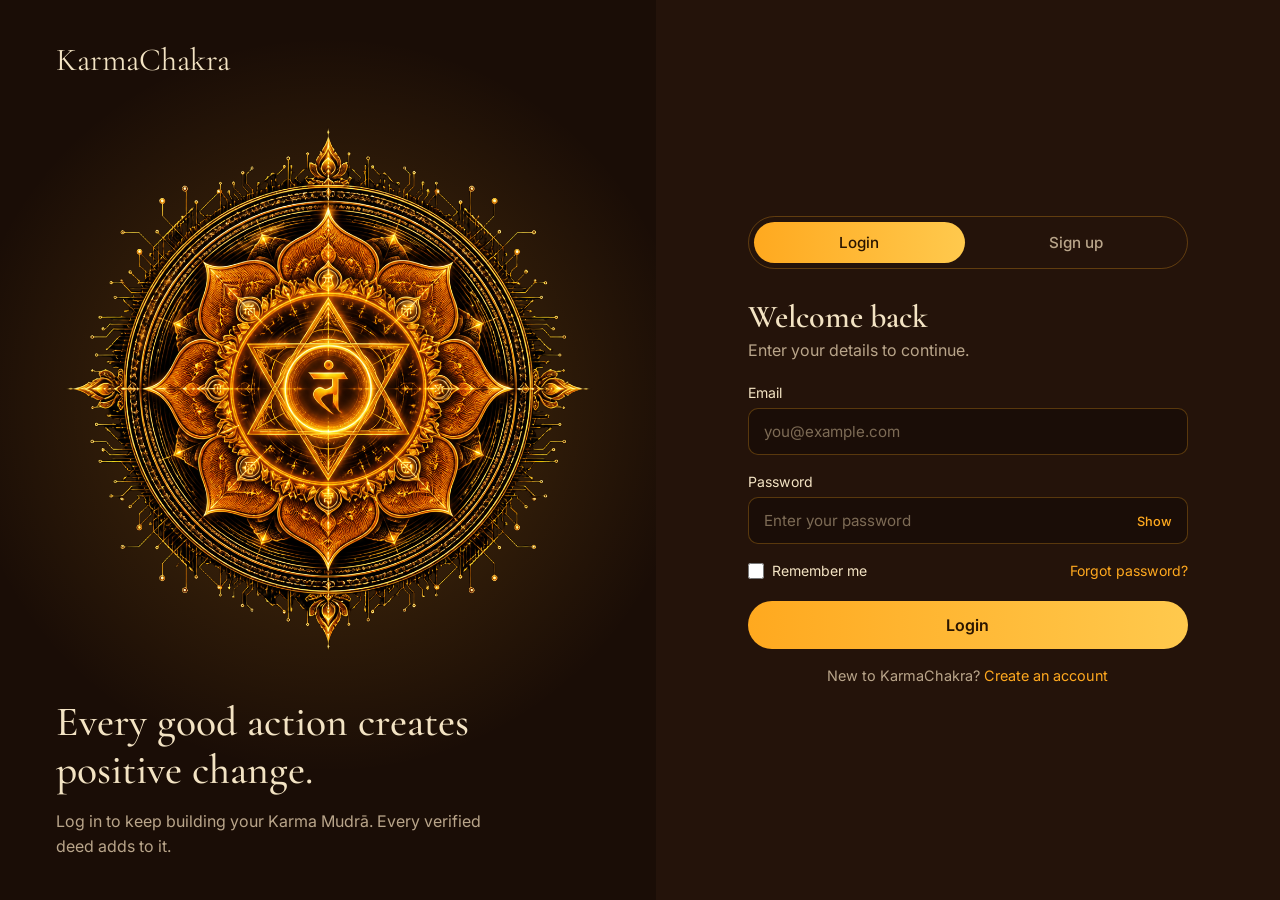
==== karmchakra_homepage/login.html @ 4e84c135 "Add backend and homepage files" ====
<!DOCTYPE html>
<html lang="en">

<head>
    <meta charset="UTF-8">
    <meta name="viewport" content="width=device-width, initial-scale=1.0">
    <title>Login | KarmaChakra</title>
    <link rel="preconnect" href="https://fonts.googleapis.com">
    <link rel="preconnect" href="https://fonts.gstatic.com" crossorigin>
    <link href="https://fonts.googleapis.com/css2?family=Cormorant+Garamond:wght@500;600&family=Inter:wght@400;500;600&display=swap" rel="stylesheet">
    <link rel="stylesheet" href="login.css">
</head>

<body>
    <main class="auth">

        <!-- Left: brand panel -->
        <section class="brand">
            <a href="index.html" class="logo">KarmaChakra</a>
            <img src="assets/login_karm.png" class="mandala" alt="KarmaChakra mandala">
            <div class="brand-text">
                <h1>Every good action creates positive change.</h1>
                <p>Log in to keep building your Karma Mudrā. Every verified deed adds to it.</p>
            </div>
        </section>

        <!-- Right: form card -->
        <section class="panel">
            <div class="card">

                <div class="tabs" role="tablist">
                    <button class="tab active" id="tabLogin" role="tab" aria-selected="true">Login</button>
                    <button class="tab" id="tabSignup" role="tab" aria-selected="false">Sign up</button>
                </div>

                <p class="alert" id="formAlert" role="alert" hidden></p>

                <!-- LOGIN FORM -->
                <form id="loginForm" novalidate>
                    <h2>Welcome back</h2>
                    <p class="sub">Enter your details to continue.</p>

                    <div class="field">
                        <label for="loginEmail">Email</label>
                        <input type="email" id="loginEmail" autocomplete="email" placeholder="you@example.com">
                        <small class="error"></small>
                    </div>

                    <div class="field">
                        <label for="loginPassword">Password</label>
                        <div class="pass">
                            <input type="password" id="loginPassword" autocomplete="current-password" placeholder="Enter your password">
                            <button type="button" class="eye" data-target="loginPassword" aria-label="Show password">Show</button>
                        </div>
                        <small class="error"></small>
                    </div>

                    <div class="row">
                        <label class="check"><input type="checkbox" id="remember"> Remember me</label>
                        <a href="#" id="forgot">Forgot password?</a>
                    </div>

                    <button type="submit" class="btn">Login</button>
                    <p class="switch">New to KarmaChakra? <a href="#" id="goSignup">Create an account</a></p>
                </form>

                <!-- SIGNUP FORM -->
                <form id="signupForm" novalidate hidden>
                    <h2>Create your account</h2>
                    <p class="sub">Start recording the good you do.</p>

                    <div class="field">
                        <label for="name">Full name</label>
                        <input type="text" id="name" autocomplete="name" placeholder="Your full name">
                        <small class="error"></small>
                    </div>

                    <div class="field">
                        <label for="username">Username</label>
                        <input type="text" id="username" name="username" placeholder="Enter username" required>
                        <small class="error"></small>
                    </div>

                    <div class="field">
                        <label for="signupEmail">Email</label>
                        <input type="email" id="signupEmail" autocomplete="email" placeholder="you@example.com">
                        <small class="error"></small>
                    </div>

                    <div class="field">
                        <label for="phone">Mobile number</label>
                        <input type="tel" id="phone" autocomplete="tel" inputmode="numeric" maxlength="10" placeholder="10-digit mobile number">
                        <small class="error"></small>
                    </div>

                    <div class="field">
                        <label for="signupPassword">Password</label>
                        <div class="pass">
                            <input type="password" id="signupPassword" autocomplete="new-password" placeholder="Create a strong password">
                            <button type="button" class="eye" data-target="signupPassword" aria-label="Show password">Show</button>
                        </div>
                        <div class="meter"><i id="meterBar"></i></div>
                        <p class="strength" id="strengthText">Password strength</p>
                        <ul class="rules" id="rules">
                            <li data-rule="len">At least 8 characters</li>
                            <li data-rule="upper">One uppercase letter</li>
                            <li data-rule="lower">One lowercase letter</li>
                            <li data-rule="num">One number</li>
                            <li data-rule="sym">One special character (!@#$%)</li>
                        </ul>
                        <small class="error"></small>
                    </div>

                    <div class="field">
                        <label for="confirm">Confirm password</label>
                        <div class="pass">
                            <input type="password" id="confirm" autocomplete="new-password" placeholder="Re-enter your password">
                            <button type="button" class="eye" data-target="confirm" aria-label="Show password">Show</button>
                        </div>
                        <small class="error"></small>
                    </div>

                    <div class="field">
                        <label class="check"><input type="checkbox" id="terms"> I agree to the Terms and Privacy Policy</label>
                        <small class="error"></small>
                    </div>

                    <button type="submit" class="btn">Create account</button>
                    <p class="switch">Already have an account? <a href="#" id="goLogin">Login</a></p>
                </form>

            </div>
        </section>
    </main>

    <script src="login.js"></script>
</body>

</html>
---- karmchakra_homepage/login.css ----
:root {
    --bg: #1a0d06;
    --bg-2: #24130a;
    --amber: #ffa91f;
    --amber-2: #ffc94d;
    --cream: #f3e3c3;
    --muted: #b9a58a;
    --line: rgba(255, 169, 31, .28);
    --ok: #6fcf8f;
    --bad: #ff7b6b;
    --serif: 'Cormorant Garamond', Georgia, serif;
    --sans: 'Inter', system-ui, sans-serif;
}

* {
    box-sizing: border-box;
    margin: 0;
    padding: 0;
}

[hidden] {
    display: none !important;
}

body {
    font-family: var(--sans);
    background: var(--bg);
    color: var(--cream);
    min-height: 100vh;
}

.auth {
    display: grid;
    grid-template-columns: 1.05fr 1fr;
    min-height: 100vh;
}


/* ---------- Brand panel ---------- */

.brand {
    position: relative;
    display: flex;
    flex-direction: column;
    justify-content: space-between;
    padding: 40px 56px;
    background: radial-gradient(circle at 50% 45%, rgba(255, 169, 31, .22), transparent 62%), var(--bg);
    overflow: hidden;
}

.logo {
    font-family: var(--serif);
    font-size: 2rem;
    color: var(--cream);
    text-decoration: none;
}

.chakra {
    position: absolute;
    top: 46%;
    left: 50%;
    width: 360px;
    height: 360px;
    transform: translate(-50%, -50%);
}

.chakra span {
    position: absolute;
    inset: 0;
    border-radius: 50%;
    border: 1px solid var(--line);
}

.chakra span:nth-child(2) {
    inset: 40px;
    border-style: dashed;
    animation: spin 40s linear infinite;
}

.chakra span:nth-child(3) {
    inset: 90px;
    border-color: var(--amber);
    box-shadow: 0 0 70px rgba(255, 169, 31, .35) inset;
}

@keyframes spin {
    to {
        transform: rotate(360deg);
    }
}

.brand-text {
    position: relative;
    max-width: 460px;
}

.brand-text h1 {
    font-family: var(--serif);
    font-weight: 500;
    font-size: 2.6rem;
    line-height: 1.15;
    margin-bottom: 14px;
}

.brand-text p {
    color: var(--muted);
    line-height: 1.6;
}


/* ---------- Form panel ---------- */

.panel {
    display: flex;
    align-items: center;
    justify-content: center;
    padding: 32px 20px;
    background: var(--bg-2);
}

.card {
    width: min(440px, 100%);
}

.tabs {
    display: flex;
    gap: 6px;
    padding: 5px;
    border: 1px solid var(--line);
    border-radius: 999px;
    margin-bottom: 28px;
}

.tab {
    flex: 1;
    padding: 11px;
    border: 0;
    border-radius: 999px;
    cursor: pointer;
    background: transparent;
    color: var(--muted);
    font: 500 .95rem var(--sans);
    transition: background .2s, color .2s;
}

.tab.active {
    background: linear-gradient(90deg, var(--amber), var(--amber-2));
    color: #2a1500;
}

h2 {
    font-family: var(--serif);
    font-weight: 600;
    font-size: 2rem;
}

.sub {
    color: var(--muted);
    margin: 4px 0 24px;
}

.alert {
    padding: 12px 14px;
    border-radius: 10px;
    margin-bottom: 18px;
    font-size: .9rem;
    border: 1px solid;
}

.alert.err {
    color: var(--bad);
    border-color: var(--bad);
    background: rgba(255, 123, 107, .08);
}

.alert.ok {
    color: var(--ok);
    border-color: var(--ok);
    background: rgba(111, 207, 143, .08);
}

.field {
    margin-bottom: 18px;
}

.field label {
    display: block;
    font-size: .88rem;
    margin-bottom: 7px;
}

.field input[type=text],
.field input[type=email],
.field input[type=tel],
.field input[type=password] {
    width: 100%;
    padding: 13px 15px;
    border-radius: 10px;
    border: 1px solid var(--line);
    background: rgba(0, 0, 0, .28);
    color: #fff;
    font: 400 .95rem var(--sans);
    transition: border-color .2s, box-shadow .2s;
}

.field input::placeholder {
    color: #7d6b55;
}

.field input:focus {
    outline: none;
    border-color: var(--amber);
    box-shadow: 0 0 0 3px rgba(255, 169, 31, .2);
}

.field.invalid input {
    border-color: var(--bad);
}

.field.valid input[type=text],
.field.valid input[type=email],
.field.valid input[type=tel],
.field.valid input[type=password] {
    border-color: var(--ok);
}

.error {
    display: block;
    min-height: 0;
    margin-top: 6px;
    color: var(--bad);
    font-size: .8rem;
}

.pass {
    position: relative;
}

.pass input {
    padding-right: 64px !important;
}

.eye {
    position: absolute;
    right: 8px;
    top: 50%;
    transform: translateY(-50%);
    border: 0;
    background: none;
    color: var(--amber);
    font: 500 .8rem var(--sans);
    cursor: pointer;
    padding: 6px 8px;
}


/* password strength */

.meter {
    height: 5px;
    border-radius: 4px;
    background: rgba(255, 255, 255, .1);
    margin-top: 10px;
    overflow: hidden;
}

.meter i {
    display: block;
    height: 100%;
    width: 0;
    border-radius: 4px;
    transition: width .25s, background .25s;
}

.strength {
    font-size: .8rem;
    color: var(--muted);
    margin-top: 6px;
}

.rules {
    list-style: none;
    margin-top: 8px;
    display: grid;
    grid-template-columns: 1fr 1fr;
    gap: 4px 12px;
}

.rules li {
    font-size: .8rem;
    color: var(--muted);
    padding-left: 20px;
    position: relative;
}

.rules li::before {
    content: "○";
    position: absolute;
    left: 0;
}

.rules li.met {
    color: var(--ok);
}

.rules li.met::before {
    content: "✓";
}

.row {
    display: flex;
    justify-content: space-between;
    align-items: center;
    margin-bottom: 22px;
    font-size: .88rem;
}

.check {
    display: flex !important;
    align-items: center;
    gap: 8px;
    cursor: pointer;
}

.check input {
    accent-color: var(--amber);
    width: 16px;
    height: 16px;
}

a {
    color: var(--amber);
    text-decoration: none;
}

a:hover {
    text-decoration: underline;
}

.btn {
    width: 100%;
    padding: 14px;
    border: 0;
    border-radius: 999px;
    cursor: pointer;
    background: linear-gradient(90deg, var(--amber), var(--amber-2));
    color: #2a1500;
    font: 600 1rem var(--sans);
    transition: transform .2s, box-shadow .2s, opacity .2s;
}

.btn:hover {
    transform: translateY(-2px);
    box-shadow: 0 10px 28px rgba(255, 169, 31, .35);
}

.btn:disabled {
    opacity: .6;
    cursor: wait;
    transform: none;
    box-shadow: none;
}

.switch {
    text-align: center;
    margin-top: 18px;
    font-size: .9rem;
    color: var(--muted);
}

:focus-visible {
    outline: 2px solid var(--amber-2);
    outline-offset: 2px;
}

@media (max-width: 880px) {
    .auth {
        grid-template-columns: 1fr;
    }
    .brand {
        display: none;
    }
    .panel {
        min-height: 100vh;
        align-items: flex-start;
        padding-top: 40px;
    }
}

@media (max-width: 420px) {
    .rules {
        grid-template-columns: 1fr;
    }
}

@media (prefers-reduced-motion: reduce) {
    .chakra span {
        animation: none !important;
    }
}
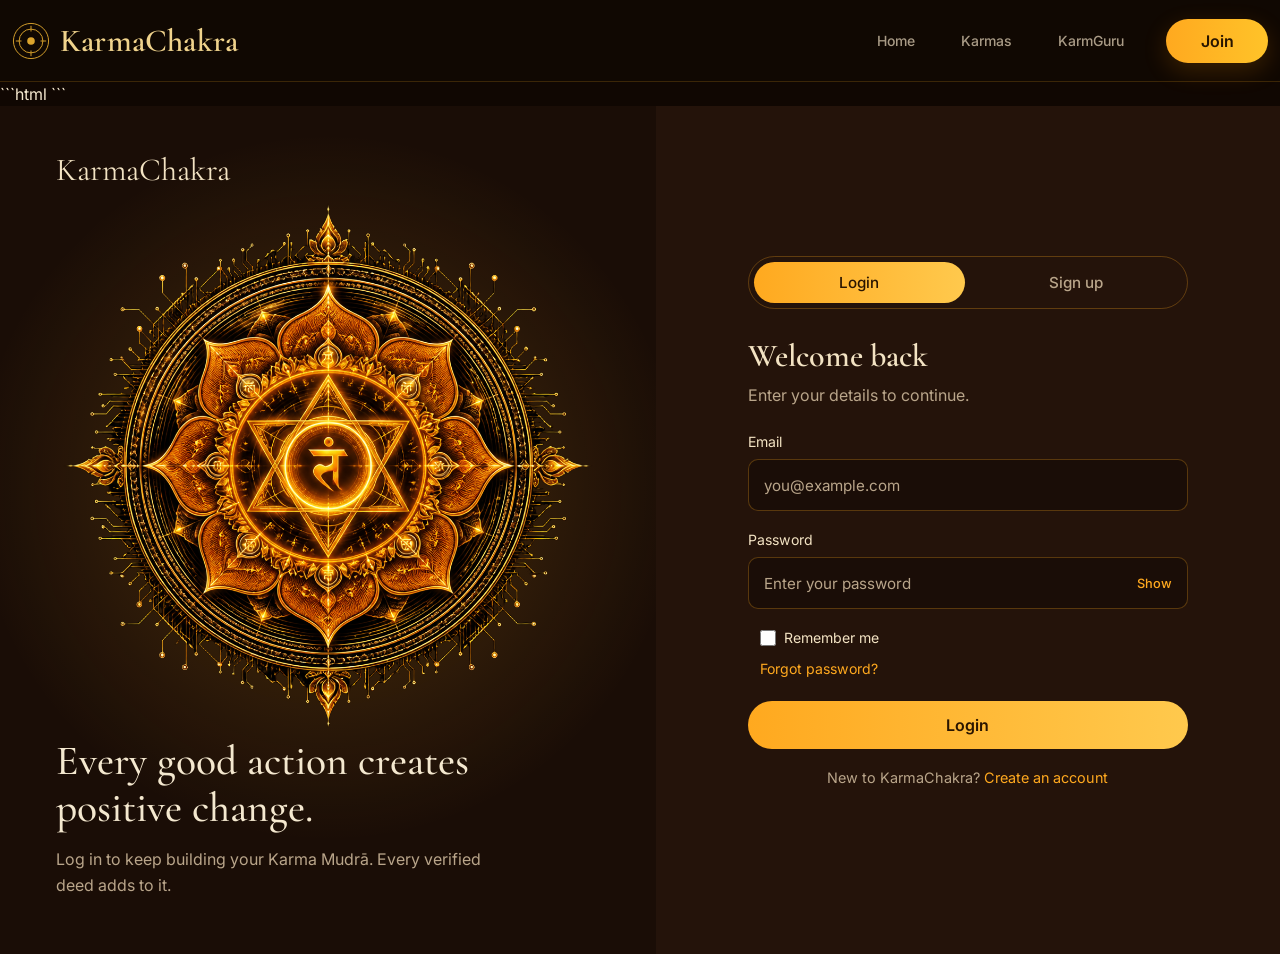
==== commit 900eafa5: "done" ====
--- a/karmchakra_homepage/login.html
+++ b/karmchakra_homepage/login.html
@@ -2,17 +2,91 @@
 <html lang="en">
 
 <head>
-    <meta charset="UTF-8">
-    <meta name="viewport" content="width=device-width, initial-scale=1.0">
-    <title>Login | KarmaChakra</title>
-    <link rel="preconnect" href="https://fonts.googleapis.com">
-    <link rel="preconnect" href="https://fonts.gstatic.com" crossorigin>
-    <link href="https://fonts.googleapis.com/css2?family=Cormorant+Garamond:wght@500;600&family=Inter:wght@400;500;600&display=swap" rel="stylesheet">
-    <link rel="stylesheet" href="login.css">
+   
+<meta charset="UTF-8">
+<meta name="viewport" content="width=device-width, initial-scale=1.0">
+
+<title>Login | KarmaChakra</title>
+
+<link rel="preconnect" href="https://fonts.googleapis.com">
+<link rel="preconnect" href="https://fonts.gstatic.com" crossorigin>
+
+<link href="https://fonts.googleapis.com/css2?family=Cormorant+Garamond:wght@500;600&family=Inter:wght@400;500;600&display=swap" rel="stylesheet">
+
+<!-- Bootstrap first -->
+<link href="https://cdn.jsdelivr.net/npm/bootstrap@5.3.3/dist/css/bootstrap.min.css" rel="stylesheet">
+
+<!-- Custom CSS after Bootstrap -->
+<link rel="stylesheet" href="style.css">
+<link rel="stylesheet" href="login.css">
+
+
+
 </head>
 
 <body>
+    ```html
+<!-- KarmaChakra Navbar -->
+<nav class="navbar navbar-expand-lg navbar-dark fixed-top kc-navbar">
+    <div class="container kc-container">
+
+        <a class="navbar-brand kc-brand" href="index.html">
+            <span class="brand-mark">
+                <svg class="brand-symbol" viewBox="0 0 40 40"
+                     fill="none" xmlns="http://www.w3.org/2000/svg">
+                    <circle cx="20" cy="20" r="18.5"
+                            stroke="currentColor"/>
+                    <circle cx="20" cy="20" r="12.5"
+                            stroke="currentColor"/>
+                    <path d="M20 4v6M20 30v6M4 20h6M30 20h6"
+                          stroke="currentColor"/>
+                    <circle cx="20" cy="20" r="4"
+                            fill="currentColor"/>
+                </svg>
+            </span>
+            <span>KarmaChakra</span>
+        </a>
+
+        <button class="navbar-toggler border-0 shadow-none"
+                type="button"
+                data-bs-toggle="collapse"
+                data-bs-target="#mainNav"
+                aria-controls="mainNav"
+                aria-expanded="false"
+                aria-label="Toggle navigation">
+            <span class="navbar-toggler-icon"></span>
+        </button>
+
+        <div class="collapse navbar-collapse" id="mainNav">
+            <ul class="navbar-nav ms-auto align-items-lg-center kc-nav-links">
+
+                <li class="nav-item">
+                    <a class="nav-link" href="index.html">Home</a>
+                </li>
+
+                <li class="nav-item">
+                    <a class="nav-link" href="index.html#karmas">Karmas</a>
+                </li>
+
+                <li class="nav-item">
+                    <a class="nav-link" href="karmguru.html">KarmGuru</a>
+                </li>
+
+                <li class="nav-item ms-lg-3 mt-3 mt-lg-0">
+                    <a class="btn kc-join-btn" href="login.html#signup">
+                        Join
+                    </a>
+                </li>
+
+            </ul>
+        </div>
+    </div>
+</nav>
+```
+
     <main class="auth">
+
+        
 
         <!-- Left: brand panel -->
         <section class="brand">
--- a/karmchakra_homepage/style.css
+++ b/karmchakra_homepage/style.css
@@ -0,0 +1,8723 @@
+:root {
+    --bg: #100702;
+    --bg-soft: #1b0b03;
+    --bg-alt: #180a03;
+    --brown: #3a1806;
+    --gold: #d99812;
+    --gold-light: #f5c84b;
+    --orange: #ff9410;
+    --cream: #f4e8cf;
+    --muted: #a99a86;
+    --border: rgba(217, 152, 18, 0.22);
+    --border-strong: rgba(217, 152, 18, 0.48);
+    --card-bg: rgba(255, 208, 128, 0.035);
+    --radius-lg: 22px;
+    --radius-md: 16px;
+    --ease: cubic-bezier(.22, .8, .3, 1);
+    --tone-green: 84, 163, 96;
+    --tone-gold: 217, 152, 18;
+    --tone-teal: 39, 141, 137;
+    --tone-blue: 55, 116, 199;
+    --tone-purple: 121, 87, 176;
+    --tone-rose: 196, 63, 92;
+    --tone-indigo: 71, 82, 158
+}
+
+* {
+    box-sizing: border-box
+}
+
+html {
+    scroll-behavior: smooth
+}
+
+body {
+    margin: 0;
+    background: var(--bg);
+    color: var(--cream);
+    font-family: "Inter", sans-serif;
+    overflow-x: hidden
+}
+
+h1,
+h2,
+h3 {
+    font-family: "Cormorant Garamond", serif
+}
+
+a {
+    text-decoration: none
+}
+
+[data-reveal] {
+    opacity: 0;
+    transform: translateY(22px);
+    transition: opacity .7s var(--ease), transform .7s var(--ease)
+}
+
+[data-reveal].is-visible {
+    opacity: 1;
+    transform: translateY(0)
+}
+
+@media (prefers-reduced-motion:reduce) {
+    [data-reveal] {
+        opacity: 1;
+        transform: none;
+        transition: none
+    }
+}
+
+.kc-navbar {
+    min-height: 84px;
+    background: transparent;
+    border-bottom: 1px solid transparent;
+    transition: background .3s ease, border-color .3s ease, backdrop-filter .3s ease
+}
+
+.kc-navbar--scrolled {
+    background: rgba(14, 7, 2, 0.92);
+    border-bottom: 1px solid rgba(218, 154, 26, 0.14);
+    backdrop-filter: blur(14px)
+}
+
+.kc-container {
+    max-width: 1580px
+}
+
+.kc-brand {
+    display: flex;
+    align-items: center;
+    gap: 12px;
+    color: #f0d38c !important;
+    font-family: "Cormorant Garamond", serif;
+    font-size: 27px;
+    font-weight: 600;
+    letter-spacing: .2px
+}
+
+.brand-symbol {
+    width: 32px;
+    height: 32px;
+    color: #c8902a;
+    flex-shrink: 0
+}
+
+.nav-link {
+    color: #a99b86 !important;
+    font-size: 14px;
+    font-weight: 500;
+    padding: 11px 16px !important;
+    transition: color .25s ease, background .25s ease
+}
+
+.nav-link:hover,
+.nav-link.active {
+    color: #f4bd32 !important
+}
+
+.nav-link.active {
+    background: rgba(139, 79, 13, .26);
+    border-radius: 24px
+}
+
+.kc-join-btn {
+    min-width: 82px;
+    border: 0;
+    border-radius: 24px;
+    padding: 11px 22px;
+    color: #201003;
+    font-weight: 700;
+    background: linear-gradient(135deg, #ff970b, #f6bf2e);
+    box-shadow: 0 7px 25px rgba(255, 145, 8, .18);
+    transition: transform .25s ease, box-shadow .25s ease
+}
+
+.kc-join-btn:hover {
+    color: #201003;
+    transform: translateY(-2px);
+    box-shadow: 0 10px 28px rgba(255, 145, 8, .28)
+}
+
+.hero-section {
+    position: relative;
+    min-height: 100vh;
+    padding-top: 84px;
+    overflow: hidden;
+    background: radial-gradient(circle at 76% 45%, rgba(132, 67, 7, .28), transparent 32%), radial-gradient(circle at 32% 34%, rgba(106, 43, 6, .18), transparent 34%), linear-gradient(110deg, #110702 0%, #1b0b03 45%, #170a03 100%)
+}
+
+.hero-section::before {
+    content: "";
+    position: absolute;
+    inset: 84px 0 0;
+    pointer-events: none;
+    background: linear-gradient(90deg, rgba(0, 0, 0, .16), transparent 42%), radial-gradient(circle at 75% 49%, rgba(255, 170, 31, .08), transparent 25%)
+}
+
+.hero-glow {
+    position: absolute;
+    width: 550px;
+    height: 550px;
+    right: 6%;
+    top: 18%;
+    border-radius: 50%;
+    background: rgba(210, 123, 11, .08);
+    filter: blur(80px);
+    pointer-events: none
+}
+
+.hero-content {
+    position: relative;
+    z-index: 2;
+    min-height: calc(100vh - 84px);
+    display: flex;
+    align-items: center
+}
+
+.hero-copy {
+    padding-top: 5px;
+    padding-bottom: 45px
+}
+
+.eyebrow {
+    display: inline-flex;
+    align-items: center;
+    gap: 11px;
+    padding: 8px 16px;
+    margin-bottom: 28px;
+    border: 1px solid rgba(205, 143, 19, .7);
+    border-radius: 25px;
+    color: #dca92e;
+    background: rgba(45, 23, 5, .36);
+    font-size: 11px;
+    font-weight: 600;
+    letter-spacing: 3px
+}
+
+.eyebrow span:first-child {
+    font-size: 16px;
+    letter-spacing: 0
+}
+
+.hero-copy h1 {
+    margin: 0;
+    color: #efd49c;
+    font-size: clamp(72px, 6.2vw, 108px);
+    line-height: .86;
+    font-weight: 500;
+    letter-spacing: -2px
+}
+
+.hero-copy h1 span {
+    background: linear-gradient(135deg, #ffb236, #ff8a05);
+    -webkit-background-clip: text;
+    background-clip: text;
+    color: transparent
+}
+
+.hero-copy h2 {
+    max-width: 690px;
+    margin: 30px 0 22px;
+    color: #f4e7d0;
+    font-size: clamp(28px, 2.3vw, 42px);
+    line-height: 1.12;
+    font-weight: 600
+}
+
+.hero-description {
+    max-width: 680px;
+    margin: 0;
+    color: #bdb09c;
+    font-size: 16px;
+    line-height: 1.72
+}
+
+.hero-actions {
+    display: flex;
+    gap: 18px;
+    flex-wrap: wrap;
+    margin-top: 32px
+}
+
+.kc-primary-btn,
+.kc-outline-btn {
+    min-width: 176px;
+    padding: 15px 25px;
+    border-radius: 30px;
+    font-size: 15px;
+    font-weight: 700;
+    transition: transform .25s ease, box-shadow .25s ease, background .25s ease, border-color .25s ease
+}
+
+.kc-primary-btn {
+    color: #241103;
+    border: 0;
+    background: linear-gradient(135deg, #ff8f05, #f5c42c);
+    box-shadow: 0 13px 32px rgba(255, 142, 7, .17)
+}
+
+.kc-outline-btn {
+    color: #dfab29;
+    border: 1px solid #a9720b;
+    background: transparent
+}
+
+.kc-primary-btn:hover,
+.kc-outline-btn:hover {
+    transform: translateY(-3px)
+}
+
+.kc-primary-btn:hover {
+    color: #241103;
+    box-shadow: 0 17px 40px rgba(255, 142, 7, .27)
+}
+
+.kc-outline-btn:hover {
+    color: #ffd35e;
+    border-color: #d39a20;
+    background: rgba(188, 116, 10, .08)
+}
+
+.hero-stats {
+    display: flex;
+    gap: 62px;
+    margin-top: 47px
+}
+
+.stat-number {
+    color: #e9d39b;
+    font-family: "Cormorant Garamond", serif;
+    font-size: 30px;
+    line-height: 1
+}
+
+.stat-label {
+    margin-top: 8px;
+    color: #a99b86;
+    font-size: 11px;
+    font-weight: 600;
+    letter-spacing: 2px
+}
+
+.hero-art-wrap {
+    min-height: 720px;
+    display: flex;
+    flex-direction: column;
+    justify-content: center;
+    align-items: center
+}
+
+.chakra-hint {
+    margin: 0 0 18px;
+    color: #cdae6c;
+    font-size: 12px;
+    font-weight: 600;
+    letter-spacing: 2px;
+    text-transform: uppercase;
+    opacity: .8
+}
+
+.hero-art {
+    position: relative;
+    width: min(680px, 100%);
+    aspect-ratio: 1 / 1;
+    display: flex;
+    align-items: center;
+    justify-content: center
+}
+
+.chakra-core-clip {
+    position: absolute;
+    z-index: 1;
+    width: 58%;
+    height: 58%;
+    border-radius: 50%;
+    overflow: hidden;
+    box-shadow: 0 0 45px rgba(237, 150, 23, .16)
+}
+
+.chakra-core-img {
+    width: 100%;
+    height: 100%;
+    object-fit: cover;
+    display: block;
+    animation: spinWheel 70s linear infinite
+}
+
+@keyframes spinWheel {
+    to {
+        transform: rotate(360deg)
+    }
+}
+
+@media (prefers-reduced-motion:reduce) {
+    .chakra-core-img {
+        animation: none
+    }
+}
+
+.chakra-center {
+    position: absolute;
+    z-index: 2;
+    width: 34%;
+    height: 34%;
+    border-radius: 50%;
+    display: flex;
+    flex-direction: column;
+    align-items: center;
+    justify-content: center;
+    text-align: center;
+    gap: 2px;
+    background: radial-gradient(circle at 40% 30%, #6b4315, #3a2308 78%);
+    box-shadow: inset 0 0 0 1px rgba(255, 200, 110, .35), 0 0 30px rgba(0, 0, 0, .35);
+    pointer-events: none
+}
+
+.chakra-center-symbol {
+    color: rgba(244, 224, 180, .55);
+    font-size: clamp(14px, 1.6vw, 20px);
+    margin-bottom: 4px
+}
+
+.chakra-center-number {
+    font-family: "Cormorant Garamond", serif;
+    color: #f1d999;
+    font-size: clamp(20px, 2.6vw, 34px);
+    line-height: 1
+}
+
+.chakra-center-label {
+    margin-top: 6px;
+    color: #dcc182;
+    font-size: clamp(8px, .9vw, 11px);
+    font-weight: 600;
+    letter-spacing: 2px
+}
+
+.chakra-center-level {
+    margin-top: 4px;
+    color: #f4bd32;
+    font-size: clamp(9px, 1vw, 12px);
+    font-weight: 600
+}
+
+.art-ring {
+    position: absolute;
+    z-index: 1;
+    border-radius: 50%;
+    pointer-events: none
+}
+
+.ring-one {
+    width: 92%;
+    height: 92%;
+    border: 1px solid rgba(205, 145, 24, .40);
+    box-shadow: 0 0 35px rgba(221, 149, 18, .08)
+}
+
+.ring-two {
+    width: 82%;
+    height: 82%;
+    border: 1px dashed rgba(205, 145, 24, .28)
+}
+
+.orbit-track {
+    position: absolute;
+    inset: 0;
+    z-index: 3
+}
+
+.orbit-badge {
+    position: absolute;
+    display: flex;
+    flex-direction: column;
+    align-items: center;
+    gap: 8px;
+    width: 108px;
+    transform: translate(-50%, -50%);
+    transition: transform .3s var(--ease)
+}
+
+
+/* ================= 6 EQUAL KARMA POSITIONS ================= */
+
+.orbit-badge:nth-child(1) {
+    top: 6%;
+    left: 50%;
+}
+
+.orbit-badge:nth-child(2) {
+    top: 28%;
+    left: 88%;
+}
+
+.orbit-badge:nth-child(3) {
+    top: 72%;
+    left: 88%;
+}
+
+.orbit-badge:nth-child(4) {
+    top: 94%;
+    left: 50%;
+}
+
+.orbit-badge:nth-child(5) {
+    top: 72%;
+    left: 12%;
+}
+
+.orbit-badge:nth-child(6) {
+    top: 28%;
+    left: 12%;
+}
+
+.orbit-badge:hover,
+.orbit-badge:focus-visible {
+    transform: translate(-50%, -50%) scale(1.08)
+}
+
+.orbit-badge-circle {
+    width: 56px;
+    height: 56px;
+    border-radius: 50%;
+    display: flex;
+    align-items: center;
+    justify-content: center;
+    font-size: 22px;
+    background: rgba(var(--tone-rgb, var(--tone-gold)), .28);
+    box-shadow: 0 0 0 1px rgba(var(--tone-rgb, var(--tone-gold)), .5), 0 10px 24px rgba(0, 0, 0, .35);
+    transition: box-shadow .3s ease
+}
+
+.orbit-badge:hover .orbit-badge-circle,
+.orbit-badge:focus-visible .orbit-badge-circle {
+    box-shadow: 0 0 0 2px rgba(var(--tone-rgb, var(--tone-gold)), .8), 0 0 26px rgba(var(--tone-rgb, var(--tone-gold)), .45)
+}
+
+.orbit-badge-label {
+    color: #ecdcb8;
+    font-size: 11.5px;
+    font-weight: 600;
+    text-align: center;
+    text-shadow: 0 2px 8px rgba(0, 0, 0, .7)
+}
+
+.tone-green {
+    --tone-rgb: var(--tone-green)
+}
+
+.tone-gold {
+    --tone-rgb: var(--tone-gold)
+}
+
+.tone-teal {
+    --tone-rgb: var(--tone-teal)
+}
+
+.tone-blue {
+    --tone-rgb: var(--tone-blue)
+}
+
+.tone-purple {
+    --tone-rgb: var(--tone-purple)
+}
+
+.tone-rose {
+    --tone-rgb: var(--tone-rose)
+}
+
+.tone-indigo {
+    --tone-rgb: var(--tone-indigo)
+}
+
+.section-heading {
+    max-width: 640px;
+    margin: 0 auto 56px;
+    text-align: center
+}
+
+.section-kicker {
+    color: #d9a52a;
+    font-size: 12px;
+    font-weight: 700;
+    letter-spacing: 3px
+}
+
+.section-heading h2 {
+    margin: 14px 0 12px;
+    font-size: clamp(34px, 4vw, 50px);
+    color: #edcf91;
+    font-weight: 600
+}
+
+.section-heading p {
+    margin: 0;
+    color: #a99b86;
+    font-size: 16px
+}
+
+.heading-divider {
+    display: block;
+    width: 64px;
+    height: 2px;
+    margin: 24px auto 0;
+    background: linear-gradient(90deg, transparent, var(--gold), transparent)
+}
+
+.karmas-section {
+    position: relative;
+    padding: 130px 20px 120px;
+    background: var(--bg);
+    border-top: 1px solid var(--border)
+}
+
+.karma-grid {
+    display: grid;
+    grid-template-columns: repeat(3, 1fr);
+    gap: 26px;
+    max-width: 1200px;
+    margin: 0 auto
+}
+
+.karma-card {
+    display: block;
+    padding: 32px 28px;
+    border: 1px solid var(--border);
+    border-radius: var(--radius-lg);
+    background: var(--card-bg);
+    transition: transform .3s var(--ease), border-color .3s ease, background .3s ease
+}
+
+.karma-card:hover,
+.karma-card:focus-visible {
+    transform: translateY(-6px);
+    border-color: var(--border-strong);
+    background: rgba(255, 208, 128, 0.06)
+}
+
+.karma-card-icon {
+    display: flex;
+    align-items: center;
+    justify-content: center;
+    width: 56px;
+    height: 56px;
+    margin-bottom: 20px;
+    border-radius: 50%;
+    font-size: 24px;
+    background: rgba(var(--tone-rgb, var(--tone-gold)), .28);
+    box-shadow: 0 0 0 1px rgba(var(--tone-rgb, var(--tone-gold)), .45)
+}
+
+.karma-card-title {
+    margin: 0 0 6px;
+    color: #f2e2bd;
+    font-size: 22px;
+    font-weight: 600
+}
+
+.karma-card-subtitle {
+    margin: 0 0 16px;
+    color: #a99b86;
+    font-size: 14px
+}
+
+.karma-card-action {
+    margin: 0;
+    padding-top: 14px;
+    border-top: 1px solid var(--border);
+    color: #dca92e;
+    font-size: 13px;
+    font-weight: 600
+}
+
+.impact-section {
+    padding: 0 20px 130px;
+    background: var(--bg)
+}
+
+.impact-panel {
+    max-width: 1200px;
+    margin: 0 auto;
+    padding: 56px 40px;
+    text-align: center;
+    border: 1px solid var(--border);
+    border-radius: var(--radius-lg);
+    background: linear-gradient(180deg, rgba(217, 152, 18, .05), transparent 60%)
+}
+
+.impact-panel h2 {
+    margin: 0 0 40px;
+    font-size: clamp(30px, 3.6vw, 42px);
+    color: #edcf91;
+    font-weight: 600
+}
+
+.impact-stats {
+    display: grid;
+    grid-template-columns: repeat(6, 1fr);
+    gap: 24px
+}
+
+.impact-stat-icon {
+    display: block;
+    font-size: 26px;
+    margin-bottom: 10px
+}
+
+.impact-stat-value {
+    font-family: "Cormorant Garamond", serif;
+    color: #f1d999;
+    font-size: clamp(22px, 2.2vw, 30px);
+    line-height: 1
+}
+
+.impact-stat-label {
+    margin-top: 8px;
+    color: #a99b86;
+    font-size: 11px;
+    font-weight: 600;
+    letter-spacing: 1.5px;
+    text-transform: uppercase
+}
+
+.dummy-section {
+    min-height: 60vh;
+    padding: 110px 20px;
+    display: flex;
+    align-items: center;
+    background: var(--bg);
+    border-top: 1px solid var(--border)
+}
+
+.dummy-section:nth-of-type(even) {
+    background: var(--bg-alt)
+}
+
+.dummy-section h2 {
+    margin: 14px 0;
+    font-size: clamp(45px, 5vw, 75px);
+    color: #edcf91
+}
+
+.dummy-section p {
+    color: #a99b86;
+    font-size: 17px
+}
+
+.join-section {
+    min-height: 42vh
+}
+
+.kc-footer {
+    padding: 64px 20px 46px;
+    text-align: center;
+    background: var(--bg);
+    border-top: 1px solid var(--border)
+}
+
+.footer-symbol {
+    display: inline-block;
+    margin-bottom: 18px;
+    color: #c8902a;
+    font-size: 26px
+}
+
+.footer-tagline {
+    margin: 0 0 8px;
+    font-family: "Cormorant Garamond", serif;
+    color: #f2e2bd;
+    font-size: clamp(20px, 2.4vw, 28px);
+    font-weight: 600
+}
+
+.footer-caption {
+    margin: 0;
+    color: #7d7160;
+    font-size: 13px;
+    letter-spacing: .3px
+}
+
+.impact-stats--3 {
+    grid-template-columns: repeat(3, 1fr);
+    max-width: 720px;
+    margin: 0 auto
+}
+
+.seva-catalog-section {
+    padding: 90px 20px 120px;
+    background: var(--bg);
+    border-top: 1px solid var(--border)
+}
+
+.karma-detail-section {
+    padding: 150px 20px 60px;
+    max-width: 1200px;
+    margin: 0 auto
+}
+
+.karma-detail-card {
+    max-width: 720px;
+    margin: 0 auto 90px;
+    padding: 56px 44px;
+    text-align: center;
+    border: 1px solid var(--border);
+    border-radius: var(--radius-lg);
+    background: var(--card-bg)
+}
+
+.karma-detail-icon {
+    display: flex;
+    align-items: center;
+    justify-content: center;
+    width: 76px;
+    height: 76px;
+    margin: 0 auto 22px;
+    border-radius: 50%;
+    font-size: 32px;
+    background: rgba(var(--tone-rgb, var(--tone-gold)), .28);
+    box-shadow: 0 0 0 1px rgba(var(--tone-rgb, var(--tone-gold)), .5)
+}
+
+.karma-detail-card h1 {
+    margin: 14px 0 18px;
+    font-size: clamp(34px, 4.2vw, 48px);
+    color: #efd49c;
+    font-weight: 600
+}
+
+.karma-detail-description {
+    max-width: 560px;
+    margin: 0 auto 32px;
+    color: #bdb09c;
+    font-size: 16px;
+    line-height: 1.72
+}
+
+.karma-detail-action {
+    display: flex;
+    flex-direction: column;
+    gap: 4px;
+    padding: 20px 24px;
+    margin: 0 auto 32px;
+    max-width: 360px;
+    border: 1px solid var(--border);
+    border-radius: var(--radius-md);
+    background: rgba(0, 0, 0, .15)
+}
+
+.karma-detail-action-label {
+    color: #a99b86;
+    font-size: 11px;
+    font-weight: 600;
+    letter-spacing: 2px;
+    text-transform: uppercase
+}
+
+.karma-detail-action-value {
+    color: #f2e2bd;
+    font-size: 17px;
+    font-weight: 600
+}
+
+.karma-detail-action-points {
+    color: #dca92e;
+    font-size: 14px;
+    font-weight: 600
+}
+
+.karma-detail-ctas {
+    justify-content: center
+}
+
+.karma-grid--compact {
+    grid-template-columns: repeat(6, 1fr)
+}
+
+.karma-card--compact {
+    padding: 22px 14px;
+    text-align: center
+}
+
+.karma-card--compact .karma-card-icon {
+    margin: 0 auto 14px
+}
+
+.karma-card--compact .karma-card-title {
+    font-size: 15px
+}
+
+@media (max-width:1199px) {
+    .hero-copy h1 {
+        font-size: 82px
+    }
+    .hero-stats {
+        gap: 32px
+    }
+    .hero-art-wrap {
+        min-height: 620px
+    }
+    .karma-grid--compact {
+        grid-template-columns: repeat(3, 1fr)
+    }
+}
+
+@media (max-width:991px) {
+    .kc-navbar {
+        min-height: 72px
+    }
+    .navbar-collapse {
+        margin-top: 12px;
+        padding: 16px;
+        border: 1px solid rgba(217, 152, 18, .12);
+        border-radius: 18px;
+        background: rgba(21, 9, 2, .98)
+    }
+    .nav-link {
+        padding: 10px 14px !important
+    }
+    .hero-section {
+        padding-top: 72px
+    }
+    .hero-content {
+        min-height: auto;
+        padding-top: 70px
+    }
+    .hero-copy {
+        text-align: center
+    }
+    .eyebrow {
+        margin-left: auto;
+        margin-right: auto
+    }
+    .hero-copy h2,
+    .hero-description {
+        margin-left: auto;
+        margin-right: auto
+    }
+    .hero-actions,
+    .hero-stats {
+        justify-content: center
+    }
+    .hero-art-wrap {
+        min-height: auto;
+        margin-top: 10px
+    }
+    .hero-art {
+        width: min(560px, 92vw)
+    }
+    .karma-grid {
+        grid-template-columns: repeat(2, 1fr)
+    }
+    .impact-stats {
+        grid-template-columns: repeat(3, 1fr);
+        row-gap: 32px
+    }
+    .karma-detail-section {
+        padding-top: 130px
+    }
+}
+
+@media (max-width:575px) {
+    .kc-brand {
+        font-size: 23px
+    }
+    .brand-symbol {
+        width: 27px;
+        height: 27px
+    }
+    .hero-content {
+        padding-top: 50px
+    }
+    .eyebrow {
+        font-size: 8px;
+        letter-spacing: 2px
+    }
+    .hero-copy h1 {
+        font-size: 64px;
+        letter-spacing: -1px
+    }
+    .hero-copy h2 {
+        font-size: 31px
+    }
+    .hero-description {
+        font-size: 14px;
+        line-height: 1.7
+    }
+    .hero-actions {
+        flex-direction: column;
+        align-items: center
+    }
+    .kc-primary-btn,
+    .kc-outline-btn {
+        width: 210px
+    }
+    .hero-stats {
+        gap: 22px;
+        flex-wrap: wrap
+    }
+    .stat-number {
+        font-size: 26px
+    }
+    .stat-label {
+        font-size: 9px;
+        letter-spacing: 1.3px
+    }
+    .hero-art {
+        width: 96vw
+    }
+    .orbit-badge {
+        width: 74px
+    }
+    .orbit-badge-circle {
+        width: 42px;
+        height: 42px;
+        font-size: 17px
+    }
+    .orbit-badge-label {
+        font-size: 9px
+    }
+    .karma-grid {
+        grid-template-columns: 1fr
+    }
+    .impact-stats {
+        grid-template-columns: repeat(2, 1fr)
+    }
+    .karma-grid--compact {
+        grid-template-columns: repeat(2, 1fr)
+    }
+    .karma-detail-card {
+        padding: 40px 22px
+    }
+}
+
+.seva-form-section {
+    padding: 20px 20px 90px;
+    background: var(--bg)
+}
+
+.seva-form-card {
+    background: var(--card-bg);
+    border: 1px solid var(--border);
+    border-radius: var(--radius-lg);
+    padding: 40px 36px;
+    max-width: 680px;
+    margin: 0 auto
+}
+
+.form-section {
+    margin-bottom: 30px
+}
+
+.form-label {
+    display: flex;
+    align-items: center;
+    gap: 6px;
+    font-size: 16px;
+    font-weight: 600;
+    margin-bottom: 6px;
+    color: #f2e2bd
+}
+
+.form-label span {
+    color: var(--gold);
+    font-weight: 700
+}
+
+.form-help {
+    font-size: 13px;
+    color: var(--muted);
+    margin-bottom: 12px
+}
+
+.upload-box {
+    display: flex;
+    flex-direction: column;
+    align-items: center;
+    justify-content: center;
+    border: 2px dashed var(--border-strong);
+    border-radius: var(--radius-md);
+    padding: 32px 16px;
+    cursor: pointer;
+    text-align: center;
+    background: rgba(0, 0, 0, 0.15);
+    transition: border-color 0.2s ease, background 0.2s ease
+}
+
+.upload-box:hover {
+    border-color: var(--gold);
+    background: rgba(217, 152, 18, 0.06)
+}
+
+.upload-icon {
+    font-size: 32px;
+    margin-bottom: 8px
+}
+
+.upload-title {
+    font-weight: 600;
+    font-size: 15px;
+    margin-bottom: 4px;
+    color: var(--gold-light)
+}
+
+.upload-subtitle {
+    font-size: 12px;
+    color: var(--muted)
+}
+
+.photo-preview-container {
+    display: none;
+    position: relative;
+    margin-top: 12px
+}
+
+.photo-preview-container.active {
+    display: block
+}
+
+.photo-preview-container img {
+    width: 100%;
+    max-height: 280px;
+    object-fit: cover;
+    border-radius: var(--radius-md)
+}
+
+.remove-photo {
+    position: absolute;
+    top: 8px;
+    right: 8px;
+    width: 28px;
+    height: 28px;
+    border-radius: 50%;
+    border: none;
+    background: rgba(0, 0, 0, 0.7);
+    color: #fff;
+    font-size: 18px;
+    line-height: 1;
+    cursor: pointer
+}
+
+.tree-input {
+    width: 100%;
+    padding: 12px 14px;
+    border: 1px solid var(--border);
+    border-radius: 10px;
+    font-size: 14px;
+    font-family: inherit;
+    outline: none;
+    background: rgba(0, 0, 0, 0.2);
+    color: var(--cream);
+    transition: border-color 0.2s ease
+}
+
+.tree-input::placeholder {
+    color: var(--muted)
+}
+
+.tree-input:focus {
+    border-color: var(--gold)
+}
+
+.tree-textarea {
+    resize: vertical;
+    min-height: 100px
+}
+
+.character-count {
+    text-align: right;
+    font-size: 12px;
+    color: var(--muted);
+    margin-top: 4px
+}
+
+.location-row {
+    display: flex;
+    gap: 8px
+}
+
+.location-row .tree-input {
+    flex: 1
+}
+
+.location-btn {
+    white-space: nowrap;
+    padding: 12px 16px;
+    border: none;
+    border-radius: 10px;
+    background: linear-gradient(135deg, #ff970b, #f6bf2e);
+    color: #201003;
+    font-size: 13px;
+    font-weight: 700;
+    cursor: pointer;
+    transition: transform 0.2s ease, box-shadow 0.2s ease
+}
+
+.location-btn:hover {
+    transform: translateY(-2px);
+    box-shadow: 0 10px 24px rgba(255, 145, 8, .25)
+}
+
+.location-status {
+    font-size: 12px;
+    margin-top: 6px;
+    color: #7bc47f
+}
+
+.location-status.error {
+    color: #e57373
+}
+
+.verification-info {
+    display: flex;
+    gap: 12px;
+    background: rgba(217, 152, 18, 0.06);
+    border: 1px solid var(--border);
+    border-radius: var(--radius-md);
+    padding: 16px;
+    margin-bottom: 26px
+}
+
+.verification-icon {
+    font-size: 22px
+}
+
+.verification-info h3 {
+    font-size: 14px;
+    margin: 0 0 4px;
+    color: #f2e2bd
+}
+
+.verification-info p {
+    font-size: 12px;
+    color: var(--muted);
+    margin: 0
+}
+
+.submit-btn {
+    width: 100%;
+    padding: 15px;
+    border: none;
+    border-radius: 30px;
+    background: linear-gradient(135deg, #ff8f05, #f5c42c);
+    color: #241103;
+    font-size: 16px;
+    font-weight: 700;
+    cursor: pointer;
+    display: flex;
+    align-items: center;
+    justify-content: center;
+    gap: 8px;
+    box-shadow: 0 13px 32px rgba(255, 142, 7, .17);
+    transition: transform 0.2s ease, box-shadow 0.2s ease, opacity 0.2s ease
+}
+
+.submit-btn:hover {
+    transform: translateY(-3px);
+    box-shadow: 0 17px 40px rgba(255, 142, 7, .27)
+}
+
+.submit-btn:disabled {
+    opacity: 0.6;
+    cursor: not-allowed;
+    transform: none
+}
+
+.submit-loader {
+    display: none;
+    animation: spin 0.8s linear infinite
+}
+
+.submit-btn.loading .submit-loader {
+    display: inline-block
+}
+
+.submit-btn.loading #sevaSubmitText {
+    display: none
+}
+
+@keyframes spin {
+    from {
+        transform: rotate(0deg)
+    }
+    to {
+        transform: rotate(360deg)
+    }
+}
+
+.secure-note {
+    text-align: center;
+    font-size: 12px;
+    color: var(--muted);
+    margin-top: 14px
+}
+
+.seva-back-section {
+    padding: 0 20px 100px
+}
+
+.seva-activity-hero {
+    padding: 150px 0 70px;
+    background: var(--kc-bg, #fafafa)
+}
+
+.seva-back-link {
+    display: inline-block;
+    margin-bottom: 35px;
+    color: inherit;
+    text-decoration: none;
+    font-weight: 600
+}
+
+.seva-back-link:hover {
+    text-decoration: underline
+}
+
+.seva-activity-header {
+    display: flex;
+    align-items: center;
+    gap: 25px
+}
+
+.seva-activity-icon {
+    width: 90px;
+    height: 90px;
+    display: flex;
+    align-items: center;
+    justify-content: center;
+    border-radius: 24px;
+    background: rgba(184, 134, 11, 0.10);
+    font-size: 48px;
+    flex-shrink: 0
+}
+
+.seva-activity-header h1 {
+    margin: 5px 0 10px;
+    font-family: "Cormorant Garamond", serif;
+    font-size: clamp(42px, 6vw, 68px);
+    font-weight: 700
+}
+
+.seva-activity-header p {
+    max-width: 650px;
+    margin: 0;
+    font-size: 17px;
+    line-height: 1.7;
+    opacity: 0.75
+}
+
+.seva-goal-section {
+    padding: 20px 0 60px
+}
+
+.seva-goal-panel {
+    display: flex;
+    justify-content: space-between;
+    align-items: center;
+    gap: 30px;
+    padding: 35px;
+    border: 1px solid rgba(0, 0, 0, 0.08);
+    border-radius: 24px;
+    background: rgba(255, 255, 255, 0.75)
+}
+
+.seva-goal-main h2 {
+    margin: 8px 0;
+    font-family: "Cormorant Garamond", serif;
+    font-size: 38px
+}
+
+.seva-goal-main p {
+    margin: 0;
+    opacity: 0.7
+}
+
+.seva-goal-points {
+    min-width: 150px;
+    text-align: center;
+    padding: 20px;
+    border-radius: 20px;
+    background: rgba(184, 134, 11, 0.10)
+}
+
+.seva-goal-points strong {
+    display: block;
+    font-size: 38px
+}
+
+.seva-goal-points span {
+    font-size: 13px;
+    opacity: 0.7
+}
+
+.seva-history-section {
+    padding: 40px 0 80px
+}
+
+.seva-history-list {
+    display: grid;
+    gap: 15px
+}
+
+.seva-history-item {
+    display: flex;
+    align-items: center;
+    gap: 18px;
+    padding: 20px;
+    border: 1px solid rgba(0, 0, 0, 0.07);
+    border-radius: 18px;
+    background: rgba(255, 255, 255, 0.7)
+}
+
+.seva-history-icon {
+    width: 55px;
+    height: 55px;
+    display: flex;
+    align-items: center;
+    justify-content: center;
+    border-radius: 15px;
+    background: rgba(184, 134, 11, 0.08);
+    font-size: 28px;
+    flex-shrink: 0
+}
+
+.seva-history-content h3 {
+    margin: 0 0 5px;
+    font-size: 17px;
+    font-weight: 700
+}
+
+.seva-history-content p {
+    margin: 0 0 4px;
+    font-size: 13px;
+    opacity: 0.6
+}
+
+.seva-history-content span {
+    font-size: 13px;
+    font-weight: 600
+}
+
+.seva-empty-history {
+    padding: 30px;
+    text-align: center;
+    border: 1px dashed rgba(0, 0, 0, 0.15);
+    border-radius: 18px;
+    opacity: 0.6
+}
+
+.seva-activity-form-section {
+    padding: 40px 0 90px
+}
+
+.seva-activity-form-grid {
+    display: grid;
+    grid-template-columns: 0.8fr 1.2fr;
+    gap: 50px;
+    align-items: start
+}
+
+.seva-activity-info {
+    position: sticky;
+    top: 120px
+}
+
+.seva-activity-info h2 {
+    margin: 10px 0 15px;
+    font-family: "Cormorant Garamond", serif;
+    font-size: 42px
+}
+
+.seva-activity-info>p {
+    line-height: 1.7;
+    opacity: 0.7
+}
+
+.seva-verification-box {
+    display: flex;
+    gap: 15px;
+    margin-top: 30px;
+    padding: 20px;
+    border-radius: 18px;
+    background: rgba(184, 134, 11, 0.08)
+}
+
+.seva-verification-box>span {
+    font-size: 25px
+}
+
+.seva-verification-box strong {
+    display: block;
+    margin-bottom: 5px
+}
+
+.seva-verification-box p {
+    margin: 0;
+    font-size: 13px;
+    line-height: 1.6;
+    opacity: 0.7
+}
+
+.seva-activity-form-section .seva-form-card {
+    padding: 35px
+}
+
+.seva-activity-form-section .form-section {
+    margin-bottom: 25px
+}
+
+.seva-activity-form-section .form-label {
+    font-weight: 700
+}
+
+.seva-photo-grid {
+    display: grid;
+    grid-template-columns: repeat(3, 1fr);
+    gap: 12px;
+    margin-top: 15px
+}
+
+.seva-photo-preview {
+    position: relative;
+    aspect-ratio: 1;
+    overflow: hidden;
+    border-radius: 14px
+}
+
+.seva-photo-preview img {
+    width: 100%;
+    height: 100%;
+    object-fit: cover
+}
+
+.remove-seva-photo {
+    position: absolute;
+    top: 7px;
+    right: 7px;
+    width: 28px;
+    height: 28px;
+    border: none;
+    border-radius: 50%;
+    background: rgba(0, 0, 0, 0.7);
+    color: white;
+    font-size: 20px;
+    line-height: 1
+}
+
+@media (max-width:768px) {
+    .seva-activity-hero {
+        padding-top: 120px
+    }
+    .seva-activity-header {
+        align-items: flex-start;
+        flex-direction: column
+    }
+    .seva-activity-icon {
+        width: 70px;
+        height: 70px;
+        font-size: 35px
+    }
+    .seva-goal-panel {
+        flex-direction: column;
+        align-items: flex-start
+    }
+    .seva-goal-points {
+        width: 100%
+    }
+    .seva-activity-form-grid {
+        grid-template-columns: 1fr;
+        gap: 30px
+    }
+    .seva-activity-info {
+        position: static
+    }
+    .seva-photo-grid {
+        grid-template-columns: repeat(2, 1fr)
+    }
+    .seva-activity-form-section .seva-form-card {
+        padding: 22px
+    }
+}
+
+ :root {
+    --bg: #100702;
+    --bg-soft: #1b0b03;
+    --bg-alt: #180a03;
+    --brown: #3a1806;
+    --gold: #d99812;
+    --gold-light: #f5c84b;
+    --orange: #ff9410;
+    --cream: #f4e8cf;
+    --muted: #a99a86;
+    --border: rgba(217, 152, 18, 0.22);
+    --border-strong: rgba(217, 152, 18, 0.48);
+    --card-bg: rgba(255, 208, 128, 0.035);
+    --radius-lg: 22px;
+    --radius-md: 16px
+}
+
+html,
+body {
+    background: #100702 !important;
+    color: #f4e8cf !important
+}
+
+body {
+    min-height: 100vh
+}
+
+main,
+section,
+header,
+footer,
+.container-fluid {
+    color: #f4e8cf
+}
+
+.seva-activity-hero {
+    min-height: auto !important;
+    padding: 130px 20px 70px !important;
+    background: radial-gradient( circle at 50% 15%, rgba(217, 152, 18, 0.10), transparent 35%), #100702 !important
+}
+
+.seva-back-link {
+    display: inline-block;
+    margin-bottom: 38px;
+    color: #dca92e !important;
+    font-size: 14px;
+    font-weight: 600;
+    transition: 0.25s ease
+}
+
+.seva-back-link:hover {
+    color: #f5c84b !important;
+    transform: translateX(-4px)
+}
+
+.seva-activity-header {
+    display: flex;
+    align-items: center;
+    gap: 28px;
+    max-width: 1100px;
+    margin: 0 auto
+}
+
+.seva-activity-icon {
+    width: 96px;
+    height: 96px;
+    flex-shrink: 0;
+    display: flex;
+    align-items: center;
+    justify-content: center;
+    border-radius: 28px;
+    font-size: 46px;
+    background: rgba(217, 152, 18, 0.16);
+    border: 1px solid rgba(217, 152, 18, 0.40);
+    box-shadow: 0 0 35px rgba(217, 152, 18, 0.10), inset 0 0 20px rgba(217, 152, 18, 0.05)
+}
+
+.seva-activity-header h1 {
+    margin: 8px 0 12px !important;
+    color: #efd49c !important;
+    font-family: "Cormorant Garamond", serif;
+    font-size: clamp(44px, 6vw, 76px);
+    line-height: 1;
+    font-weight: 600
+}
+
+.seva-activity-header p {
+    max-width: 700px;
+    margin: 0 !important;
+    color: #bdb09c !important;
+    font-size: 16px;
+    line-height: 1.7
+}
+
+.seva-goal-section {
+    padding: 20px 20px 80px !important;
+    background: #100702 !important
+}
+
+.seva-goal-panel {
+    max-width: 1100px;
+    margin: 0 auto;
+    padding: 38px 42px;
+    display: flex;
+    align-items: center;
+    justify-content: space-between;
+    gap: 30px;
+    border: 1px solid rgba(217, 152, 18, 0.25);
+    border-radius: 22px;
+    background: linear-gradient( 135deg, rgba(217, 152, 18, 0.09), rgba(255, 208, 128, 0.025)) !important;
+    box-shadow: 0 15px 45px rgba(0, 0, 0, 0.18)
+}
+
+.seva-goal-main h2 {
+    margin: 10px 0 !important;
+    color: #f2e2bd !important;
+    font-family: "Cormorant Garamond", serif;
+    font-size: clamp(30px, 4vw, 44px);
+    font-weight: 600
+}
+
+.seva-goal-main p {
+    margin: 0 !important;
+    color: #a99a86 !important;
+    font-size: 14px
+}
+
+.seva-goal-points {
+    min-width: 150px;
+    padding: 24px 28px;
+    text-align: center;
+    border-radius: 20px;
+    background: rgba(217, 152, 18, 0.13);
+    border: 1px solid rgba(217, 152, 18, 0.25)
+}
+
+.seva-goal-points strong {
+    display: block;
+    color: #f1d999 !important;
+    font-family: "Cormorant Garamond", serif;
+    font-size: 46px;
+    line-height: 1
+}
+
+.seva-goal-points span {
+    display: block;
+    margin-top: 8px;
+    color: #b89f76 !important;
+    font-size: 11px;
+    font-weight: 600;
+    letter-spacing: 1px;
+    text-transform: uppercase
+}
+
+.seva-history-section {
+    padding: 40px 20px 100px !important;
+    background: #100702 !important;
+    border-top: 1px solid rgba(217, 152, 18, 0.12)
+}
+
+.seva-history-list {
+    max-width: 1100px;
+    margin: 0 auto;
+    display: grid;
+    grid-template-columns: repeat(2, 1fr);
+    gap: 16px
+}
+
+.seva-history-item {
+    display: flex;
+    align-items: center;
+    gap: 16px;
+    padding: 20px;
+    border: 1px solid rgba(217, 152, 18, 0.18);
+    border-radius: 18px;
+    background: rgba(255, 208, 128, 0.035);
+    transition: 0.25s ease
+}
+
+.seva-history-item:hover {
+    transform: translateY(-3px);
+    border-color: rgba(217, 152, 18, 0.38);
+    background: rgba(217, 152, 18, 0.055)
+}
+
+.seva-history-icon {
+    width: 58px;
+    height: 58px;
+    flex-shrink: 0;
+    display: flex;
+    align-items: center;
+    justify-content: center;
+    border-radius: 16px;
+    font-size: 28px;
+    background: rgba(217, 152, 18, 0.12);
+    border: 1px solid rgba(217, 152, 18, 0.20)
+}
+
+.seva-history-content h3 {
+    margin: 0 0 5px !important;
+    color: #f2e2bd !important;
+    font-family: "Inter", sans-serif;
+    font-size: 14px;
+    font-weight: 600
+}
+
+.seva-history-content p {
+    margin: 0 0 4px !important;
+    color: #b89f76 !important;
+    font-size: 11px
+}
+
+.seva-history-content span {
+    color: #dca92e !important;
+    font-size: 11px;
+    font-weight: 600
+}
+
+.seva-empty-history {
+    grid-column: 1 / -1;
+    padding: 50px 20px;
+    text-align: center;
+    color: #a99a86 !important;
+    border: 1px dashed rgba(217, 152, 18, 0.25);
+    border-radius: 18px;
+    background: rgba(255, 208, 128, 0.025)
+}
+
+.seva-activity-form-section {
+    padding: 40px 20px 120px !important;
+    background: #100702 !important;
+    border-top: 1px solid rgba(217, 152, 18, 0.12)
+}
+
+.seva-activity-form-grid {
+    max-width: 1200px;
+    margin: 0 auto;
+    display: grid;
+    grid-template-columns: 0.85fr 1.15fr;
+    gap: 50px;
+    align-items: start
+}
+
+.seva-activity-info {
+    padding-top: 20px
+}
+
+.seva-activity-info h2 {
+    margin: 12px 0 14px !important;
+    color: #efd49c !important;
+    font-family: "Cormorant Garamond", serif;
+    font-size: 42px;
+    font-weight: 600
+}
+
+.seva-activity-info>p {
+    max-width: 430px;
+    margin: 0 0 25px !important;
+    color: #a99a86 !important;
+    font-size: 14px;
+    line-height: 1.7
+}
+
+.seva-verification-box {
+    display: flex;
+    gap: 14px;
+    max-width: 460px;
+    padding: 18px;
+    border-radius: 16px;
+    background: rgba(217, 152, 18, 0.06);
+    border: 1px solid rgba(217, 152, 18, 0.20)
+}
+
+.seva-verification-box>span {
+    font-size: 24px
+}
+
+.seva-verification-box strong {
+    color: #f2e2bd !important;
+    font-size: 14px
+}
+
+.seva-verification-box p {
+    margin: 5px 0 0 !important;
+    color: #a99a86 !important;
+    font-size: 12px;
+    line-height: 1.6
+}
+
+.seva-activity-form-section .seva-form-card {
+    width: 100%;
+    max-width: none;
+    margin: 0;
+    padding: 38px;
+    background: rgba(255, 208, 128, 0.035) !important;
+    border: 1px solid rgba(217, 152, 18, 0.22) !important;
+    border-radius: 22px
+}
+
+.seva-activity-form-section .form-section {
+    margin-bottom: 26px
+}
+
+.seva-activity-form-section .form-label {
+    color: #f2e2bd !important;
+    font-size: 14px;
+    font-weight: 600
+}
+
+.seva-activity-form-section .form-help {
+    color: #a99a86 !important
+}
+
+.seva-activity-form-section .tree-input {
+    width: 100%;
+    padding: 13px 15px;
+    color: #f4e8cf !important;
+    background: rgba(0, 0, 0, 0.24) !important;
+    border: 1px solid rgba(217, 152, 18, 0.22) !important;
+    border-radius: 11px;
+    outline: none
+}
+
+.seva-activity-form-section .tree-input::placeholder {
+    color: #7d7160 !important
+}
+
+.seva-activity-form-section .tree-input:focus {
+    border-color: #d99812 !important;
+    box-shadow: 0 0 0 3px rgba(217, 152, 18, 0.08)
+}
+
+.seva-activity-form-section select.tree-input {
+    color: #f4e8cf !important;
+    background-color: #180a03 !important
+}
+
+.seva-activity-form-section select.tree-input option {
+    color: #f4e8cf;
+    background: #180a03
+}
+
+.seva-photo-grid {
+    display: grid;
+    grid-template-columns: repeat(3, 1fr);
+    gap: 10px;
+    margin-top: 12px
+}
+
+.seva-photo-preview {
+    position: relative;
+    aspect-ratio: 1 / 1;
+    overflow: hidden;
+    border-radius: 13px;
+    border: 1px solid rgba(217, 152, 18, 0.25);
+    background: #180a03
+}
+
+.seva-photo-preview img {
+    width: 100%;
+    height: 100%;
+    display: block;
+    object-fit: cover
+}
+
+.remove-seva-photo {
+    position: absolute;
+    top: 7px;
+    right: 7px;
+    width: 28px;
+    height: 28px;
+    display: flex;
+    align-items: center;
+    justify-content: center;
+    border: 0;
+    border-radius: 50%;
+    color: #fff;
+    background: rgba(0, 0, 0, 0.75);
+    font-size: 18px;
+    cursor: pointer
+}
+
+.location-row {
+    display: flex;
+    gap: 10px
+}
+
+.location-btn {
+    flex-shrink: 0;
+    padding: 12px 18px;
+    border: none;
+    border-radius: 11px;
+    color: #241103 !important;
+    background: linear-gradient( 135deg, #ff8f05, #f5c42c) !important;
+    font-weight: 700;
+    cursor: pointer
+}
+
+.location-btn:disabled {
+    opacity: 0.65;
+    cursor: not-allowed
+}
+
+.character-count {
+    margin-top: 5px;
+    text-align: right;
+    color: #7d7160 !important;
+    font-size: 11px
+}
+
+.submit-btn {
+    width: 100%;
+    padding: 15px;
+    border: none;
+    border-radius: 30px;
+    color: #241103 !important;
+    background: linear-gradient( 135deg, #ff8f05, #f5c42c) !important;
+    font-size: 15px;
+    font-weight: 700;
+    cursor: pointer;
+    transition: 0.25s ease
+}
+
+.submit-btn:hover {
+    transform: translateY(-2px)
+}
+
+.submit-btn:disabled {
+    opacity: 0.6;
+    cursor: not-allowed;
+    transform: none
+}
+
+.secure-note {
+    margin-top: 13px;
+    text-align: center;
+    color: #7d7160 !important;
+    font-size: 11px
+}
+
+.seva-back-section {
+    padding: 0 20px 100px !important;
+    background: #100702 !important
+}
+
+.seva-activity-hero *,
+.seva-goal-section *,
+.seva-history-section *,
+.seva-activity-form-section *,
+.seva-back-section * {
+    --bs-body-bg: #100702
+}
+
+@media (max-width:991px) {
+    .seva-activity-header {
+        align-items: flex-start
+    }
+    .seva-activity-form-grid {
+        grid-template-columns: 1fr
+    }
+    .seva-activity-info {
+        padding-top: 0
+    }
+    .seva-history-list {
+        grid-template-columns: 1fr
+    }
+}
+
+@media (max-width:575px) {
+    .seva-activity-hero {
+        padding: 110px 18px 55px !important
+    }
+    .seva-activity-header {
+        flex-direction: column;
+        gap: 20px
+    }
+    .seva-activity-icon {
+        width: 76px;
+        height: 76px;
+        font-size: 36px
+    }
+    .seva-activity-header h1 {
+        font-size: 46px
+    }
+    .seva-goal-panel {
+        padding: 28px 22px;
+        flex-direction: column;
+        align-items: flex-start
+    }
+    .seva-goal-points {
+        width: 100%
+    }
+    .seva-activity-form-section .seva-form-card {
+        padding: 25px 20px
+    }
+    .location-row {
+        flex-direction: column
+    }
+    .location-btn {
+        width: 100%
+    }
+    .seva-photo-grid {
+        grid-template-columns: repeat(2, 1fr)
+    }
+}
+
+.seva-journey-section {
+    width: 100%;
+    margin-top: 70px;
+    margin-bottom: 80px
+}
+
+.seva-journey-card {
+    width: 100%;
+    height: auto;
+    min-height: 300px;
+    max-height: 430px;
+    padding: 55px 50px 40px;
+    background: #0f0905;
+    border: 1px solid rgba(190, 135, 20, 0.35);
+    border-radius: 30px;
+    display: flex;
+    flex-direction: column;
+    justify-content: center;
+    box-sizing: border-box
+}
+
+.seva-journey-heading {
+    text-align: center;
+    margin: 0 0 42px 0;
+    flex-shrink: 0
+}
+
+.seva-journey-heading h2 {
+    margin: 0;
+    font-family: "Cormorant Garamond", serif;
+    font-size: clamp(42px, 4vw, 58px);
+    font-weight: 600;
+    line-height: 1.1;
+    color: #f0d18a
+}
+
+.seva-journey-stats {
+    width: 100%;
+    display: grid;
+    grid-template-columns: repeat(3, 1fr);
+    align-items: start;
+    text-align: center;
+    flex-shrink: 0
+}
+
+.seva-stat {
+    display: flex;
+    flex-direction: column;
+    align-items: center;
+    justify-content: flex-start;
+    min-height: 120px
+}
+
+.seva-stat-icon {
+    height: 50px;
+    min-width: 55px;
+    display: flex;
+    align-items: center;
+    justify-content: center;
+    margin-bottom: 10px;
+    font-size: 32px;
+    line-height: 1;
+    color: #f0d18a
+}
+
+.seva-icon-star {
+    font-size: 39px;
+    color: #f0d18a
+}
+
+.seva-stat-value {
+    font-family: "Cormorant Garamond", serif;
+    font-size: 34px;
+    font-weight: 500;
+    line-height: 1.2;
+    color: #f0d18a;
+    margin-bottom: 8px
+}
+
+.seva-stat-value.seva-tier {
+    font-size: 30px;
+    white-space: nowrap
+}
+
+.seva-stat-label {
+    font-family: "Inter", sans-serif;
+    font-size: 13px;
+    font-weight: 600;
+    letter-spacing: 2px;
+    text-transform: uppercase;
+    color: #a99b8c;
+    line-height: 1.5;
+    text-align: center
+}
+
+@media (max-width:991px) {
+    .seva-journey-section {
+        margin-top: 50px
+    }
+    .seva-journey-card {
+        height: 430px;
+        min-height: 430px;
+        max-height: 430px;
+        padding: 50px 30px 35px
+    }
+    .seva-journey-heading {
+        margin-bottom: 38px
+    }
+    .seva-journey-stats {
+        gap: 30px
+    }
+    .seva-stat {
+        min-height: 115px
+    }
+    .seva-stat-value {
+        font-size: 30px
+    }
+    .seva-stat-value.seva-tier {
+        font-size: 25px
+    }
+    .seva-stat-label {
+        font-size: 11px;
+        letter-spacing: 1.5px
+    }
+}
+
+@media (max-width:767px) {
+    .seva-journey-section {
+        margin-top: 40px;
+        margin-bottom: 50px
+    }
+    .seva-journey-card {
+        height: auto;
+        min-height: auto;
+        max-height: none;
+        padding: 45px 20px;
+        border-radius: 22px;
+        justify-content: flex-start
+    }
+    .seva-journey-heading {
+        margin-bottom: 40px
+    }
+    .seva-journey-heading h2 {
+        font-size: 40px
+    }
+    .seva-journey-stats {
+        grid-template-columns: 1fr;
+        gap: 40px
+    }
+    .seva-stat {
+        min-height: auto
+    }
+    .seva-stat-icon {
+        margin-bottom: 10px
+    }
+    .seva-stat-value {
+        font-size: 32px
+    }
+    .seva-stat-value.seva-tier {
+        font-size: 26px;
+        white-space: normal
+    }
+    .seva-stat-label {
+        font-size: 11px
+    }
+}
+
+@media (max-width:480px) {
+    .seva-journey-card {
+        padding: 40px 15px
+    }
+    .seva-journey-heading h2 {
+        font-size: 36px
+    }
+    .seva-stat-value {
+        font-size: 29px
+    }
+    .seva-stat-value.seva-tier {
+        font-size: 24px
+    }
+}
+
+
+/* ===== SEVA SIDEBAR (fresh, isolated, matches Prakriti layout) ===== */
+
+.seva-mobile-menu-btn {
+    display: none;
+    position: fixed;
+    top: 96px;
+    left: 16px;
+    z-index: 1002;
+    width: 44px;
+    height: 44px;
+    align-items: center;
+    justify-content: center;
+    border: 1px solid rgba(217, 152, 18, 0.48) !important;
+    border-radius: 12px;
+    background: #1b0b03 !important;
+    color: #f5c84b !important;
+    font-size: 20px;
+    cursor: pointer;
+}
+
+.seva-sidebar {
+    position: fixed !important;
+    top: 84px !important;
+    left: 0 !important;
+    bottom: 0 !important;
+    width: 280px !important;
+    padding: 30px 20px !important;
+    display: flex !important;
+    flex-direction: column !important;
+    background: #1b0b03 !important;
+    border-right: 1px solid rgba(217, 152, 18, 0.22) !important;
+    overflow-y: auto !important;
+    z-index: 900 !important;
+    margin: 0 !important;
+}
+
+.seva-sidebar-header {
+    margin-bottom: 26px;
+    padding-bottom: 18px;
+    border-bottom: 1px solid rgba(217, 152, 18, 0.22);
+}
+
+.seva-sidebar-title {
+    font-family: "Cormorant Garamond", serif;
+    font-size: 26px;
+    font-weight: 600;
+    color: #efd49c !important;
+}
+
+.seva-sidebar-subtitle {
+    margin-top: 4px;
+    font-size: 12px;
+    color: #a99a86 !important;
+}
+
+.seva-sidebar-nav {
+    display: flex;
+    flex-direction: column;
+    gap: 6px;
+    flex: 1;
+}
+
+.seva-sidebar-item {
+    display: flex;
+    align-items: center;
+    gap: 12px;
+    width: 100%;
+    padding: 12px 14px;
+    border: none;
+    border-radius: 12px;
+    background: transparent;
+    color: #a99a86 !important;
+    font-size: 14px;
+    font-weight: 500;
+    font-family: "Inter", sans-serif;
+    text-align: left;
+    cursor: pointer;
+    transition: background .2s ease, color .2s ease;
+}
+
+.seva-sidebar-item:hover {
+    background: rgba(217, 152, 18, .08);
+    color: #f2e2bd !important;
+}
+
+.seva-sidebar-item.active {
+    background: rgba(139, 79, 13, .26);
+    color: #f4bd32 !important;
+}
+
+.seva-sidebar-icon {
+    font-size: 18px;
+}
+
+.seva-sidebar-bottom {
+    margin-top: 22px;
+    padding-top: 20px;
+    border-top: 1px solid rgba(217, 152, 18, 0.22);
+}
+
+.seva-karma-score {
+    padding: 18px;
+    border-radius: 16px;
+    background: rgba(217, 152, 18, .06);
+    border: 1px solid rgba(217, 152, 18, 0.22);
+}
+
+.seva-karma-score-title {
+    font-size: 11px;
+    font-weight: 600;
+    letter-spacing: 1.5px;
+    text-transform: uppercase;
+    color: #a99a86 !important;
+    margin-bottom: 6px;
+}
+
+.seva-karma-score-number {
+    font-family: "Cormorant Garamond", serif;
+    font-size: 28px;
+    color: #f1d999 !important;
+}
+
+.seva-karma-score-number span {
+    font-size: 12px;
+    color: #a99a86 !important;
+    font-family: "Inter", sans-serif;
+    margin-left: 4px;
+}
+
+.seva-karma-progress {
+    height: 6px;
+    margin: 10px 0 8px;
+    border-radius: 4px;
+    background: rgba(255, 255, 255, .08);
+    overflow: hidden;
+}
+
+.seva-karma-progress-fill {
+    width: 62%;
+    height: 100%;
+    background: linear-gradient(135deg, #ff970b, #f6bf2e);
+}
+
+.seva-karma-level {
+    font-size: 11px;
+    color: #d99812 !important;
+    font-weight: 600;
+}
+
+.seva-main-content {
+    margin-left: 280px !important;
+    padding-top: 84px !important;
+    min-height: 100vh;
+}
+
+@media (max-width: 991px) {
+    .seva-mobile-menu-btn {
+        display: flex !important;
+    }
+    .seva-sidebar {
+        left: -300px !important;
+        transition: left .3s ease;
+    }
+    .seva-sidebar.open {
+        left: 0 !important;
+    }
+    .seva-main-content {
+        margin-left: 0 !important;
+    }
+    .seva-sidebar-overlay {
+        display: none;
+        position: fixed;
+        inset: 0;
+        background: rgba(0, 0, 0, .55);
+        z-index: 899;
+    }
+    .seva-sidebar-overlay.active {
+        display: block;
+    }
+}
+
+
+/* seva-sidebar-item now used as <a> too — remove link underline */
+
+a.seva-sidebar-item {
+    text-decoration: none;
+}
+
+
+/* ===== SEVA DASHBOARD LAYOUT (sidebar + main content) ===== */
+
+.mobile-menu-button {
+    display: none;
+    position: fixed;
+    top: 96px;
+    left: 16px;
+    z-index: 1002;
+    width: 44px;
+    height: 44px;
+    align-items: center;
+    justify-content: center;
+    border: 1px solid var(--border-strong);
+    border-radius: 12px;
+    background: var(--bg-soft);
+    color: var(--gold-light);
+    font-size: 20px;
+    cursor: pointer;
+}
+
+.sidebar {
+    position: fixed;
+    top: 84px;
+    left: 0;
+    bottom: 0;
+    width: 280px;
+    padding: 30px 20px;
+    display: flex;
+    flex-direction: column;
+    background: var(--bg-soft);
+    border-right: 1px solid var(--border);
+    overflow-y: auto;
+    z-index: 900;
+}
+
+.sidebar-header {
+    margin-bottom: 26px;
+    padding-bottom: 18px;
+    border-bottom: 1px solid var(--border);
+}
+
+.sidebar-title {
+    font-family: "Cormorant Garamond", serif;
+    font-size: 26px;
+    font-weight: 600;
+    color: #efd49c;
+}
+
+.sidebar-subtitle {
+    margin-top: 4px;
+    font-size: 12px;
+    color: var(--muted);
+}
+
+.sidebar-navigation {
+    display: flex;
+    flex-direction: column;
+    gap: 6px;
+    flex: 1;
+}
+
+.sidebar-item {
+    display: flex;
+    align-items: center;
+    gap: 12px;
+    width: 100%;
+    padding: 12px 14px;
+    border: none;
+    border-radius: 12px;
+    background: transparent;
+    color: var(--muted);
+    font-size: 14px;
+    font-weight: 500;
+    font-family: "Inter", sans-serif;
+    text-align: left;
+    cursor: pointer;
+    transition: background .2s ease, color .2s ease;
+}
+
+.sidebar-item:hover {
+    background: rgba(217, 152, 18, .08);
+    color: #f2e2bd;
+}
+
+.sidebar-item.active {
+    background: rgba(139, 79, 13, .26);
+    color: #f4bd32;
+}
+
+.sidebar-icon {
+    font-size: 18px;
+}
+
+.sidebar-bottom {
+    margin-top: 22px;
+    padding-top: 20px;
+    border-top: 1px solid var(--border);
+}
+
+.karma-score {
+    padding: 18px;
+    border-radius: var(--radius-md);
+    background: rgba(217, 152, 18, .06);
+    border: 1px solid var(--border);
+}
+
+.karma-score-title {
+    font-size: 11px;
+    font-weight: 600;
+    letter-spacing: 1.5px;
+    text-transform: uppercase;
+    color: var(--muted);
+    margin-bottom: 6px;
+}
+
+.karma-score-number {
+    font-family: "Cormorant Garamond", serif;
+    font-size: 28px;
+    color: #f1d999;
+}
+
+.karma-score-number span {
+    font-size: 12px;
+    color: var(--muted);
+    font-family: "Inter", sans-serif;
+    margin-left: 4px;
+}
+
+.karma-progress {
+    height: 6px;
+    margin: 10px 0 8px;
+    border-radius: 4px;
+    background: rgba(255, 255, 255, .08);
+    overflow: hidden;
+}
+
+.karma-progress-fill {
+    width: 62%;
+    height: 100%;
+    background: linear-gradient(135deg, #ff970b, #f6bf2e);
+}
+
+.karma-level {
+    font-size: 11px;
+    color: var(--gold);
+    font-weight: 600;
+}
+
+.sidebar-overlay {
+    display: none;
+    position: fixed;
+    inset: 0;
+    background: rgba(0, 0, 0, .55);
+    z-index: 899;
+}
+
+.sidebar-overlay.show {
+    display: block;
+}
+
+
+/* ---- MAIN CONTENT ---- */
+
+.main-content {
+    margin-left: 280px;
+    padding: 130px 40px 100px;
+    min-height: 100vh;
+    max-width: 900px;
+}
+
+.page-heading {
+    margin-bottom: 40px;
+}
+
+.back-link {
+    display: inline-block;
+    margin-bottom: 22px;
+    color: var(--gold) !important;
+    font-size: 14px;
+    font-weight: 600;
+    text-decoration: none !important;
+    transition: 0.2s ease;
+}
+
+.back-link:hover {
+    color: var(--gold-light) !important;
+    transform: translateX(-3px);
+}
+
+.heading-kicker {
+    color: #d9a52a;
+    font-size: 12px;
+    font-weight: 700;
+    letter-spacing: 3px;
+}
+
+.heading-content h1 {
+    margin: 12px 0 10px;
+    font-size: clamp(34px, 4vw, 48px);
+    color: #efd49c;
+    font-weight: 600;
+}
+
+.heading-content p {
+    color: var(--muted);
+    font-size: 15px;
+}
+
+
+/* ---- DASHBOARD SECTIONS (show/hide) ---- */
+
+.dashboard-section {
+    display: none;
+}
+
+.dashboard-section.active {
+    display: block;
+}
+
+
+/* ---- SUCCESS POPUP ---- */
+
+.success-overlay {
+    display: none;
+    position: fixed;
+    inset: 0;
+    z-index: 2000;
+    align-items: center;
+    justify-content: center;
+    background: rgba(0, 0, 0, .7);
+}
+
+.success-card {
+    max-width: 420px;
+    width: 90%;
+    padding: 44px 36px;
+    text-align: center;
+    border-radius: var(--radius-lg);
+    background: var(--bg-soft);
+    border: 1px solid var(--border-strong);
+}
+
+.success-icon {
+    width: 64px;
+    height: 64px;
+    margin: 0 auto 20px;
+    display: flex;
+    align-items: center;
+    justify-content: center;
+    border-radius: 50%;
+    font-size: 28px;
+    color: #201003;
+    background: linear-gradient(135deg, #ff970b, #f6bf2e);
+}
+
+.success-card h2 {
+    margin: 14px 0 10px;
+    color: #efd49c;
+    font-size: 26px;
+}
+
+.success-card p {
+    color: var(--muted);
+    font-size: 14px;
+    margin-bottom: 24px;
+}
+
+.verification-points {
+    display: flex;
+    flex-direction: column;
+    align-items: center;
+    gap: 4px;
+    padding: 18px;
+    margin-bottom: 24px;
+    border-radius: var(--radius-md);
+    background: rgba(217, 152, 18, .08);
+    border: 1px solid var(--border);
+}
+
+.verification-points span {
+    font-size: 24px;
+}
+
+.verification-points strong {
+    font-family: "Cormorant Garamond", serif;
+    color: #f1d999;
+    font-size: 24px;
+}
+
+.verification-points small {
+    color: var(--muted);
+    font-size: 11px;
+}
+
+.dashboard-btn {
+    width: 100%;
+    padding: 13px;
+    border: none;
+    border-radius: 30px;
+    background: linear-gradient(135deg, #ff8f05, #f5c42c);
+    color: #241103;
+    font-weight: 700;
+    cursor: pointer;
+}
+
+@media (max-width: 991px) {
+    .mobile-menu-button {
+        display: flex;
+    }
+    .sidebar {
+        left: -300px;
+        transition: left .3s ease;
+    }
+    .sidebar.open {
+        left: 0;
+    }
+    .main-content {
+        margin-left: 0;
+        padding: 110px 20px 80px;
+    }
+}
+
+
+/* ===== Fix for <select> dropdowns using .tree-input ===== */
+
+select.tree-input {
+    appearance: auto;
+    -webkit-appearance: menulist;
+    height: 48px;
+    color: var(--cream);
+    background-color: #180a03;
+    cursor: pointer;
+}
+
+select.tree-input option {
+    color: var(--cream);
+    background-color: #180a03;
+}
+
+
+/* ============================================================
+    KARMCHAKRA — PREMIUM HERO REDESIGN
+    Reference-inspired upper homepage
+    ============================================================ */
+
+
+/* ============================================================
+    GLOBAL HERO VARIABLES
+    ============================================================ */
+
+ :root {
+    --kc-dark: #100702;
+    --kc-dark-soft: #180a03;
+    --kc-gold: #d99a1b;
+    --kc-gold-light: #f4c45a;
+    --kc-orange: #ff970b;
+    --kc-cream: #f4e5c7;
+    --kc-muted: #ad9e89;
+    --kc-border: rgba(217, 154, 27, 0.25);
+}
+
+
+/* ============================================================
+    NAVBAR
+    ============================================================ */
+
+.kc-navbar {
+    min-height: 80px;
+    background: rgba(15, 7, 2, 0.90);
+    border-bottom: 1px solid rgba(218, 154, 26, 0.14);
+    backdrop-filter: blur(12px);
+    -webkit-backdrop-filter: blur(12px);
+    transition: background .3s ease, border-color .3s ease, backdrop-filter .3s ease;
+    z-index: 1000;
+}
+
+.kc-container {
+    max-width: 1460px;
+}
+
+
+/* ============================================================
+    BRAND
+    ============================================================ */
+
+.kc-brand {
+    display: flex;
+    align-items: center;
+    gap: 12px;
+    color: #f0d38c !important;
+    font-family: "Cormorant Garamond", serif;
+    font-size: 27px;
+    font-weight: 600;
+    letter-spacing: .2px;
+}
+
+.brand-symbol {
+    width: 31px;
+    height: 31px;
+    color: #bd8520;
+    flex-shrink: 0;
+}
+
+
+/* ============================================================
+    NAVIGATION LINKS
+    ============================================================ */
+
+.kc-navbar .navbar-nav {
+    align-items: center;
+}
+
+.kc-navbar .nav-link {
+    position: relative;
+    color: #a99b86 !important;
+    font-size: 14px;
+    font-weight: 500;
+    padding: 10px 15px !important;
+    border-radius: 25px;
+    transition: color .25s ease, background .25s ease;
+}
+
+.kc-navbar .nav-link:hover {
+    color: #f4bd32 !important;
+    background: rgba(139, 79, 13, 0.10);
+}
+
+.kc-navbar .nav-link.active {
+    color: #f4bd32 !important;
+    background: rgba(139, 79, 13, 0.27);
+}
+
+
+/* ============================================================
+    JOIN BUTTON
+    ============================================================ */
+
+.kc-join-btn {
+    min-width: 80px;
+    border: none;
+    border-radius: 28px;
+    padding: 11px 23px;
+    color: #201003;
+    font-size: 14px;
+    font-weight: 700;
+    background: linear-gradient( 135deg, #ff970b, #f6bf2e);
+    box-shadow: 0 8px 25px rgba(255, 145, 8, .18);
+    transition: transform .25s ease, box-shadow .25s ease;
+}
+
+.kc-join-btn:hover {
+    color: #201003;
+    transform: translateY(-2px);
+    box-shadow: 0 12px 30px rgba(255, 145, 8, .30);
+}
+
+
+/* ============================================================
+    HERO SECTION
+    ============================================================ */
+
+.hero-section {
+    position: relative;
+    min-height: 100vh;
+    padding-top: 80px;
+    overflow: hidden;
+    background: radial-gradient( circle at 73% 46%, rgba(145, 76, 8, .25), transparent 31%), radial-gradient( circle at 35% 40%, rgba(100, 43, 7, .13), transparent 34%), linear-gradient( 110deg, #100702 0%, #1c0b03 48%, #190b03 100%);
+}
+
+
+/* ============================================================
+    HERO BACKGROUND LIGHT
+    ============================================================ */
+
+.hero-section::before {
+    content: "";
+    position: absolute;
+    inset: 80px 0 0;
+    pointer-events: none;
+    background: linear-gradient( 90deg, rgba(0, 0, 0, .18), transparent 45%), radial-gradient( circle at 75% 48%, rgba(255, 172, 31, .09), transparent 27%);
+}
+
+.hero-glow {
+    position: absolute;
+    width: 650px;
+    height: 650px;
+    right: 4%;
+    top: 17%;
+    border-radius: 50%;
+    background: rgba(215, 130, 12, .075);
+    filter: blur(90px);
+    pointer-events: none;
+}
+
+
+/* ============================================================
+    HERO CONTENT
+    ============================================================ */
+
+.hero-content {
+    position: relative;
+    z-index: 2;
+    min-height: calc(100vh - 80px);
+    display: flex;
+    align-items: center;
+}
+
+.hero-content>.row {
+    width: 100%;
+}
+
+
+/* ============================================================
+    LEFT HERO CONTENT
+    ============================================================ */
+
+.hero-copy {
+    padding-top: 5px;
+    padding-bottom: 35px;
+}
+
+
+/* ============================================================
+    EYEBROW
+    ============================================================ */
+
+.eyebrow {
+    display: inline-flex;
+    align-items: center;
+    gap: 11px;
+    padding: 8px 17px;
+    margin-bottom: 27px;
+    border: 1px solid rgba(205, 143, 19, .68);
+    border-radius: 25px;
+    color: #dca92e;
+    background: rgba(45, 23, 5, .35);
+    font-size: 11px;
+    font-weight: 600;
+    letter-spacing: 3px;
+    white-space: nowrap;
+}
+
+.eyebrow span:first-child {
+    font-size: 16px;
+    letter-spacing: 0;
+}
+
+
+/* ============================================================
+    MAIN TITLE
+    ============================================================ */
+
+.hero-copy h1 {
+    margin: 0;
+    color: #efd49c;
+    font-family: "Cormorant Garamond", serif;
+    font-size: clamp(72px, 6.2vw, 106px);
+    line-height: .88;
+    font-weight: 500;
+    letter-spacing: -2px;
+}
+
+.hero-copy h1 span {
+    background: linear-gradient( 135deg, #ffbd45, #ff8500);
+    -webkit-background-clip: text;
+    background-clip: text;
+    color: transparent;
+}
+
+
+/* ============================================================
+    HERO SUBTITLE
+    ============================================================ */
+
+.hero-copy h2 {
+    max-width: 650px;
+    margin: 30px 0 22px;
+    color: #f4e7d0;
+    font-family: "Cormorant Garamond", serif;
+    font-size: clamp(29px, 2.25vw, 40px);
+    line-height: 1.12;
+    font-weight: 600;
+}
+
+.hero-copy h2 span {
+    color: #f2d49c;
+}
+
+
+/* ============================================================
+    DESCRIPTION
+    ============================================================ */
+
+.hero-description {
+    max-width: 650px;
+    margin: 0;
+    color: #bdb09c;
+    font-size: 15.5px;
+    line-height: 1.72;
+}
+
+
+/* ============================================================
+    HERO BUTTONS
+    ============================================================ */
+
+.hero-actions {
+    display: flex;
+    gap: 18px;
+    flex-wrap: wrap;
+    margin-top: 31px;
+}
+
+.kc-primary-btn,
+.kc-outline-btn {
+    min-width: 202px;
+    padding: 15px 25px;
+    border-radius: 30px;
+    font-size: 15px;
+    font-weight: 700;
+    transition: transform .25s ease, box-shadow .25s ease, background .25s ease, border-color .25s ease;
+}
+
+.kc-primary-btn {
+    color: #241103;
+    border: none;
+    background: linear-gradient( 135deg, #ff8f05, #f5c42c);
+    box-shadow: 0 13px 32px rgba(255, 142, 7, .17);
+}
+
+.kc-outline-btn {
+    color: #dfab29;
+    border: 1px solid #a9720b;
+    background: transparent;
+}
+
+.kc-primary-btn:hover,
+.kc-outline-btn:hover {
+    transform: translateY(-3px);
+}
+
+.kc-primary-btn:hover {
+    color: #241103;
+    box-shadow: 0 17px 40px rgba(255, 142, 7, .27);
+}
+
+.kc-outline-btn:hover {
+    color: #ffd35e;
+    border-color: #d39a20;
+    background: rgba(188, 116, 10, .08);
+}
+
+.btn-arrow {
+    margin-left: 5px;
+    font-size: 17px;
+}
+
+
+/* ============================================================
+    HERO STATISTICS
+    ============================================================ */
+
+.hero-stats {
+    display: flex;
+    gap: 55px;
+    margin-top: 45px;
+}
+
+.stat {
+    display: flex;
+    align-items: flex-start;
+    gap: 10px;
+}
+
+.stat-icon {
+    display: none;
+}
+
+.stat-number {
+    color: #e9d39b;
+    font-family: "Cormorant Garamond", serif;
+    font-size: 30px;
+    line-height: 1;
+}
+
+.stat-label {
+    margin-top: 8px;
+    color: #a99b86;
+    font-size: 11px;
+    font-weight: 600;
+    letter-spacing: 2px;
+    white-space: nowrap;
+}
+
+
+/* ============================================================
+    RIGHT CHAKRA AREA
+    ============================================================ */
+
+.hero-art-wrap {
+    min-height: 700px;
+    display: flex;
+    align-items: center;
+    justify-content: center;
+    padding-left: 15px;
+}
+
+
+/* Hide old helper text */
+
+.chakra-hint {
+    display: none !important;
+}
+
+
+/* ============================================================
+    CHAKRA MAIN CONTAINER
+    ============================================================ */
+
+.hero-art {
+    position: relative;
+    width: min(720px, 100%);
+    aspect-ratio: 1 / 1;
+    display: flex;
+    align-items: center;
+    justify-content: center;
+    transform: translateX(10px);
+}
+
+
+/* ============================================================
+    OUTER RINGS
+    ============================================================ */
+
+.art-ring {
+    position: absolute;
+    z-index: 1;
+    border-radius: 50%;
+    pointer-events: none;
+}
+
+.ring-one {
+    width: 94%;
+    height: 94%;
+    border: 1px solid rgba(205, 145, 24, .38);
+    box-shadow: 0 0 35px rgba(221, 149, 18, .08);
+}
+
+.ring-two {
+    width: 84%;
+    height: 84%;
+    border: 1px dashed rgba(205, 145, 24, .27);
+}
+
+
+/* ============================================================
+    CHAKRA IMAGE
+    ============================================================ */
+
+.chakra-core-clip {
+    position: absolute;
+    z-index: 2;
+    width: 63%;
+    height: 63%;
+    border-radius: 50%;
+    overflow: hidden;
+    box-shadow: 0 0 45px rgba(237, 150, 23, .16), 0 0 100px rgba(205, 119, 8, .08);
+}
+
+.chakra-core-img {
+    width: 100%;
+    height: 100%;
+    object-fit: cover;
+    display: block;
+    animation: spinWheel 70s linear infinite;
+}
+
+@keyframes spinWheel {
+    from {
+        transform: rotate(0deg);
+    }
+    to {
+        transform: rotate(360deg);
+    }
+}
+
+@media (prefers-reduced-motion: reduce) {
+    .chakra-core-img {
+        animation: none;
+    }
+}
+
+
+/* ============================================================
+    CHAKRA CENTER
+    ============================================================ */
+
+.chakra-center {
+    position: absolute;
+    z-index: 5;
+    width: 36%;
+    height: 36%;
+    border-radius: 50%;
+    display: flex;
+    flex-direction: column;
+    align-items: center;
+    justify-content: center;
+    text-align: center;
+    gap: 2px;
+    background: radial-gradient( circle at 40% 30%, #6b4315, #3a2308 78%);
+    box-shadow: inset 0 0 0 1px rgba(255, 200, 110, .35), 0 0 30px rgba(0, 0, 0, .35);
+    pointer-events: none;
+}
+
+.chakra-center-symbol {
+    color: rgba(244, 224, 180, .55);
+    font-size: clamp(15px, 1.6vw, 21px);
+    margin-bottom: 4px;
+}
+
+.chakra-center-number {
+    font-family: "Cormorant Garamond", serif;
+    color: #f1d999;
+    font-size: clamp(24px, 2.7vw, 37px);
+    line-height: 1;
+}
+
+.chakra-center-label {
+    margin-top: 6px;
+    color: #dcc182;
+    font-size: clamp(8px, .9vw, 11px);
+    font-weight: 600;
+    letter-spacing: 2px;
+}
+
+.chakra-center-level {
+    margin-top: 4px;
+    color: #f4bd32;
+    font-size: clamp(9px, 1vw, 12px);
+    font-weight: 600;
+}
+
+
+/* ============================================================
+    ORBIT TRACK
+    ============================================================ */
+
+.orbit-track {
+    position: absolute;
+    inset: 0;
+    z-index: 6;
+}
+
+
+/* ============================================================
+    ORBIT BADGES
+    ============================================================ */
+
+.orbit-badge {
+    position: absolute;
+    display: flex;
+    flex-direction: column;
+    align-items: center;
+    gap: 8px;
+    width: 112px;
+    transform: translate(-50%, -50%);
+    transition: transform .3s ease;
+}
+
+.orbit-badge:nth-child(1) {
+    top: 6%;
+    left: 50%;
+}
+
+.orbit-badge:nth-child(2) {
+    top: 22.6%;
+    left: 84.4%;
+}
+
+.orbit-badge:nth-child(3) {
+    top: 59.8%;
+    left: 92.9%;
+}
+
+.orbit-badge:nth-child(4) {
+    top: 89.6%;
+    left: 69.1%;
+}
+
+.orbit-badge:nth-child(5) {
+    top: 89.6%;
+    left: 30.9%;
+}
+
+.orbit-badge:nth-child(6) {
+    top: 59.8%;
+    left: 7.1%;
+}
+
+.orbit-badge:nth-child(7) {
+    top: 22.6%;
+    left: 15.6%;
+}
+
+.orbit-badge:hover,
+.orbit-badge:focus-visible {
+    transform: translate(-50%, -50%) scale(1.08);
+}
+
+
+/* ============================================================
+    ORBIT CIRCLE
+    ============================================================ */
+
+.orbit-badge-circle {
+    width: 58px;
+    height: 58px;
+    border-radius: 50%;
+    display: flex;
+    align-items: center;
+    justify-content: center;
+    font-size: 22px;
+    background: rgba( var(--tone-rgb, 217, 152, 18), .28);
+    box-shadow: 0 0 0 1px rgba( var(--tone-rgb, 217, 152, 18), .50), 0 10px 24px rgba(0, 0, 0, .35);
+    transition: box-shadow .3s ease;
+}
+
+.orbit-badge:hover .orbit-badge-circle {
+    box-shadow: 0 0 0 2px rgba( var(--tone-rgb, 217, 152, 18), .80), 0 0 26px rgba( var(--tone-rgb, 217, 152, 18), .45);
+}
+
+.orbit-badge-label {
+    color: #ecdcb8;
+    font-size: 11.5px;
+    font-weight: 600;
+    text-align: center;
+    text-shadow: 0 2px 8px rgba(0, 0, 0, .7);
+}
+
+
+/* ============================================================
+    COLOR TONES
+    ============================================================ */
+
+.tone-green {
+    --tone-rgb: 84, 163, 96;
+}
+
+.tone-gold {
+    --tone-rgb: 217, 152, 18;
+}
+
+.tone-teal {
+    --tone-rgb: 39, 141, 137;
+}
+
+.tone-blue {
+    --tone-rgb: 55, 116, 199;
+}
+
+.tone-purple {
+    --tone-rgb: 121, 87, 176;
+}
+
+.tone-rose {
+    --tone-rgb: 196, 63, 92;
+}
+
+.tone-indigo {
+    --tone-rgb: 71, 82, 158;
+}
+
+
+/* ============================================================
+    SCROLL / REVEAL
+    ============================================================ */
+
+[data-reveal] {
+    opacity: 0;
+    transform: translateY(20px);
+    transition: opacity .7s ease, transform .7s ease;
+}
+
+[data-reveal].is-visible {
+    opacity: 1;
+    transform: translateY(0);
+}
+
+
+/* ============================================================
+    NAVBAR SCROLL STATE
+    ============================================================ */
+
+.kc-navbar--scrolled {
+    background: rgba(14, 7, 2, .96);
+    border-bottom: 1px solid rgba(218, 154, 26, .16);
+    backdrop-filter: blur(15px);
+    -webkit-backdrop-filter: blur(15px);
+}
+
+
+/* ============================================================
+    TABLET
+    ============================================================ */
+
+@media (max-width: 1199px) {
+    .kc-container {
+        max-width: 1120px;
+    }
+    .hero-copy h1 {
+        font-size: 82px;
+    }
+    .hero-copy h2 {
+        font-size: 34px;
+    }
+    .hero-stats {
+        gap: 30px;
+    }
+    .hero-art-wrap {
+        min-height: 620px;
+    }
+    .hero-art {
+        width: min(620px, 100%);
+    }
+}
+
+
+/* ============================================================
+    MOBILE / TABLET NAVBAR
+    ============================================================ */
+
+@media (max-width: 991px) {
+    .kc-navbar {
+        min-height: 72px;
+    }
+    .navbar-collapse {
+        margin-top: 12px;
+        padding: 16px;
+        border: 1px solid rgba(217, 152, 18, .14);
+        border-radius: 18px;
+        background: rgba(21, 9, 2, .98);
+    }
+    .kc-navbar .nav-link {
+        padding: 10px 14px !important;
+    }
+    .kc-navbar .navbar-nav {
+        align-items: stretch;
+    }
+    .kc-join-btn {
+        display: inline-block;
+    }
+    .hero-section {
+        padding-top: 72px;
+    }
+    .hero-content {
+        min-height: auto;
+        padding-top: 70px;
+    }
+    .hero-copy {
+        text-align: center;
+    }
+    .eyebrow {
+        margin-left: auto;
+        margin-right: auto;
+    }
+    .hero-copy h2,
+    .hero-description {
+        margin-left: auto;
+        margin-right: auto;
+    }
+    .hero-actions,
+    .hero-stats {
+        justify-content: center;
+    }
+    .hero-art-wrap {
+        min-height: auto;
+        margin-top: 20px;
+        padding-left: 0;
+    }
+    .hero-art {
+        width: min(570px, 92vw);
+        transform: none;
+    }
+}
+
+
+/* ============================================================
+    SMALL MOBILE
+    ============================================================ */
+
+@media (max-width: 575px) {
+    .kc-brand {
+        font-size: 23px;
+    }
+    .brand-symbol {
+        width: 27px;
+        height: 27px;
+    }
+    .hero-content {
+        padding-top: 50px;
+    }
+    .eyebrow {
+        font-size: 8px;
+        letter-spacing: 2px;
+        padding: 7px 12px;
+    }
+    .hero-copy h1 {
+        font-size: 64px;
+        letter-spacing: -1px;
+    }
+    .hero-copy h2 {
+        font-size: 30px;
+    }
+    .hero-description {
+        font-size: 14px;
+        line-height: 1.7;
+    }
+    .hero-actions {
+        flex-direction: column;
+        align-items: center;
+    }
+    .kc-primary-btn,
+    .kc-outline-btn {
+        width: 210px;
+    }
+    .hero-stats {
+        gap: 22px;
+        flex-wrap: wrap;
+    }
+    .stat-number {
+        font-size: 26px;
+    }
+    .stat-label {
+        font-size: 9px;
+        letter-spacing: 1.3px;
+    }
+    .hero-art {
+        width: 96vw;
+    }
+    .orbit-badge {
+        width: 74px;
+    }
+    .orbit-badge-circle {
+        width: 42px;
+        height: 42px;
+        font-size: 17px;
+    }
+    .orbit-badge-label {
+        font-size: 9px;
+    }
+}
+
+
+/* ============================================================
+   FINAL CHAKRA SIZE ADJUSTMENT
+   ============================================================ */
+
+
+/* Main chakra + orbit container */
+
+.hero-art {
+    width: min(560px, 100%) !important;
+    aspect-ratio: 1 / 1;
+}
+
+
+/* Keep the chakra itself proportional */
+
+.chakra-core-clip {
+    width: 58%;
+    height: 58%;
+}
+
+
+/* Keep center circle proportional */
+
+.chakra-center {
+    width: 34%;
+    height: 34%;
+}
+
+
+/* ============================================================
+   RESPONSIVE CHAKRA SIZE
+   ============================================================ */
+
+
+/* Laptop / medium screen */
+
+@media (max-width: 1199px) {
+    .hero-art {
+        width: min(520px, 100%) !important;
+    }
+}
+
+
+/* Tablet */
+
+@media (max-width: 991px) {
+    .hero-art {
+        width: min(540px, 92vw) !important;
+    }
+}
+
+
+/* Mobile */
+
+@media (max-width: 575px) {
+    .hero-art {
+        width: 92vw !important;
+        max-width: 430px;
+    }
+}
+
+
+/* =========================================================
+   PROFESSIONAL ABOUT / WHY KARMCHAKRA SECTION
+   ========================================================= */
+
+.about-section {
+    position: relative;
+    isolation: isolate;
+    overflow: hidden;
+    padding: 135px 20px 120px;
+    background: radial-gradient(circle at 16% 42%, rgba(217, 152, 18, .075), transparent 28%), radial-gradient(circle at 87% 58%, rgba(255, 151, 11, .055), transparent 30%), linear-gradient(180deg, #120702 0%, #160903 48%, #100602 100%);
+    border-top: 1px solid rgba(217, 152, 18, .16);
+    border-bottom: 1px solid rgba(217, 152, 18, .12);
+}
+
+.about-section::before {
+    content: "";
+    position: absolute;
+    inset: 0;
+    z-index: -3;
+    pointer-events: none;
+    background: linear-gradient(90deg, rgba(255, 194, 64, .025) 1px, transparent 1px), linear-gradient(rgba(255, 194, 64, .018) 1px, transparent 1px);
+    background-size: 90px 90px;
+    mask-image: linear-gradient(to bottom, transparent, black 15%, black 85%, transparent);
+    opacity: .55;
+}
+
+.about-section::after {
+    content: "";
+    position: absolute;
+    left: 50%;
+    top: 0;
+    width: 1px;
+    height: 100%;
+    background: linear-gradient( to bottom, transparent, rgba(217, 152, 18, .12) 20%, rgba(217, 152, 18, .05) 80%, transparent);
+    pointer-events: none;
+}
+
+.about-bg-orb {
+    position: absolute;
+    border-radius: 50%;
+    pointer-events: none;
+    filter: blur(80px);
+    z-index: -2;
+}
+
+.about-bg-orb-one {
+    width: 330px;
+    height: 330px;
+    left: -160px;
+    top: 22%;
+    background: rgba(217, 152, 18, .055);
+    animation: aboutOrbFloat 8s ease-in-out infinite;
+}
+
+.about-bg-orb-two {
+    width: 380px;
+    height: 380px;
+    right: -190px;
+    bottom: 5%;
+    background: rgba(255, 145, 8, .045);
+    animation: aboutOrbFloat 10s ease-in-out infinite reverse;
+}
+
+@keyframes aboutOrbFloat {
+    0%,
+    100% {
+        transform: translate3d(0, 0, 0);
+    }
+    50% {
+        transform: translate3d(0, -24px, 0);
+    }
+}
+
+.about-grid-lines {
+    position: absolute;
+    z-index: -1;
+    width: 600px;
+    height: 600px;
+    right: -190px;
+    top: 14%;
+    border: 1px solid rgba(217, 152, 18, .07);
+    border-radius: 50%;
+    box-shadow: 0 0 0 80px rgba(217, 152, 18, .018), 0 0 0 160px rgba(217, 152, 18, .012);
+    transform: rotate(18deg);
+    pointer-events: none;
+}
+
+.about-intro {
+    max-width: 760px;
+    margin: 0 auto 70px;
+    text-align: center;
+}
+
+.about-intro .section-kicker {
+    display: inline-block;
+}
+
+.about-intro h2 {
+    margin: 13px 0 15px;
+    color: #f1d8a2;
+    font-size: clamp(42px, 5vw, 68px);
+    line-height: 1;
+    font-weight: 600;
+    letter-spacing: -.7px;
+}
+
+.about-intro h2 span {
+    background: linear-gradient(135deg, #f7d47a, #d99812 60%, #ff9b12);
+    -webkit-background-clip: text;
+    background-clip: text;
+    color: transparent;
+}
+
+.about-intro p {
+    max-width: 620px;
+    margin: 0 auto;
+    color: #9f917d;
+    font-size: 15px;
+    line-height: 1.75;
+}
+
+.about-grid {
+    position: relative;
+    display: grid;
+    grid-template-columns: minmax(0, 1.03fr) minmax(420px, .97fr);
+    gap: clamp(55px, 7vw, 115px);
+    align-items: center;
+    max-width: 1260px;
+    margin: 0 auto;
+}
+
+.about-copy {
+    position: relative;
+    z-index: 2;
+    padding: 12px 0 20px;
+}
+
+.about-label {
+    display: inline-flex;
+    align-items: center;
+    gap: 12px;
+    margin-bottom: 24px;
+    color: #b99750;
+    font-size: 10px;
+    font-weight: 700;
+    letter-spacing: 2.8px;
+}
+
+.about-label-line {
+    width: 34px;
+    height: 1px;
+    background: linear-gradient(90deg, #d99812, transparent);
+}
+
+.about-copy h3 {
+    max-width: 650px;
+    margin: 0 0 27px;
+    color: #f0dfbd;
+    font-size: clamp(38px, 4.1vw, 57px);
+    line-height: 1.03;
+    font-weight: 600;
+    letter-spacing: -.5px;
+}
+
+.about-copy h3 span {
+    display: block;
+    color: #dcae55;
+}
+
+.about-copy>p {
+    max-width: 650px;
+    margin: 0 0 19px;
+    color: #afa18e;
+    font-size: 15.5px;
+    line-height: 1.85;
+}
+
+.about-copy>p strong {
+    color: #e5c16f;
+    font-weight: 600;
+}
+
+.about-features {
+    display: grid;
+    grid-template-columns: repeat(3, 1fr);
+    gap: 12px;
+    max-width: 680px;
+    margin-top: 34px;
+}
+
+.about-feature {
+    position: relative;
+    display: flex;
+    align-items: center;
+    gap: 11px;
+    min-height: 70px;
+    padding: 13px 12px;
+    border: 1px solid rgba(217, 152, 18, .13);
+    border-radius: 13px;
+    background: rgba(255, 208, 128, .018);
+    transition: transform .3s var(--ease), border-color .3s ease, background .3s ease, box-shadow .3s ease;
+}
+
+.about-feature::before {
+    content: "";
+    position: absolute;
+    inset: 0;
+    border-radius: inherit;
+    background: linear-gradient(120deg, rgba(255, 196, 80, .05), transparent 65%);
+    opacity: 0;
+    transition: opacity .3s ease;
+    pointer-events: none;
+}
+
+.about-feature:hover {
+    transform: translateY(-5px);
+    border-color: rgba(217, 152, 18, .34);
+    background: rgba(255, 208, 128, .04);
+    box-shadow: 0 12px 28px rgba(0, 0, 0, .18);
+}
+
+.about-feature:hover::before {
+    opacity: 1;
+}
+
+.about-feature-icon {
+    position: relative;
+    z-index: 1;
+    display: flex;
+    align-items: center;
+    justify-content: center;
+    width: 34px;
+    height: 34px;
+    flex: 0 0 34px;
+    border: 1px solid rgba(217, 152, 18, .35);
+    border-radius: 50%;
+    color: #e6b63e;
+    background: rgba(217, 152, 18, .08);
+    font-size: 14px;
+}
+
+.about-feature div {
+    position: relative;
+    z-index: 1;
+    min-width: 0;
+}
+
+.about-feature strong {
+    display: block;
+    color: #e8d5ad;
+    font-size: 12px;
+    font-weight: 700;
+    letter-spacing: .5px;
+}
+
+.about-feature small {
+    display: block;
+    margin-top: 4px;
+    color: #827564;
+    font-size: 9.5px;
+    line-height: 1.35;
+}
+
+
+/* Right-side philosophy card */
+
+.about-visual {
+    position: relative;
+    min-height: 500px;
+    display: flex;
+    align-items: center;
+    justify-content: center;
+    perspective: 1000px;
+}
+
+.about-visual-glow {
+    position: absolute;
+    width: 390px;
+    height: 390px;
+    border-radius: 50%;
+    background: rgba(217, 152, 18, .055);
+    filter: blur(45px);
+    pointer-events: none;
+    animation: quoteGlow 5s ease-in-out infinite;
+}
+
+@keyframes quoteGlow {
+    0%,
+    100% {
+        transform: scale(.94);
+        opacity: .65;
+    }
+    50% {
+        transform: scale(1.08);
+        opacity: 1;
+    }
+}
+
+.quote-card {
+    position: relative;
+    width: min(100%, 500px);
+    min-height: 450px;
+    padding: 28px 30px 24px;
+    overflow: hidden;
+    border: 1px solid rgba(217, 152, 18, .27);
+    border-radius: 28px;
+    background: linear-gradient(145deg, rgba(63, 32, 7, .62), rgba(25, 11, 3, .92)), rgba(25, 10, 2, .9);
+    box-shadow: 0 30px 80px rgba(0, 0, 0, .34), inset 0 1px 0 rgba(255, 214, 125, .09);
+    backdrop-filter: blur(16px);
+    transform: rotateY(-2deg);
+    transition: transform .5s var(--ease), border-color .4s ease, box-shadow .4s ease;
+}
+
+.quote-card::before {
+    content: "";
+    position: absolute;
+    top: -100px;
+    right: -80px;
+    width: 230px;
+    height: 230px;
+    border-radius: 50%;
+    background: rgba(217, 152, 18, .08);
+    filter: blur(25px);
+    pointer-events: none;
+}
+
+.quote-card::after {
+    content: "";
+    position: absolute;
+    left: 0;
+    top: 0;
+    width: 100%;
+    height: 2px;
+    background: linear-gradient(90deg, transparent, #d99812, #f6ca65, #d99812, transparent);
+    opacity: .8;
+}
+
+.about-visual:hover .quote-card {
+    transform: rotateY(0deg) translateY(-7px);
+    border-color: rgba(217, 152, 18, .48);
+    box-shadow: 0 38px 95px rgba(0, 0, 0, .42), 0 0 50px rgba(217, 152, 18, .07), inset 0 1px 0 rgba(255, 214, 125, .12);
+}
+
+.quote-top {
+    position: relative;
+    z-index: 2;
+    display: flex;
+    align-items: center;
+    gap: 10px;
+    padding-bottom: 20px;
+    border-bottom: 1px solid rgba(217, 152, 18, .12);
+}
+
+.quote-symbol {
+    display: flex;
+    align-items: center;
+    justify-content: center;
+    width: 33px;
+    height: 33px;
+    border: 1px solid rgba(217, 152, 18, .35);
+    border-radius: 50%;
+    color: #e8bd59;
+    font-size: 16px;
+    background: rgba(217, 152, 18, .07);
+}
+
+.quote-label {
+    color: #a88b54;
+    font-size: 9px;
+    font-weight: 700;
+    letter-spacing: 2.2px;
+}
+
+.quote-dots {
+    display: flex;
+    gap: 5px;
+    margin-left: auto;
+}
+
+.quote-dots i {
+    display: block;
+    width: 4px;
+    height: 4px;
+    border-radius: 50%;
+    background: #8b6a2d;
+}
+
+.quote-content {
+    position: relative;
+    z-index: 2;
+    padding: 52px 12px 34px;
+}
+
+.quote-mark {
+    position: absolute;
+    top: 27px;
+    left: 0;
+    color: rgba(217, 152, 18, .28);
+    font-family: Georgia, serif;
+    font-size: 72px;
+    line-height: .7;
+}
+
+.quote-text {
+    max-width: 395px;
+    margin: 0;
+    color: #f0dfbd;
+    font-family: "Cormorant Garamond", serif;
+    font-size: clamp(28px, 3vw, 38px);
+    line-height: 1.17;
+    font-weight: 500;
+    letter-spacing: -.2px;
+}
+
+.quote-divider {
+    width: 48px;
+    height: 1px;
+    margin: 29px 0 16px;
+    background: linear-gradient(90deg, #d99812, transparent);
+}
+
+.quote-attribution {
+    display: flex;
+    align-items: center;
+    gap: 9px;
+    color: #c29e59;
+    font-family: "Inter", sans-serif;
+    font-size: 11px;
+    font-weight: 600;
+}
+
+.quote-attribution small {
+    padding: 4px 8px;
+    border: 1px solid rgba(217, 152, 18, .2);
+    border-radius: 20px;
+    color: #967a4a;
+    font-size: 9px;
+}
+
+.quote-chakra {
+    position: absolute;
+    right: -24px;
+    bottom: -45px;
+    width: 170px;
+    height: 170px;
+    display: flex;
+    align-items: center;
+    justify-content: center;
+    color: rgba(217, 152, 18, .36);
+    font-size: 30px;
+    pointer-events: none;
+}
+
+.quote-chakra-ring {
+    position: absolute;
+    inset: 0;
+    border: 1px solid rgba(217, 152, 18, .14);
+    border-radius: 50%;
+}
+
+.quote-chakra .ring-a {
+    animation: quoteSpin 24s linear infinite;
+}
+
+.quote-chakra .ring-b {
+    inset: 16px;
+    border-style: dashed;
+    animation: quoteSpin 18s linear infinite reverse;
+}
+
+.quote-chakra .ring-c {
+    inset: 34px;
+    border-color: rgba(217, 152, 18, .22);
+    animation: quoteSpin 12s linear infinite;
+}
+
+@keyframes quoteSpin {
+    to {
+        transform: rotate(360deg);
+    }
+}
+
+.quote-bottom {
+    position: absolute;
+    z-index: 2;
+    left: 30px;
+    right: 30px;
+    bottom: 22px;
+    display: flex;
+    align-items: center;
+    gap: 10px;
+}
+
+.quote-bottom span {
+    height: 1px;
+    flex: 1;
+    background: rgba(217, 152, 18, .12);
+}
+
+.quote-bottom small {
+    color: #725f42;
+    font-size: 7px;
+    font-weight: 700;
+    letter-spacing: 2px;
+    white-space: nowrap;
+}
+
+
+/* Floating chip */
+
+.about-impact-chip {
+    position: absolute;
+    z-index: 5;
+    left: -15px;
+    bottom: 32px;
+    display: flex;
+    align-items: center;
+    gap: 10px;
+    min-width: 195px;
+    padding: 12px 14px;
+    border: 1px solid rgba(217, 152, 18, .25);
+    border-radius: 14px;
+    background: rgba(28, 12, 3, .9);
+    box-shadow: 0 18px 38px rgba(0, 0, 0, .35);
+    backdrop-filter: blur(14px);
+    animation: impactFloat 4.5s ease-in-out infinite;
+}
+
+@keyframes impactFloat {
+    0%,
+    100% {
+        transform: translateY(0);
+    }
+    50% {
+        transform: translateY(-8px);
+    }
+}
+
+.impact-chip-icon {
+    display: flex;
+    align-items: center;
+    justify-content: center;
+    width: 31px;
+    height: 31px;
+    flex: 0 0 31px;
+    border-radius: 50%;
+    color: #f0c45d;
+    background: rgba(217, 152, 18, .12);
+    box-shadow: 0 0 18px rgba(217, 152, 18, .12);
+}
+
+.about-impact-chip strong {
+    display: block;
+    color: #e6d2aa;
+    font-size: 9px;
+    letter-spacing: 1.4px;
+}
+
+.about-impact-chip small {
+    display: block;
+    margin-top: 3px;
+    color: #81735f;
+    font-size: 9px;
+}
+
+.impact-chip-check {
+    margin-left: auto;
+    color: #83b982;
+    font-size: 16px;
+}
+
+
+/* Journey strip */
+
+.about-journey {
+    position: relative;
+    display: grid;
+    grid-template-columns: 1fr auto 1fr auto 1fr auto 1fr;
+    align-items: center;
+    gap: 20px;
+    max-width: 1180px;
+    margin: 78px auto 0;
+    padding: 22px 25px;
+    border: 1px solid rgba(217, 152, 18, .12);
+    border-radius: 18px;
+    background: rgba(255, 208, 128, .016);
+}
+
+.journey-line {
+    position: absolute;
+    left: 70px;
+    right: 70px;
+    top: 50%;
+    height: 1px;
+    background: linear-gradient( 90deg, transparent, rgba(217, 152, 18, .18), rgba(217, 152, 18, .28), rgba(217, 152, 18, .18), transparent);
+    pointer-events: none;
+}
+
+.journey-item {
+    position: relative;
+    z-index: 2;
+    display: flex;
+    align-items: center;
+    gap: 10px;
+    min-width: 0;
+}
+
+.journey-number {
+    display: flex;
+    align-items: center;
+    justify-content: center;
+    width: 37px;
+    height: 37px;
+    flex: 0 0 37px;
+    border: 1px solid rgba(217, 152, 18, .28);
+    border-radius: 50%;
+    color: #d8a73a;
+    background: #160903;
+    font-family: "Cormorant Garamond", serif;
+    font-size: 13px;
+}
+
+.journey-item strong {
+    display: block;
+    color: #d8c29a;
+    font-size: 10px;
+    letter-spacing: 1.7px;
+}
+
+.journey-item small {
+    display: block;
+    margin-top: 3px;
+    color: #776b5b;
+    font-size: 9px;
+    white-space: nowrap;
+}
+
+.journey-arrow {
+    position: relative;
+    z-index: 3;
+    color: #8e6d30;
+    font-size: 16px;
+}
+
+.journey-item-final .journey-number {
+    color: #f1c75c;
+    border-color: rgba(217, 152, 18, .48);
+    background: rgba(217, 152, 18, .08);
+    box-shadow: 0 0 20px rgba(217, 152, 18, .09);
+}
+
+
+/* About reveal timing */
+
+.about-intro[data-reveal] {
+    transition-delay: .05s;
+}
+
+.about-copy[data-reveal] {
+    transition-delay: .12s;
+}
+
+.about-visual[data-reveal] {
+    transition-delay: .22s;
+}
+
+.about-journey[data-reveal] {
+    transition-delay: .3s;
+}
+
+
+/* Responsive */
+
+@media (max-width: 1199px) {
+    .about-grid {
+        gap: 55px;
+        grid-template-columns: minmax(0, 1fr) minmax(380px, .9fr);
+    }
+    .about-copy h3 {
+        font-size: 48px;
+    }
+    .about-feature small {
+        font-size: 9px;
+    }
+    .about-impact-chip {
+        left: -5px;
+    }
+}
+
+@media (max-width: 991px) {
+    .about-section {
+        padding: 105px 20px 95px;
+    }
+    .about-section::after {
+        display: none;
+    }
+    .about-intro {
+        margin-bottom: 55px;
+    }
+    .about-grid {
+        grid-template-columns: 1fr;
+        max-width: 760px;
+        gap: 55px;
+    }
+    .about-copy {
+        text-align: center;
+    }
+    .about-label {
+        justify-content: center;
+    }
+    .about-copy h3,
+    .about-copy>p {
+        margin-left: auto;
+        margin-right: auto;
+    }
+    .about-features {
+        margin-left: auto;
+        margin-right: auto;
+    }
+    .about-visual {
+        min-height: 500px;
+    }
+    .about-impact-chip {
+        left: 2%;
+        bottom: 20px;
+    }
+    .about-journey {
+        grid-template-columns: repeat(2, 1fr);
+        gap: 18px 28px;
+        padding: 24px;
+    }
+    .journey-line,
+    .journey-arrow {
+        display: none;
+    }
+    .journey-item {
+        padding: 8px;
+    }
+}
+
+@media (max-width: 575px) {
+    .about-section {
+        padding: 85px 16px 75px;
+    }
+    .about-intro {
+        margin-bottom: 42px;
+    }
+    .about-intro h2 {
+        font-size: 42px;
+    }
+    .about-intro p {
+        font-size: 13px;
+    }
+    .about-copy h3 {
+        font-size: 39px;
+    }
+    .about-copy>p {
+        font-size: 14px;
+        line-height: 1.75;
+    }
+    .about-features {
+        grid-template-columns: 1fr;
+        max-width: 330px;
+        gap: 9px;
+        text-align: left;
+    }
+    .about-feature {
+        min-height: 62px;
+    }
+    .about-visual {
+        min-height: 420px;
+    }
+    .quote-card {
+        min-height: 390px;
+        padding: 22px 21px 20px;
+        border-radius: 22px;
+    }
+    .quote-content {
+        padding: 43px 6px 30px;
+    }
+    .quote-text {
+        font-size: 29px;
+    }
+    .quote-bottom {
+        left: 21px;
+        right: 21px;
+        bottom: 18px;
+    }
+    .quote-bottom small {
+        font-size: 6px;
+        letter-spacing: 1.4px;
+    }
+    .quote-chakra {
+        width: 130px;
+        height: 130px;
+        right: -35px;
+        bottom: -35px;
+    }
+    .about-impact-chip {
+        left: 50%;
+        bottom: 3px;
+        transform: translateX(-50%);
+        min-width: 185px;
+    }
+    @keyframes impactFloat {
+        0%,
+        100% {
+            transform: translateX(-50%) translateY(0);
+        }
+        50% {
+            transform: translateX(-50%) translateY(-7px);
+        }
+    }
+    .about-journey {
+        grid-template-columns: 1fr;
+        max-width: 360px;
+        margin-top: 52px;
+        gap: 7px;
+        padding: 16px;
+    }
+    .journey-item {
+        padding: 9px 5px;
+    }
+    .journey-item small {
+        white-space: normal;
+    }
+}
+
+@media (prefers-reduced-motion: reduce) {
+    .about-bg-orb-one,
+    .about-bg-orb-two,
+    .about-visual-glow,
+    .quote-chakra .ring-a,
+    .quote-chakra .ring-b,
+    .quote-chakra .ring-c,
+    .about-impact-chip {
+        animation: none;
+    }
+    .quote-card,
+    .about-feature {
+        transition: none;
+    }
+}
+
+
+/* =========================================================
+   CLEAN KARMCHAKRA ABOUT SECTION
+   Replaces the previous feature/impact/journey decoration.
+   ========================================================= */
+
+.about-section {
+    position: relative;
+    isolation: isolate;
+    overflow: hidden;
+    padding: 120px 20px 125px;
+    background: radial-gradient(circle at 18% 45%, rgba(217, 152, 18, .075), transparent 30%), radial-gradient(circle at 82% 50%, rgba(255, 151, 11, .055), transparent 30%), linear-gradient(180deg, #120702 0%, #160903 50%, #100602 100%);
+    border-top: 1px solid rgba(217, 152, 18, .14);
+    border-bottom: 1px solid rgba(217, 152, 18, .12);
+}
+
+.about-section::before {
+    content: "";
+    position: absolute;
+    inset: 0;
+    z-index: -1;
+    pointer-events: none;
+    background: linear-gradient(90deg, rgba(255, 194, 64, .025) 1px, transparent 1px), linear-gradient(rgba(255, 194, 64, .018) 1px, transparent 1px);
+    background-size: 90px 90px;
+    mask-image: linear-gradient(to bottom, transparent, black 15%, black 85%, transparent);
+}
+
+.about-grid-simple {
+    max-width: 1280px;
+    margin: 0 auto;
+    display: grid;
+    grid-template-columns: minmax(0, 1.25fr) minmax(360px, .75fr);
+    gap: clamp(50px, 8vw, 120px);
+    align-items: center;
+}
+
+.about-copy-simple {
+    max-width: 760px;
+}
+
+.about-copy-simple h2 {
+    margin: 14px 0 24px;
+    color: #f0d7a0;
+    font-family: "Cormorant Garamond", serif;
+    font-size: clamp(42px, 5vw, 68px);
+    line-height: 1;
+    font-weight: 600;
+}
+
+.about-copy-simple h2 span {
+    background: linear-gradient(135deg, #f7d47a, #d99812 65%, #ff9b12);
+    -webkit-background-clip: text;
+    background-clip: text;
+    color: transparent;
+}
+
+.about-copy-simple p {
+    max-width: 760px;
+    margin: 0 0 20px;
+    color: #b7a895;
+    font-size: 16px;
+    line-height: 1.82;
+}
+
+.about-copy-simple strong {
+    color: #e6c575;
+    font-weight: 600;
+}
+
+.quote-card-simple {
+    position: relative;
+    min-height: 330px;
+    margin: 0;
+    padding: 48px 42px;
+    display: flex;
+    flex-direction: column;
+    justify-content: center;
+    overflow: hidden;
+    border: 1px solid rgba(217, 152, 18, .27);
+    border-radius: 24px;
+    background: radial-gradient(circle at 85% 15%, rgba(217, 152, 18, .10), transparent 30%), linear-gradient(145deg, rgba(255, 208, 128, .045), rgba(255, 208, 128, .012));
+    box-shadow: 0 25px 70px rgba(0, 0, 0, .22), inset 0 1px 0 rgba(255, 214, 130, .06);
+    transition: transform .35s var(--ease), border-color .35s ease, box-shadow .35s ease;
+}
+
+.quote-card-simple::before,
+.quote-card-simple::after {
+    content: "";
+    position: absolute;
+    border: 1px solid rgba(217, 152, 18, .12);
+    border-radius: 50%;
+    pointer-events: none;
+}
+
+.quote-card-simple::before {
+    width: 230px;
+    height: 230px;
+    right: -105px;
+    top: -105px;
+}
+
+.quote-card-simple::after {
+    width: 150px;
+    height: 150px;
+    right: -65px;
+    top: -65px;
+}
+
+.quote-card-simple:hover {
+    transform: translateY(-5px);
+    border-color: rgba(217, 152, 18, .48);
+    box-shadow: 0 30px 80px rgba(0, 0, 0, .30), 0 0 35px rgba(217, 152, 18, .055);
+}
+
+.quote-mark-simple {
+    position: absolute;
+    top: 22px;
+    left: 32px;
+    color: rgba(217, 152, 18, .28);
+    font-family: Georgia, serif;
+    font-size: 82px;
+    line-height: 1;
+}
+
+.quote-text-simple {
+    position: relative;
+    z-index: 1;
+    margin: 28px 0 24px;
+    color: #eadbbd;
+    font-family: "Cormorant Garamond", serif;
+    font-size: clamp(25px, 2.2vw, 34px);
+    line-height: 1.25;
+    font-weight: 600;
+}
+
+.quote-divider-simple {
+    width: 70px;
+    height: 1px;
+    margin-bottom: 18px;
+    background: linear-gradient(90deg, #d99812, transparent);
+}
+
+.quote-attribution-simple {
+    color: #c59e50;
+    font-size: 12px;
+    font-weight: 600;
+    letter-spacing: 1.4px;
+}
+
+
+/* Make the requested navigation compact and clean */
+
+.kc-navbar .navbar-nav {
+    gap: 6px !important;
+}
+
+.kc-navbar .nav-link {
+    white-space: nowrap;
+}
+
+.kc-join-btn {
+    min-width: 122px;
+    white-space: nowrap;
+}
+
+@media (max-width: 991px) {
+    .about-grid-simple {
+        grid-template-columns: 1fr;
+        gap: 45px;
+        text-align: center;
+    }
+    .about-copy-simple {
+        max-width: 760px;
+        margin: 0 auto;
+    }
+    .about-copy-simple p {
+        margin-left: auto;
+        margin-right: auto;
+    }
+    .quote-card-simple {
+        max-width: 650px;
+        width: 100%;
+        margin: 0 auto;
+        text-align: left;
+    }
+}
+
+@media (max-width: 575px) {
+    .about-section {
+        padding: 85px 20px 90px;
+    }
+    .quote-card-simple {
+        min-height: 300px;
+        padding: 42px 26px 35px;
+    }
+    .quote-text-simple {
+        font-size: 25px;
+    }
+    .quote-mark-simple {
+        left: 20px;
+    }
+    .kc-join-btn {
+        width: 100%;
+    }
+}
+
+
+/* =========================================================
+   NAVBAR
+   ========================================================= */
+
+.kc-navbar {
+    min-height: 84px;
+    background: transparent;
+    border-bottom: 1px solid transparent;
+    transition: background .3s ease, border-color .3s ease, backdrop-filter .3s ease;
+}
+
+.kc-navbar--scrolled {
+    background: rgba(14, 7, 2, 0.92);
+    border-bottom: 1px solid rgba(218, 154, 26, 0.14);
+    backdrop-filter: blur(14px);
+}
+
+.kc-container {
+    max-width: 1580px;
+}
+
+
+/* Brand */
+
+.kc-brand {
+    display: flex;
+    align-items: center;
+    gap: 12px;
+    color: #f0d38c !important;
+    font-family: "Cormorant Garamond", serif;
+    font-size: 27px;
+    font-weight: 600;
+    letter-spacing: .2px;
+}
+
+.brand-symbol {
+    width: 32px;
+    height: 32px;
+    color: #c8902a;
+    flex-shrink: 0;
+}
+
+
+/* Navigation list spacing */
+
+.kc-nav-links {
+    display: flex;
+    align-items: center;
+    gap: 8px;
+    margin-left: auto;
+}
+
+
+/* Individual navigation links */
+
+.kc-navbar .nav-link {
+    display: inline-flex;
+    align-items: center;
+    justify-content: center;
+    color: #a99b86 !important;
+    font-size: 14px;
+    font-weight: 500;
+    padding: 12px 18px !important;
+    margin: 0 2px;
+    border-radius: 24px;
+    white-space: nowrap;
+    transition: color .25s ease, background .25s ease, transform .25s ease;
+}
+
+
+/* Hover and active states */
+
+.kc-navbar .nav-link:hover,
+.kc-navbar .nav-link.active {
+    color: #f4bd32 !important;
+}
+
+.kc-navbar .nav-link:hover {
+    background: rgba(139, 79, 13, .16);
+    transform: translateY(-1px);
+}
+
+.kc-navbar .nav-link.active {
+    background: rgba(139, 79, 13, .26);
+}
+
+
+/* Mobile menu button */
+
+.kc-navbar .navbar-toggler {
+    border: 1px solid rgba(217, 152, 18, .3);
+    padding: 8px 10px;
+    border-radius: 10px;
+}
+
+.kc-navbar .navbar-toggler:focus {
+    box-shadow: 0 0 0 2px rgba(217, 152, 18, .2);
+}
+
+
+/* Mobile responsive navigation */
+
+@media (max-width: 991.98px) {
+    .kc-navbar {
+        background: rgba(14, 7, 2, .97);
+        border-bottom: 1px solid rgba(218, 154, 26, .14);
+        backdrop-filter: blur(14px);
+    }
+    .kc-nav-links {
+        align-items: stretch !important;
+        gap: 6px;
+        margin-top: 14px;
+        padding: 10px 0 16px;
+    }
+    .kc-navbar .nav-link {
+        display: flex;
+        width: 100%;
+        justify-content: flex-start;
+        padding: 12px 18px !important;
+        margin: 0;
+    }
+}
+
+.impact-stats--3 {
+    grid-template-columns: repeat(3, 1fr);
+    max-width: 720px;
+    margin: 0 auto
+}
+
+.seva-catalog-section {
+    padding: 90px 20px 120px;
+    background: var(--bg);
+    border-top: 1px solid var(--border)
+}
+
+.karma-detail-section {
+    padding: 150px 20px 60px;
+    max-width: 1200px;
+    margin: 0 auto
+}
+
+.karma-detail-card {
+    max-width: 720px;
+    margin: 0 auto 90px;
+    padding: 56px 44px;
+    text-align: center;
+    border: 1px solid var(--border);
+    border-radius: var(--radius-lg);
+    background: var(--card-bg)
+}
+
+.karma-detail-icon {
+    display: flex;
+    align-items: center;
+    justify-content: center;
+    width: 76px;
+    height: 76px;
+    margin: 0 auto 22px;
+    border-radius: 50%;
+    font-size: 32px;
+    background: rgba(var(--tone-rgb, var(--tone-gold)), .28);
+    box-shadow: 0 0 0 1px rgba(var(--tone-rgb, var(--tone-gold)), .5)
+}
+
+.karma-detail-card h1 {
+    margin: 14px 0 18px;
+    font-size: clamp(34px, 4.2vw, 48px);
+    color: #efd49c;
+    font-weight: 600
+}
+
+.karma-detail-description {
+    max-width: 560px;
+    margin: 0 auto 32px;
+    color: #bdb09c;
+    font-size: 16px;
+    line-height: 1.72
+}
+
+.karma-detail-action {
+    display: flex;
+    flex-direction: column;
+    gap: 4px;
+    padding: 20px 24px;
+    margin: 0 auto 32px;
+    max-width: 360px;
+    border: 1px solid var(--border);
+    border-radius: var(--radius-md);
+    background: rgba(0, 0, 0, .15)
+}
+
+.karma-detail-action-label {
+    color: #a99b86;
+    font-size: 11px;
+    font-weight: 600;
+    letter-spacing: 2px;
+    text-transform: uppercase
+}
+
+.karma-detail-action-value {
+    color: #f2e2bd;
+    font-size: 17px;
+    font-weight: 600
+}
+
+.karma-detail-action-points {
+    color: #dca92e;
+    font-size: 14px;
+    font-weight: 600
+}
+
+.karma-detail-ctas {
+    justify-content: center
+}
+
+.karma-grid--compact {
+    grid-template-columns: repeat(6, 1fr)
+}
+
+.karma-card--compact {
+    padding: 22px 14px;
+    text-align: center
+}
+
+.karma-card--compact .karma-card-icon {
+    margin: 0 auto 14px
+}
+
+.karma-card--compact .karma-card-title {
+    font-size: 15px
+}
+
+@media (max-width:1199px) {
+    .hero-copy h1 {
+        font-size: 82px
+    }
+    .hero-stats {
+        gap: 32px
+    }
+    .hero-art-wrap {
+        min-height: 620px
+    }
+    .karma-grid--compact {
+        grid-template-columns: repeat(3, 1fr)
+    }
+}
+
+@media (max-width:991px) {
+    .kc-navbar {
+        min-height: 72px
+    }
+    .navbar-collapse {
+        margin-top: 12px;
+        padding: 16px;
+        border: 1px solid rgba(217, 152, 18, .12);
+        border-radius: 18px;
+        background: rgba(21, 9, 2, .98)
+    }
+    .nav-link {
+        padding: 10px 14px !important
+    }
+    .hero-section {
+        padding-top: 72px
+    }
+    .hero-content {
+        min-height: auto;
+        padding-top: 70px
+    }
+    .hero-copy {
+        text-align: center
+    }
+    .eyebrow {
+        margin-left: auto;
+        margin-right: auto
+    }
+    .hero-copy h2,
+    .hero-description {
+        margin-left: auto;
+        margin-right: auto
+    }
+    .hero-actions,
+    .hero-stats {
+        justify-content: center
+    }
+    .hero-art-wrap {
+        min-height: auto;
+        margin-top: 10px
+    }
+    .hero-art {
+        width: min(560px, 92vw)
+    }
+    .karma-grid {
+        grid-template-columns: repeat(2, 1fr)
+    }
+    .impact-stats {
+        grid-template-columns: repeat(3, 1fr);
+        row-gap: 32px
+    }
+    .karma-detail-section {
+        padding-top: 130px
+    }
+}
+
+@media (max-width:575px) {
+    .kc-brand {
+        font-size: 23px
+    }
+    .brand-symbol {
+        width: 27px;
+        height: 27px
+    }
+    .hero-content {
+        padding-top: 50px
+    }
+    .eyebrow {
+        font-size: 8px;
+        letter-spacing: 2px
+    }
+    .hero-copy h1 {
+        font-size: 64px;
+        letter-spacing: -1px
+    }
+    .hero-copy h2 {
+        font-size: 31px
+    }
+    .hero-description {
+        font-size: 14px;
+        line-height: 1.7
+    }
+    .hero-actions {
+        flex-direction: column;
+        align-items: center
+    }
+    .kc-primary-btn,
+    .kc-outline-btn {
+        width: 210px
+    }
+    .hero-stats {
+        gap: 22px;
+        flex-wrap: wrap
+    }
+    .stat-number {
+        font-size: 26px
+    }
+    .stat-label {
+        font-size: 9px;
+        letter-spacing: 1.3px
+    }
+    .hero-art {
+        width: 96vw
+    }
+    .orbit-badge {
+        width: 74px
+    }
+    .orbit-badge-circle {
+        width: 42px;
+        height: 42px;
+        font-size: 17px
+    }
+    .orbit-badge-label {
+        font-size: 9px
+    }
+    .karma-grid {
+        grid-template-columns: 1fr
+    }
+    .impact-stats {
+        grid-template-columns: repeat(2, 1fr)
+    }
+    .karma-grid--compact {
+        grid-template-columns: repeat(2, 1fr)
+    }
+    .karma-detail-card {
+        padding: 40px 22px
+    }
+}
+
+.seva-form-section {
+    padding: 20px 20px 90px;
+    background: var(--bg)
+}
+
+.seva-form-card {
+    background: var(--card-bg);
+    border: 1px solid var(--border);
+    border-radius: var(--radius-lg);
+    padding: 40px 36px;
+    max-width: 680px;
+    margin: 0 auto
+}
+
+.form-section {
+    margin-bottom: 30px
+}
+
+.form-label {
+    display: flex;
+    align-items: center;
+    gap: 6px;
+    font-size: 16px;
+    font-weight: 600;
+    margin-bottom: 6px;
+    color: #f2e2bd
+}
+
+.form-label span {
+    color: var(--gold);
+    font-weight: 700
+}
+
+.form-help {
+    font-size: 13px;
+    color: var(--muted);
+    margin-bottom: 12px
+}
+
+.upload-box {
+    display: flex;
+    flex-direction: column;
+    align-items: center;
+    justify-content: center;
+    border: 2px dashed var(--border-strong);
+    border-radius: var(--radius-md);
+    padding: 32px 16px;
+    cursor: pointer;
+    text-align: center;
+    background: rgba(0, 0, 0, 0.15);
+    transition: border-color 0.2s ease, background 0.2s ease
+}
+
+.upload-box:hover {
+    border-color: var(--gold);
+    background: rgba(217, 152, 18, 0.06)
+}
+
+.upload-icon {
+    font-size: 32px;
+    margin-bottom: 8px
+}
+
+.upload-title {
+    font-weight: 600;
+    font-size: 15px;
+    margin-bottom: 4px;
+    color: var(--gold-light)
+}
+
+.upload-subtitle {
+    font-size: 12px;
+    color: var(--muted)
+}
+
+.photo-preview-container {
+    display: none;
+    position: relative;
+    margin-top: 12px
+}
+
+.photo-preview-container.active {
+    display: block
+}
+
+.photo-preview-container img {
+    width: 100%;
+    max-height: 280px;
+    object-fit: cover;
+    border-radius: var(--radius-md)
+}
+
+.remove-photo {
+    position: absolute;
+    top: 8px;
+    right: 8px;
+    width: 28px;
+    height: 28px;
+    border-radius: 50%;
+    border: none;
+    background: rgba(0, 0, 0, 0.7);
+    color: #fff;
+    font-size: 18px;
+    line-height: 1;
+    cursor: pointer
+}
+
+.tree-input {
+    width: 100%;
+    padding: 12px 14px;
+    border: 1px solid var(--border);
+    border-radius: 10px;
+    font-size: 14px;
+    font-family: inherit;
+    outline: none;
+    background: rgba(0, 0, 0, 0.2);
+    color: var(--cream);
+    transition: border-color 0.2s ease
+}
+
+.tree-input::placeholder {
+    color: var(--muted)
+}
+
+.tree-input:focus {
+    border-color: var(--gold)
+}
+
+.tree-textarea {
+    resize: vertical;
+    min-height: 100px
+}
+
+.character-count {
+    text-align: right;
+    font-size: 12px;
+    color: var(--muted);
+    margin-top: 4px
+}
+
+.location-row {
+    display: flex;
+    gap: 8px
+}
+
+.location-row .tree-input {
+    flex: 1
+}
+
+.location-btn {
+    white-space: nowrap;
+    padding: 12px 16px;
+    border: none;
+    border-radius: 10px;
+    background: linear-gradient(135deg, #ff970b, #f6bf2e);
+    color: #201003;
+    font-size: 13px;
+    font-weight: 700;
+    cursor: pointer;
+    transition: transform 0.2s ease, box-shadow 0.2s ease
+}
+
+.location-btn:hover {
+    transform: translateY(-2px);
+    box-shadow: 0 10px 24px rgba(255, 145, 8, .25)
+}
+
+.location-status {
+    font-size: 12px;
+    margin-top: 6px;
+    color: #7bc47f
+}
+
+.location-status.error {
+    color: #e57373
+}
+
+.verification-info {
+    display: flex;
+    gap: 12px;
+    background: rgba(217, 152, 18, 0.06);
+    border: 1px solid var(--border);
+    border-radius: var(--radius-md);
+    padding: 16px;
+    margin-bottom: 26px
+}
+
+.verification-icon {
+    font-size: 22px
+}
+
+.verification-info h3 {
+    font-size: 14px;
+    margin: 0 0 4px;
+    color: #f2e2bd
+}
+
+.verification-info p {
+    font-size: 12px;
+    color: var(--muted);
+    margin: 0
+}
+
+.submit-btn {
+    width: 100%;
+    padding: 15px;
+    border: none;
+    border-radius: 30px;
+    background: linear-gradient(135deg, #ff8f05, #f5c42c);
+    color: #241103;
+    font-size: 16px;
+    font-weight: 700;
+    cursor: pointer;
+    display: flex;
+    align-items: center;
+    justify-content: center;
+    gap: 8px;
+    box-shadow: 0 13px 32px rgba(255, 142, 7, .17);
+    transition: transform 0.2s ease, box-shadow 0.2s ease, opacity 0.2s ease
+}
+
+.submit-btn:hover {
+    transform: translateY(-3px);
+    box-shadow: 0 17px 40px rgba(255, 142, 7, .27)
+}
+
+.submit-btn:disabled {
+    opacity: 0.6;
+    cursor: not-allowed;
+    transform: none
+}
+
+.submit-loader {
+    display: none;
+    animation: spin 0.8s linear infinite
+}
+
+.submit-btn.loading .submit-loader {
+    display: inline-block
+}
+
+.submit-btn.loading #sevaSubmitText {
+    display: none
+}
+
+@keyframes spin {
+    from {
+        transform: rotate(0deg)
+    }
+    to {
+        transform: rotate(360deg)
+    }
+}
+
+.secure-note {
+    text-align: center;
+    font-size: 12px;
+    color: var(--muted);
+    margin-top: 14px
+}
+
+.seva-back-section {
+    padding: 0 20px 100px
+}
+
+.seva-activity-hero {
+    padding: 150px 0 70px;
+    background: var(--kc-bg, #fafafa)
+}
+
+.seva-back-link {
+    display: inline-block;
+    margin-bottom: 35px;
+    color: inherit;
+    text-decoration: none;
+    font-weight: 600
+}
+
+.seva-back-link:hover {
+    text-decoration: underline
+}
+
+.seva-activity-header {
+    display: flex;
+    align-items: center;
+    gap: 25px
+}
+
+.seva-activity-icon {
+    width: 90px;
+    height: 90px;
+    display: flex;
+    align-items: center;
+    justify-content: center;
+    border-radius: 24px;
+    background: rgba(184, 134, 11, 0.10);
+    font-size: 48px;
+    flex-shrink: 0
+}
+
+.seva-activity-header h1 {
+    margin: 5px 0 10px;
+    font-family: "Cormorant Garamond", serif;
+    font-size: clamp(42px, 6vw, 68px);
+    font-weight: 700
+}
+
+.seva-activity-header p {
+    max-width: 650px;
+    margin: 0;
+    font-size: 17px;
+    line-height: 1.7;
+    opacity: 0.75
+}
+
+.seva-goal-section {
+    padding: 20px 0 60px
+}
+
+.seva-goal-panel {
+    display: flex;
+    justify-content: space-between;
+    align-items: center;
+    gap: 30px;
+    padding: 35px;
+    border: 1px solid rgba(0, 0, 0, 0.08);
+    border-radius: 24px;
+    background: rgba(255, 255, 255, 0.75)
+}
+
+.seva-goal-main h2 {
+    margin: 8px 0;
+    font-family: "Cormorant Garamond", serif;
+    font-size: 38px
+}
+
+.seva-goal-main p {
+    margin: 0;
+    opacity: 0.7
+}
+
+.seva-goal-points {
+    min-width: 150px;
+    text-align: center;
+    padding: 20px;
+    border-radius: 20px;
+    background: rgba(184, 134, 11, 0.10)
+}
+
+.seva-goal-points strong {
+    display: block;
+    font-size: 38px
+}
+
+.seva-goal-points span {
+    font-size: 13px;
+    opacity: 0.7
+}
+
+.seva-history-section {
+    padding: 40px 0 80px
+}
+
+.seva-history-list {
+    display: grid;
+    gap: 15px
+}
+
+.seva-history-item {
+    display: flex;
+    align-items: center;
+    gap: 18px;
+    padding: 20px;
+    border: 1px solid rgba(0, 0, 0, 0.07);
+    border-radius: 18px;
+    background: rgba(255, 255, 255, 0.7)
+}
+
+.seva-history-icon {
+    width: 55px;
+    height: 55px;
+    display: flex;
+    align-items: center;
+    justify-content: center;
+    border-radius: 15px;
+    background: rgba(184, 134, 11, 0.08);
+    font-size: 28px;
+    flex-shrink: 0
+}
+
+.seva-history-content h3 {
+    margin: 0 0 5px;
+    font-size: 17px;
+    font-weight: 700
+}
+
+.seva-history-content p {
+    margin: 0 0 4px;
+    font-size: 13px;
+    opacity: 0.6
+}
+
+.seva-history-content span {
+    font-size: 13px;
+    font-weight: 600
+}
+
+.seva-empty-history {
+    padding: 30px;
+    text-align: center;
+    border: 1px dashed rgba(0, 0, 0, 0.15);
+    border-radius: 18px;
+    opacity: 0.6
+}
+
+.seva-activity-form-section {
+    padding: 40px 0 90px
+}
+
+.seva-activity-form-grid {
+    display: grid;
+    grid-template-columns: 0.8fr 1.2fr;
+    gap: 50px;
+    align-items: start
+}
+
+.seva-activity-info {
+    position: sticky;
+    top: 120px
+}
+
+.seva-activity-info h2 {
+    margin: 10px 0 15px;
+    font-family: "Cormorant Garamond", serif;
+    font-size: 42px
+}
+
+.seva-activity-info>p {
+    line-height: 1.7;
+    opacity: 0.7
+}
+
+.seva-verification-box {
+    display: flex;
+    gap: 15px;
+    margin-top: 30px;
+    padding: 20px;
+    border-radius: 18px;
+    background: rgba(184, 134, 11, 0.08)
+}
+
+.seva-verification-box>span {
+    font-size: 25px
+}
+
+.seva-verification-box strong {
+    display: block;
+    margin-bottom: 5px
+}
+
+.seva-verification-box p {
+    margin: 0;
+    font-size: 13px;
+    line-height: 1.6;
+    opacity: 0.7
+}
+
+.seva-activity-form-section .seva-form-card {
+    padding: 35px
+}
+
+.seva-activity-form-section .form-section {
+    margin-bottom: 25px
+}
+
+.seva-activity-form-section .form-label {
+    font-weight: 700
+}
+
+.seva-photo-grid {
+    display: grid;
+    grid-template-columns: repeat(3, 1fr);
+    gap: 12px;
+    margin-top: 15px
+}
+
+.seva-photo-preview {
+    position: relative;
+    aspect-ratio: 1;
+    overflow: hidden;
+    border-radius: 14px
+}
+
+.seva-photo-preview img {
+    width: 100%;
+    height: 100%;
+    object-fit: cover
+}
+
+.remove-seva-photo {
+    position: absolute;
+    top: 7px;
+    right: 7px;
+    width: 28px;
+    height: 28px;
+    border: none;
+    border-radius: 50%;
+    background: rgba(0, 0, 0, 0.7);
+    color: white;
+    font-size: 20px;
+    line-height: 1
+}
+
+@media (max-width:768px) {
+    .seva-activity-hero {
+        padding-top: 120px
+    }
+    .seva-activity-header {
+        align-items: flex-start;
+        flex-direction: column
+    }
+    .seva-activity-icon {
+        width: 70px;
+        height: 70px;
+        font-size: 35px
+    }
+    .seva-goal-panel {
+        flex-direction: column;
+        align-items: flex-start
+    }
+    .seva-goal-points {
+        width: 100%
+    }
+    .seva-activity-form-grid {
+        grid-template-columns: 1fr;
+        gap: 30px
+    }
+    .seva-activity-info {
+        position: static
+    }
+    .seva-photo-grid {
+        grid-template-columns: repeat(2, 1fr)
+    }
+    .seva-activity-form-section .seva-form-card {
+        padding: 22px
+    }
+}
+
+ :root {
+    --bg: #100702;
+    --bg-soft: #1b0b03;
+    --bg-alt: #180a03;
+    --brown: #3a1806;
+    --gold: #d99812;
+    --gold-light: #f5c84b;
+    --orange: #ff9410;
+    --cream: #f4e8cf;
+    --muted: #a99a86;
+    --border: rgba(217, 152, 18, 0.22);
+    --border-strong: rgba(217, 152, 18, 0.48);
+    --card-bg: rgba(255, 208, 128, 0.035);
+    --radius-lg: 22px;
+    --radius-md: 16px
+}
+
+html,
+body {
+    background: #100702 !important;
+    color: #f4e8cf !important
+}
+
+body {
+    min-height: 100vh
+}
+
+main,
+section,
+header,
+footer,
+.container-fluid {
+    color: #f4e8cf
+}
+
+.seva-activity-hero {
+    min-height: auto !important;
+    padding: 130px 20px 70px !important;
+    background: radial-gradient( circle at 50% 15%, rgba(217, 152, 18, 0.10), transparent 35%), #100702 !important
+}
+
+.seva-back-link {
+    display: inline-block;
+    margin-bottom: 38px;
+    color: #dca92e !important;
+    font-size: 14px;
+    font-weight: 600;
+    transition: 0.25s ease
+}
+
+.seva-back-link:hover {
+    color: #f5c84b !important;
+    transform: translateX(-4px)
+}
+
+.seva-activity-header {
+    display: flex;
+    align-items: center;
+    gap: 28px;
+    max-width: 1100px;
+    margin: 0 auto
+}
+
+.seva-activity-icon {
+    width: 96px;
+    height: 96px;
+    flex-shrink: 0;
+    display: flex;
+    align-items: center;
+    justify-content: center;
+    border-radius: 28px;
+    font-size: 46px;
+    background: rgba(217, 152, 18, 0.16);
+    border: 1px solid rgba(217, 152, 18, 0.40);
+    box-shadow: 0 0 35px rgba(217, 152, 18, 0.10), inset 0 0 20px rgba(217, 152, 18, 0.05)
+}
+
+.seva-activity-header h1 {
+    margin: 8px 0 12px !important;
+    color: #efd49c !important;
+    font-family: "Cormorant Garamond", serif;
+    font-size: clamp(44px, 6vw, 76px);
+    line-height: 1;
+    font-weight: 600
+}
+
+.seva-activity-header p {
+    max-width: 700px;
+    margin: 0 !important;
+    color: #bdb09c !important;
+    font-size: 16px;
+    line-height: 1.7
+}
+
+.seva-goal-section {
+    padding: 20px 20px 80px !important;
+    background: #100702 !important
+}
+
+.seva-goal-panel {
+    max-width: 1100px;
+    margin: 0 auto;
+    padding: 38px 42px;
+    display: flex;
+    align-items: center;
+    justify-content: space-between;
+    gap: 30px;
+    border: 1px solid rgba(217, 152, 18, 0.25);
+    border-radius: 22px;
+    background: linear-gradient( 135deg, rgba(217, 152, 18, 0.09), rgba(255, 208, 128, 0.025)) !important;
+    box-shadow: 0 15px 45px rgba(0, 0, 0, 0.18)
+}
+
+.seva-goal-main h2 {
+    margin: 10px 0 !important;
+    color: #f2e2bd !important;
+    font-family: "Cormorant Garamond", serif;
+    font-size: clamp(30px, 4vw, 44px);
+    font-weight: 600
+}
+
+.seva-goal-main p {
+    margin: 0 !important;
+    color: #a99a86 !important;
+    font-size: 14px
+}
+
+.seva-goal-points {
+    min-width: 150px;
+    padding: 24px 28px;
+    text-align: center;
+    border-radius: 20px;
+    background: rgba(217, 152, 18, 0.13);
+    border: 1px solid rgba(217, 152, 18, 0.25)
+}
+
+.seva-goal-points strong {
+    display: block;
+    color: #f1d999 !important;
+    font-family: "Cormorant Garamond", serif;
+    font-size: 46px;
+    line-height: 1
+}
+
+.seva-goal-points span {
+    display: block;
+    margin-top: 8px;
+    color: #b89f76 !important;
+    font-size: 11px;
+    font-weight: 600;
+    letter-spacing: 1px;
+    text-transform: uppercase
+}
+
+.seva-history-section {
+    padding: 40px 20px 100px !important;
+    background: #100702 !important;
+    border-top: 1px solid rgba(217, 152, 18, 0.12)
+}
+
+.seva-history-list {
+    max-width: 1100px;
+    margin: 0 auto;
+    display: grid;
+    grid-template-columns: repeat(2, 1fr);
+    gap: 16px
+}
+
+.seva-history-item {
+    display: flex;
+    align-items: center;
+    gap: 16px;
+    padding: 20px;
+    border: 1px solid rgba(217, 152, 18, 0.18);
+    border-radius: 18px;
+    background: rgba(255, 208, 128, 0.035);
+    transition: 0.25s ease
+}
+
+.seva-history-item:hover {
+    transform: translateY(-3px);
+    border-color: rgba(217, 152, 18, 0.38);
+    background: rgba(217, 152, 18, 0.055)
+}
+
+.seva-history-icon {
+    width: 58px;
+    height: 58px;
+    flex-shrink: 0;
+    display: flex;
+    align-items: center;
+    justify-content: center;
+    border-radius: 16px;
+    font-size: 28px;
+    background: rgba(217, 152, 18, 0.12);
+    border: 1px solid rgba(217, 152, 18, 0.20)
+}
+
+.seva-history-content h3 {
+    margin: 0 0 5px !important;
+    color: #f2e2bd !important;
+    font-family: "Inter", sans-serif;
+    font-size: 14px;
+    font-weight: 600
+}
+
+.seva-history-content p {
+    margin: 0 0 4px !important;
+    color: #b89f76 !important;
+    font-size: 11px
+}
+
+.seva-history-content span {
+    color: #dca92e !important;
+    font-size: 11px;
+    font-weight: 600
+}
+
+.seva-empty-history {
+    grid-column: 1 / -1;
+    padding: 50px 20px;
+    text-align: center;
+    color: #a99a86 !important;
+    border: 1px dashed rgba(217, 152, 18, 0.25);
+    border-radius: 18px;
+    background: rgba(255, 208, 128, 0.025)
+}
+
+.seva-activity-form-section {
+    padding: 40px 20px 120px !important;
+    background: #100702 !important;
+    border-top: 1px solid rgba(217, 152, 18, 0.12)
+}
+
+.seva-activity-form-grid {
+    max-width: 1200px;
+    margin: 0 auto;
+    display: grid;
+    grid-template-columns: 0.85fr 1.15fr;
+    gap: 50px;
+    align-items: start
+}
+
+.seva-activity-info {
+    padding-top: 20px
+}
+
+.seva-activity-info h2 {
+    margin: 12px 0 14px !important;
+    color: #efd49c !important;
+    font-family: "Cormorant Garamond", serif;
+    font-size: 42px;
+    font-weight: 600
+}
+
+.seva-activity-info>p {
+    max-width: 430px;
+    margin: 0 0 25px !important;
+    color: #a99a86 !important;
+    font-size: 14px;
+    line-height: 1.7
+}
+
+.seva-verification-box {
+    display: flex;
+    gap: 14px;
+    max-width: 460px;
+    padding: 18px;
+    border-radius: 16px;
+    background: rgba(217, 152, 18, 0.06);
+    border: 1px solid rgba(217, 152, 18, 0.20)
+}
+
+.seva-verification-box>span {
+    font-size: 24px
+}
+
+.seva-verification-box strong {
+    color: #f2e2bd !important;
+    font-size: 14px
+}
+
+.seva-verification-box p {
+    margin: 5px 0 0 !important;
+    color: #a99a86 !important;
+    font-size: 12px;
+    line-height: 1.6
+}
+
+.seva-activity-form-section .seva-form-card {
+    width: 100%;
+    max-width: none;
+    margin: 0;
+    padding: 38px;
+    background: rgba(255, 208, 128, 0.035) !important;
+    border: 1px solid rgba(217, 152, 18, 0.22) !important;
+    border-radius: 22px
+}
+
+.seva-activity-form-section .form-section {
+    margin-bottom: 26px
+}
+
+.seva-activity-form-section .form-label {
+    color: #f2e2bd !important;
+    font-size: 14px;
+    font-weight: 600
+}
+
+.seva-activity-form-section .form-help {
+    color: #a99a86 !important
+}
+
+.seva-activity-form-section .tree-input {
+    width: 100%;
+    padding: 13px 15px;
+    color: #f4e8cf !important;
+    background: rgba(0, 0, 0, 0.24) !important;
+    border: 1px solid rgba(217, 152, 18, 0.22) !important;
+    border-radius: 11px;
+    outline: none
+}
+
+.seva-activity-form-section .tree-input::placeholder {
+    color: #7d7160 !important
+}
+
+.seva-activity-form-section .tree-input:focus {
+    border-color: #d99812 !important;
+    box-shadow: 0 0 0 3px rgba(217, 152, 18, 0.08)
+}
+
+.seva-activity-form-section select.tree-input {
+    color: #f4e8cf !important;
+    background-color: #180a03 !important
+}
+
+.seva-activity-form-section select.tree-input option {
+    color: #f4e8cf;
+    background: #180a03
+}
+
+.seva-photo-grid {
+    display: grid;
+    grid-template-columns: repeat(3, 1fr);
+    gap: 10px;
+    margin-top: 12px
+}
+
+.seva-photo-preview {
+    position: relative;
+    aspect-ratio: 1 / 1;
+    overflow: hidden;
+    border-radius: 13px;
+    border: 1px solid rgba(217, 152, 18, 0.25);
+    background: #180a03
+}
+
+.seva-photo-preview img {
+    width: 100%;
+    height: 100%;
+    display: block;
+    object-fit: cover
+}
+
+.remove-seva-photo {
+    position: absolute;
+    top: 7px;
+    right: 7px;
+    width: 28px;
+    height: 28px;
+    display: flex;
+    align-items: center;
+    justify-content: center;
+    border: 0;
+    border-radius: 50%;
+    color: #fff;
+    background: rgba(0, 0, 0, 0.75);
+    font-size: 18px;
+    cursor: pointer
+}
+
+.location-row {
+    display: flex;
+    gap: 10px
+}
+
+.location-btn {
+    flex-shrink: 0;
+    padding: 12px 18px;
+    border: none;
+    border-radius: 11px;
+    color: #241103 !important;
+    background: linear-gradient( 135deg, #ff8f05, #f5c42c) !important;
+    font-weight: 700;
+    cursor: pointer
+}
+
+.location-btn:disabled {
+    opacity: 0.65;
+    cursor: not-allowed
+}
+
+.character-count {
+    margin-top: 5px;
+    text-align: right;
+    color: #7d7160 !important;
+    font-size: 11px
+}
+
+.submit-btn {
+    width: 100%;
+    padding: 15px;
+    border: none;
+    border-radius: 30px;
+    color: #241103 !important;
+    background: linear-gradient( 135deg, #ff8f05, #f5c42c) !important;
+    font-size: 15px;
+    font-weight: 700;
+    cursor: pointer;
+    transition: 0.25s ease
+}
+
+.submit-btn:hover {
+    transform: translateY(-2px)
+}
+
+.submit-btn:disabled {
+    opacity: 0.6;
+    cursor: not-allowed;
+    transform: none
+}
+
+.secure-note {
+    margin-top: 13px;
+    text-align: center;
+    color: #7d7160 !important;
+    font-size: 11px
+}
+
+.seva-back-section {
+    padding: 0 20px 100px !important;
+    background: #100702 !important
+}
+
+.seva-activity-hero *,
+.seva-goal-section *,
+.seva-history-section *,
+.seva-activity-form-section *,
+.seva-back-section * {
+    --bs-body-bg: #100702
+}
+
+@media (max-width:991px) {
+    .seva-activity-header {
+        align-items: flex-start
+    }
+    .seva-activity-form-grid {
+        grid-template-columns: 1fr
+    }
+    .seva-activity-info {
+        padding-top: 0
+    }
+    .seva-history-list {
+        grid-template-columns: 1fr
+    }
+}
+
+@media (max-width:575px) {
+    .seva-activity-hero {
+        padding: 110px 18px 55px !important
+    }
+    .seva-activity-header {
+        flex-direction: column;
+        gap: 20px
+    }
+    .seva-activity-icon {
+        width: 76px;
+        height: 76px;
+        font-size: 36px
+    }
+    .seva-activity-header h1 {
+        font-size: 46px
+    }
+    .seva-goal-panel {
+        padding: 28px 22px;
+        flex-direction: column;
+        align-items: flex-start
+    }
+    .seva-goal-points {
+        width: 100%
+    }
+    .seva-activity-form-section .seva-form-card {
+        padding: 25px 20px
+    }
+    .location-row {
+        flex-direction: column
+    }
+    .location-btn {
+        width: 100%
+    }
+    .seva-photo-grid {
+        grid-template-columns: repeat(2, 1fr)
+    }
+}
+
+.seva-journey-section {
+    width: 100%;
+    margin-top: 70px;
+    margin-bottom: 80px
+}
+
+.seva-journey-card {
+    width: 100%;
+    height: auto;
+    min-height: 300px;
+    max-height: 430px;
+    padding: 55px 50px 40px;
+    background: #0f0905;
+    border: 1px solid rgba(190, 135, 20, 0.35);
+    border-radius: 30px;
+    display: flex;
+    flex-direction: column;
+    justify-content: center;
+    box-sizing: border-box
+}
+
+.seva-journey-heading {
+    text-align: center;
+    margin: 0 0 42px 0;
+    flex-shrink: 0
+}
+
+.seva-journey-heading h2 {
+    margin: 0;
+    font-family: "Cormorant Garamond", serif;
+    font-size: clamp(42px, 4vw, 58px);
+    font-weight: 600;
+    line-height: 1.1;
+    color: #f0d18a
+}
+
+.seva-journey-stats {
+    width: 100%;
+    display: grid;
+    grid-template-columns: repeat(3, 1fr);
+    align-items: start;
+    text-align: center;
+    flex-shrink: 0
+}
+
+.seva-stat {
+    display: flex;
+    flex-direction: column;
+    align-items: center;
+    justify-content: flex-start;
+    min-height: 120px
+}
+
+.seva-stat-icon {
+    height: 50px;
+    min-width: 55px;
+    display: flex;
+    align-items: center;
+    justify-content: center;
+    margin-bottom: 10px;
+    font-size: 32px;
+    line-height: 1;
+    color: #f0d18a
+}
+
+.seva-icon-star {
+    font-size: 39px;
+    color: #f0d18a
+}
+
+.seva-stat-value {
+    font-family: "Cormorant Garamond", serif;
+    font-size: 34px;
+    font-weight: 500;
+    line-height: 1.2;
+    color: #f0d18a;
+    margin-bottom: 8px
+}
+
+.seva-stat-value.seva-tier {
+    font-size: 30px;
+    white-space: nowrap
+}
+
+.seva-stat-label {
+    font-family: "Inter", sans-serif;
+    font-size: 13px;
+    font-weight: 600;
+    letter-spacing: 2px;
+    text-transform: uppercase;
+    color: #a99b8c;
+    line-height: 1.5;
+    text-align: center
+}
+
+@media (max-width:991px) {
+    .seva-journey-section {
+        margin-top: 50px
+    }
+    .seva-journey-card {
+        height: 430px;
+        min-height: 430px;
+        max-height: 430px;
+        padding: 50px 30px 35px
+    }
+    .seva-journey-heading {
+        margin-bottom: 38px
+    }
+    .seva-journey-stats {
+        gap: 30px
+    }
+    .seva-stat {
+        min-height: 115px
+    }
+    .seva-stat-value {
+        font-size: 30px
+    }
+    .seva-stat-value.seva-tier {
+        font-size: 25px
+    }
+    .seva-stat-label {
+        font-size: 11px;
+        letter-spacing: 1.5px
+    }
+}
+
+@media (max-width:767px) {
+    .seva-journey-section {
+        margin-top: 40px;
+        margin-bottom: 50px
+    }
+    .seva-journey-card {
+        height: auto;
+        min-height: auto;
+        max-height: none;
+        padding: 45px 20px;
+        border-radius: 22px;
+        justify-content: flex-start
+    }
+    .seva-journey-heading {
+        margin-bottom: 40px
+    }
+    .seva-journey-heading h2 {
+        font-size: 40px
+    }
+    .seva-journey-stats {
+        grid-template-columns: 1fr;
+        gap: 40px
+    }
+    .seva-stat {
+        min-height: auto
+    }
+    .seva-stat-icon {
+        margin-bottom: 10px
+    }
+    .seva-stat-value {
+        font-size: 32px
+    }
+    .seva-stat-value.seva-tier {
+        font-size: 26px;
+        white-space: normal
+    }
+    .seva-stat-label {
+        font-size: 11px
+    }
+}
+
+@media (max-width:480px) {
+    .seva-journey-card {
+        padding: 40px 15px
+    }
+    .seva-journey-heading h2 {
+        font-size: 36px
+    }
+    .seva-stat-value {
+        font-size: 29px
+    }
+    .seva-stat-value.seva-tier {
+        font-size: 24px
+    }
+}
+
+
+/* ===== SEVA SIDEBAR (fresh, isolated, matches Prakriti layout) ===== */
+
+.seva-mobile-menu-btn {
+    display: none;
+    position: fixed;
+    top: 96px;
+    left: 16px;
+    z-index: 1002;
+    width: 44px;
+    height: 44px;
+    align-items: center;
+    justify-content: center;
+    border: 1px solid rgba(217, 152, 18, 0.48) !important;
+    border-radius: 12px;
+    background: #1b0b03 !important;
+    color: #f5c84b !important;
+    font-size: 20px;
+    cursor: pointer;
+}
+
+.seva-sidebar {
+    position: fixed !important;
+    top: 84px !important;
+    left: 0 !important;
+    bottom: 0 !important;
+    width: 280px !important;
+    padding: 30px 20px !important;
+    display: flex !important;
+    flex-direction: column !important;
+    background: #1b0b03 !important;
+    border-right: 1px solid rgba(217, 152, 18, 0.22) !important;
+    overflow-y: auto !important;
+    z-index: 900 !important;
+    margin: 0 !important;
+}
+
+.seva-sidebar-header {
+    margin-bottom: 26px;
+    padding-bottom: 18px;
+    border-bottom: 1px solid rgba(217, 152, 18, 0.22);
+}
+
+.seva-sidebar-title {
+    font-family: "Cormorant Garamond", serif;
+    font-size: 26px;
+    font-weight: 600;
+    color: #efd49c !important;
+}
+
+.seva-sidebar-subtitle {
+    margin-top: 4px;
+    font-size: 12px;
+    color: #a99a86 !important;
+}
+
+.seva-sidebar-nav {
+    display: flex;
+    flex-direction: column;
+    gap: 6px;
+    flex: 1;
+}
+
+.seva-sidebar-item {
+    display: flex;
+    align-items: center;
+    gap: 12px;
+    width: 100%;
+    padding: 12px 14px;
+    border: none;
+    border-radius: 12px;
+    background: transparent;
+    color: #a99a86 !important;
+    font-size: 14px;
+    font-weight: 500;
+    font-family: "Inter", sans-serif;
+    text-align: left;
+    cursor: pointer;
+    transition: background .2s ease, color .2s ease;
+}
+
+.seva-sidebar-item:hover {
+    background: rgba(217, 152, 18, .08);
+    color: #f2e2bd !important;
+}
+
+.seva-sidebar-item.active {
+    background: rgba(139, 79, 13, .26);
+    color: #f4bd32 !important;
+}
+
+.seva-sidebar-icon {
+    font-size: 18px;
+}
+
+.seva-sidebar-bottom {
+    margin-top: 22px;
+    padding-top: 20px;
+    border-top: 1px solid rgba(217, 152, 18, 0.22);
+}
+
+.seva-karma-score {
+    padding: 18px;
+    border-radius: 16px;
+    background: rgba(217, 152, 18, .06);
+    border: 1px solid rgba(217, 152, 18, 0.22);
+}
+
+.seva-karma-score-title {
+    font-size: 11px;
+    font-weight: 600;
+    letter-spacing: 1.5px;
+    text-transform: uppercase;
+    color: #a99a86 !important;
+    margin-bottom: 6px;
+}
+
+.seva-karma-score-number {
+    font-family: "Cormorant Garamond", serif;
+    font-size: 28px;
+    color: #f1d999 !important;
+}
+
+.seva-karma-score-number span {
+    font-size: 12px;
+    color: #a99a86 !important;
+    font-family: "Inter", sans-serif;
+    margin-left: 4px;
+}
+
+.seva-karma-progress {
+    height: 6px;
+    margin: 10px 0 8px;
+    border-radius: 4px;
+    background: rgba(255, 255, 255, .08);
+    overflow: hidden;
+}
+
+.seva-karma-progress-fill {
+    width: 62%;
+    height: 100%;
+    background: linear-gradient(135deg, #ff970b, #f6bf2e);
+}
+
+.seva-karma-level {
+    font-size: 11px;
+    color: #d99812 !important;
+    font-weight: 600;
+}
+
+.seva-main-content {
+    margin-left: 280px !important;
+    padding-top: 84px !important;
+    min-height: 100vh;
+}
+
+@media (max-width: 991px) {
+    .seva-mobile-menu-btn {
+        display: flex !important;
+    }
+    .seva-sidebar {
+        left: -300px !important;
+        transition: left .3s ease;
+    }
+    .seva-sidebar.open {
+        left: 0 !important;
+    }
+    .seva-main-content {
+        margin-left: 0 !important;
+    }
+    .seva-sidebar-overlay {
+        display: none;
+        position: fixed;
+        inset: 0;
+        background: rgba(0, 0, 0, .55);
+        z-index: 899;
+    }
+    .seva-sidebar-overlay.active {
+        display: block;
+    }
+}
+
+
+/* seva-sidebar-item now used as <a> too — remove link underline */
+
+a.seva-sidebar-item {
+    text-decoration: none;
+}
+
+
+/* ===== SEVA DASHBOARD LAYOUT (sidebar + main content) ===== */
+
+.mobile-menu-button {
+    display: none;
+    position: fixed;
+    top: 96px;
+    left: 16px;
+    z-index: 1002;
+    width: 44px;
+    height: 44px;
+    align-items: center;
+    justify-content: center;
+    border: 1px solid var(--border-strong);
+    border-radius: 12px;
+    background: var(--bg-soft);
+    color: var(--gold-light);
+    font-size: 20px;
+    cursor: pointer;
+}
+
+.sidebar {
+    position: fixed;
+    top: 84px;
+    left: 0;
+    bottom: 0;
+    width: 280px;
+    padding: 30px 20px;
+    display: flex;
+    flex-direction: column;
+    background: var(--bg-soft);
+    border-right: 1px solid var(--border);
+    overflow-y: auto;
+    z-index: 900;
+}
+
+.sidebar-header {
+    margin-bottom: 26px;
+    padding-bottom: 18px;
+    border-bottom: 1px solid var(--border);
+}
+
+.sidebar-title {
+    font-family: "Cormorant Garamond", serif;
+    font-size: 26px;
+    font-weight: 600;
+    color: #efd49c;
+}
+
+.sidebar-subtitle {
+    margin-top: 4px;
+    font-size: 12px;
+    color: var(--muted);
+}
+
+.sidebar-navigation {
+    display: flex;
+    flex-direction: column;
+    gap: 6px;
+    flex: 1;
+}
+
+.sidebar-item {
+    display: flex;
+    align-items: center;
+    gap: 12px;
+    width: 100%;
+    padding: 12px 14px;
+    border: none;
+    border-radius: 12px;
+    background: transparent;
+    color: var(--muted);
+    font-size: 14px;
+    font-weight: 500;
+    font-family: "Inter", sans-serif;
+    text-align: left;
+    cursor: pointer;
+    transition: background .2s ease, color .2s ease;
+}
+
+.sidebar-item:hover {
+    background: rgba(217, 152, 18, .08);
+    color: #f2e2bd;
+}
+
+.sidebar-item.active {
+    background: rgba(139, 79, 13, .26);
+    color: #f4bd32;
+}
+
+.sidebar-icon {
+    font-size: 18px;
+}
+
+.sidebar-bottom {
+    margin-top: 22px;
+    padding-top: 20px;
+    border-top: 1px solid var(--border);
+}
+
+.karma-score {
+    padding: 18px;
+    border-radius: var(--radius-md);
+    background: rgba(217, 152, 18, .06);
+    border: 1px solid var(--border);
+}
+
+.karma-score-title {
+    font-size: 11px;
+    font-weight: 600;
+    letter-spacing: 1.5px;
+    text-transform: uppercase;
+    color: var(--muted);
+    margin-bottom: 6px;
+}
+
+.karma-score-number {
+    font-family: "Cormorant Garamond", serif;
+    font-size: 28px;
+    color: #f1d999;
+}
+
+.karma-score-number span {
+    font-size: 12px;
+    color: var(--muted);
+    font-family: "Inter", sans-serif;
+    margin-left: 4px;
+}
+
+.karma-progress {
+    height: 6px;
+    margin: 10px 0 8px;
+    border-radius: 4px;
+    background: rgba(255, 255, 255, .08);
+    overflow: hidden;
+}
+
+.karma-progress-fill {
+    width: 62%;
+    height: 100%;
+    background: linear-gradient(135deg, #ff970b, #f6bf2e);
+}
+
+.karma-level {
+    font-size: 11px;
+    color: var(--gold);
+    font-weight: 600;
+}
+
+.sidebar-overlay {
+    display: none;
+    position: fixed;
+    inset: 0;
+    background: rgba(0, 0, 0, .55);
+    z-index: 899;
+}
+
+.sidebar-overlay.show {
+    display: block;
+}
+
+
+/* ---- MAIN CONTENT ---- */
+
+.main-content {
+    margin-left: 280px;
+    padding: 130px 40px 100px;
+    min-height: 100vh;
+    max-width: 900px;
+}
+
+.page-heading {
+    margin-bottom: 40px;
+}
+
+.back-link {
+    display: inline-block;
+    margin-bottom: 22px;
+    color: var(--gold) !important;
+    font-size: 14px;
+    font-weight: 600;
+    text-decoration: none !important;
+    transition: 0.2s ease;
+}
+
+.back-link:hover {
+    color: var(--gold-light) !important;
+    transform: translateX(-3px);
+}
+
+.heading-kicker {
+    color: #d9a52a;
+    font-size: 12px;
+    font-weight: 700;
+    letter-spacing: 3px;
+}
+
+.heading-content h1 {
+    margin: 12px 0 10px;
+    font-size: clamp(34px, 4vw, 48px);
+    color: #efd49c;
+    font-weight: 600;
+}
+
+.heading-content p {
+    color: var(--muted);
+    font-size: 15px;
+}
+
+
+/* ---- DASHBOARD SECTIONS (show/hide) ---- */
+
+.dashboard-section {
+    display: none;
+}
+
+.dashboard-section.active {
+    display: block;
+}
+
+
+/* ---- SUCCESS POPUP ---- */
+
+.success-overlay {
+    display: none;
+    position: fixed;
+    inset: 0;
+    z-index: 2000;
+    align-items: center;
+    justify-content: center;
+    background: rgba(0, 0, 0, .7);
+}
+
+.success-card {
+    max-width: 420px;
+    width: 90%;
+    padding: 44px 36px;
+    text-align: center;
+    border-radius: var(--radius-lg);
+    background: var(--bg-soft);
+    border: 1px solid var(--border-strong);
+}
+
+.success-icon {
+    width: 64px;
+    height: 64px;
+    margin: 0 auto 20px;
+    display: flex;
+    align-items: center;
+    justify-content: center;
+    border-radius: 50%;
+    font-size: 28px;
+    color: #201003;
+    background: linear-gradient(135deg, #ff970b, #f6bf2e);
+}
+
+.success-card h2 {
+    margin: 14px 0 10px;
+    color: #efd49c;
+    font-size: 26px;
+}
+
+.success-card p {
+    color: var(--muted);
+    font-size: 14px;
+    margin-bottom: 24px;
+}
+
+.verification-points {
+    display: flex;
+    flex-direction: column;
+    align-items: center;
+    gap: 4px;
+    padding: 18px;
+    margin-bottom: 24px;
+    border-radius: var(--radius-md);
+    background: rgba(217, 152, 18, .08);
+    border: 1px solid var(--border);
+}
+
+.verification-points span {
+    font-size: 24px;
+}
+
+.verification-points strong {
+    font-family: "Cormorant Garamond", serif;
+    color: #f1d999;
+    font-size: 24px;
+}
+
+.verification-points small {
+    color: var(--muted);
+    font-size: 11px;
+}
+
+.dashboard-btn {
+    width: 100%;
+    padding: 13px;
+    border: none;
+    border-radius: 30px;
+    background: linear-gradient(135deg, #ff8f05, #f5c42c);
+    color: #241103;
+    font-weight: 700;
+    cursor: pointer;
+}
+
+@media (max-width: 991px) {
+    .mobile-menu-button {
+        display: flex;
+    }
+    .sidebar {
+        left: -300px;
+        transition: left .3s ease;
+    }
+    .sidebar.open {
+        left: 0;
+    }
+    .main-content {
+        margin-left: 0;
+        padding: 110px 20px 80px;
+    }
+}
+
+
+/* ===== Fix for <select> dropdowns using .tree-input ===== */
+
+select.tree-input {
+    appearance: auto;
+    -webkit-appearance: menulist;
+    height: 48px;
+    color: var(--cream);
+    background-color: #180a03;
+    cursor: pointer;
+}
+
+select.tree-input option {
+    color: var(--cream);
+    background-color: #180a03;
+}
+
+
+/* ================= jeeva karma ================= */
+
+.karma-dashboard-layout {
+    display: flex;
+    min-height: 100vh;
+    padding-top: 88px;
+    background: #100702;
+}
+
+.karma-sidebar {
+    width: 340px;
+    flex-shrink: 0;
+    background: #160903;
+    border-right: 1px solid rgba(218, 164, 39, 0.2);
+    min-height: calc(100vh - 88px);
+    position: sticky;
+    top: 88px;
+    height: calc(100vh - 88px);
+    overflow-y: auto;
+}
+
+.sidebar-inner {
+    padding: 42px 25px;
+}
+
+.sidebar-heading h1 {
+    font-family: "Cormorant Garamond", serif;
+    font-size: 34px;
+    font-weight: 600;
+    color: #f1d18b;
+    margin: 0;
+}
+
+.sidebar-heading p {
+    color: #a9957e;
+    font-size: 15px;
+    margin-top: 8px;
+}
+
+.sidebar-divider {
+    height: 1px;
+    background: rgba(218, 164, 39, 0.2);
+    margin: 27px 0;
+}
+
+.sidebar-menu {
+    display: flex;
+    flex-direction: column;
+    gap: 7px;
+}
+
+.sidebar-item {
+    width: 100%;
+    border: 0;
+    background: transparent;
+    color: #a99a8c;
+    padding: 17px 18px;
+    border-radius: 15px;
+    display: flex;
+    align-items: center;
+    gap: 15px;
+    font-family: "Inter", sans-serif;
+    font-size: 16px;
+    text-align: left;
+    transition: 0.25s ease;
+}
+
+.sidebar-item:hover {
+    background: rgba(132, 67, 10, 0.25);
+    color: #f4c43f;
+}
+
+.sidebar-item.active {
+    background: linear-gradient(135deg, #4c2609, #3b1b06);
+    color: #f4c43f;
+    box-shadow: inset 0 0 0 1px rgba(218, 164, 39, 0.05);
+}
+
+.sidebar-icon {
+    width: 28px;
+    text-align: center;
+    font-size: 20px;
+}
+
+.sidebar-karma-box {
+    padding: 23px;
+    border: 1px solid rgba(218, 164, 39, 0.35);
+    border-radius: 20px;
+    background: linear-gradient(145deg, #251104, #1b0b03);
+}
+
+.sidebar-karma-label {
+    font-size: 13px;
+    letter-spacing: 2px;
+    color: #b59b7b;
+    margin-bottom: 23px;
+}
+
+.sidebar-karma-value {
+    font-family: "Cormorant Garamond", serif;
+    font-size: 31px;
+    color: #f2d28c;
+}
+
+.sidebar-karma-value small {
+    font-family: "Inter", sans-serif;
+    font-size: 14px;
+    color: #bba88e;
+}
+
+.karma-progress {
+    width: 100%;
+    height: 7px;
+    background: #3b281b;
+    border-radius: 10px;
+    overflow: hidden;
+    margin-top: 17px;
+}
+
+.karma-progress-fill {
+    height: 100%;
+    width: 62%;
+    background: linear-gradient(90deg, #e59b13, #f4c43f);
+    border-radius: 10px;
+}
+
+.karma-level {
+    color: #b8a28a;
+    font-size: 12px;
+    margin-top: 12px;
+}
+
+.karma-main-content {
+    flex: 1;
+    min-width: 0;
+}
+
+.seva-content-wrapper {
+    width: min(980px, calc(100% - 80px));
+    margin: 0 auto;
+    padding: 65px 0 90px;
+}
+
+.seva-back-link {
+    color: #e5a900;
+    font-size: 16px;
+    font-weight: 600;
+    text-decoration: none;
+    display: inline-block;
+    margin-bottom: 43px;
+}
+
+.seva-back-link:hover {
+    color: #ffd45c;
+}
+
+.seva-eyebrow {
+    color: #e8ae16;
+    font-size: 13px;
+    letter-spacing: 4px;
+    font-weight: 700;
+    margin-bottom: 22px;
+}
+
+.seva-main-title {
+    font-family: "Cormorant Garamond", serif;
+    color: #efd18f;
+    font-size: clamp(48px, 5vw, 68px);
+    font-weight: 600;
+    line-height: 1;
+    margin-bottom: 20px;
+}
+
+.seva-main-description {
+    color: #b9a594;
+    font-size: 18px;
+    line-height: 1.7;
+    max-width: 700px;
+    margin-bottom: 48px;
+}
+
+.seva-action-card {
+    border: 1px solid rgba(218, 164, 39, 0.35);
+    background: linear-gradient(145deg, #160a04, #130703);
+    border-radius: 25px;
+    padding: 42px;
+    box-shadow: 0 25px 70px rgba(0, 0, 0, 0.2);
+}
+
+.seva-step {
+    display: flex;
+    align-items: flex-start;
+    gap: 16px;
+    margin-bottom: 28px;
+}
+
+.seva-step-number {
+    color: #e8ad19;
+    font-size: 21px;
+    font-weight: 700;
+}
+
+.seva-step h3 {
+    color: #f2d397;
+    font-size: 20px;
+    margin: 0 0 8px;
+}
+
+.seva-step p {
+    color: #a99888;
+    margin: 0;
+    font-size: 14px;
+}
+
+.seva-upload-box {
+    min-height: 205px;
+    border: 2px dashed rgba(220, 166, 30, 0.55);
+    border-radius: 22px;
+    display: flex;
+    flex-direction: column;
+    align-items: center;
+    justify-content: center;
+    cursor: pointer;
+    transition: 0.25s ease;
+    text-align: center;
+    padding: 25px;
+}
+
+.seva-upload-box:hover {
+    background: rgba(179, 112, 13, 0.08);
+    border-color: #e7ad17;
+}
+
+.seva-upload-icon {
+    font-size: 35px;
+    margin-bottom: 13px;
+}
+
+.seva-upload-title {
+    color: #f2c429;
+    font-size: 18px;
+    font-weight: 700;
+    margin-bottom: 8px;
+}
+
+.seva-upload-text {
+    color: #9e8d7d;
+    font-size: 13px;
+}
+
+.seva-preview {
+    display: grid;
+    grid-template-columns: repeat(auto-fill, minmax(125px, 1fr));
+    gap: 12px;
+    margin-top: 18px;
+}
+
+.seva-preview-item {
+    background: #201006;
+    border: 1px solid rgba(218, 164, 39, 0.2);
+    border-radius: 13px;
+    overflow: hidden;
+}
+
+.seva-preview-item img {
+    width: 100%;
+    height: 95px;
+    object-fit: cover;
+    display: block;
+}
+
+.seva-preview-item span {
+    display: block;
+    padding: 8px;
+    color: #a99581;
+    font-size: 11px;
+    white-space: nowrap;
+    overflow: hidden;
+    text-overflow: ellipsis;
+}
+
+.seva-form-group {
+    margin-top: 27px;
+}
+
+.seva-form-group label {
+    display: block;
+    color: #d9c5a9;
+    font-size: 14px;
+    font-weight: 600;
+    margin-bottom: 10px;
+}
+
+.seva-location-row {
+    display: flex;
+    gap: 10px;
+}
+
+.seva-input,
+.seva-textarea {
+    width: 100%;
+    background: #100703;
+    border: 1px solid rgba(218, 164, 39, 0.25);
+    border-radius: 13px;
+    color: #e8d3b0;
+    padding: 14px 16px;
+    outline: none;
+    font-family: "Inter", sans-serif;
+    font-size: 14px;
+    transition: 0.2s ease;
+}
+
+.seva-input:focus,
+.seva-textarea:focus {
+    border-color: #dca617;
+    box-shadow: 0 0 0 3px rgba(220, 166, 23, 0.08);
+}
+
+.seva-input::placeholder,
+.seva-textarea::placeholder {
+    color: #66584b;
+}
+
+.seva-location-btn {
+    flex-shrink: 0;
+    border: 1px solid rgba(220, 166, 23, 0.4);
+    background: #271204;
+    color: #e7b527;
+    padding: 0 18px;
+    border-radius: 13px;
+    font-weight: 600;
+    font-size: 13px;
+    transition: 0.2s ease;
+}
+
+.seva-location-btn:hover {
+    background: #3a1c06;
+    color: #ffd45c;
+}
+
+.seva-textarea {
+    resize: vertical;
+}
+
+.seva-karma-reward {
+    margin-top: 28px;
+    border: 1px solid rgba(218, 164, 39, 0.18);
+    background: rgba(120, 69, 14, 0.12);
+    border-radius: 15px;
+    padding: 17px 19px;
+    display: flex;
+    align-items: center;
+    justify-content: space-between;
+    color: #b9a58b;
+    font-size: 14px;
+}
+
+.seva-karma-reward>div {
+    display: flex;
+    align-items: center;
+    gap: 11px;
+}
+
+.reward-icon {
+    color: #f0b722;
+    font-size: 20px;
+}
+
+.seva-karma-reward strong {
+    color: #f2c329;
+    font-size: 17px;
+}
+
+.seva-submit-btn {
+    width: 100%;
+    margin-top: 22px;
+    padding: 16px 20px;
+    border: 0;
+    border-radius: 13px;
+    background: linear-gradient(135deg, #e3a30e, #ffc532);
+    color: #1b0d02;
+    font-size: 15px;
+    font-weight: 700;
+    transition: 0.25s ease;
+}
+
+.seva-submit-btn:hover {
+    transform: translateY(-2px);
+    box-shadow: 0 10px 30px rgba(224, 163, 14, 0.2);
+}
+
+.seva-submit-btn:disabled {
+    opacity: 0.7;
+    cursor: wait;
+    transform: none;
+}
+
+.seva-success-message {
+    display: none;
+    align-items: center;
+    gap: 14px;
+    margin-top: 20px;
+    padding: 16px;
+    border-radius: 14px;
+    background: rgba(46, 126, 71, 0.12);
+    border: 1px solid rgba(77, 171, 98, 0.3);
+    color: #a7d4a8;
+}
+
+.seva-success-message.show {
+    display: flex;
+}
+
+.seva-success-message>span {
+    width: 32px;
+    height: 32px;
+    display: flex;
+    align-items: center;
+    justify-content: center;
+    border-radius: 50%;
+    background: rgba(71, 166, 91, 0.18);
+    color: #75c87e;
+}
+
+.seva-success-message strong {
+    display: block;
+    font-size: 14px;
+}
+
+.seva-success-message p {
+    margin: 4px 0 0;
+    color: #8eaa90;
+    font-size: 12px;
+}
+
+.seva-journey-section {
+    margin-top: 40px;
+}
+
+.seva-journey-card,
+.seva-history-card {
+    border: 1px solid rgba(218, 164, 39, 0.28);
+    background: linear-gradient(145deg, #180b04, #120703);
+    border-radius: 24px;
+    padding: 36px;
+}
+
+.seva-journey-heading {
+    margin-bottom: 35px;
+}
+
+.seva-journey-heading h2,
+.seva-history-heading h2 {
+    font-family: "Cormorant Garamond", serif;
+    color: #e9ce91;
+    font-size: 34px;
+    margin: 0;
+}
+
+.seva-journey-heading .seva-eyebrow {
+    margin-bottom: 8px;
+}
+
+.seva-journey-stats {
+    display: grid;
+    grid-template-columns: repeat(3, 1fr);
+    gap: 20px;
+}
+
+.seva-stat {
+    text-align: center;
+    padding: 20px 10px;
+}
+
+.seva-stat-icon {
+    font-size: 27px;
+    margin-bottom: 13px;
+}
+
+.seva-icon-star {
+    color: #eab21d;
+}
+
+.seva-stat-value {
+    color: #e9ca86;
+    font-family: "Cormorant Garamond", serif;
+    font-size: 30px;
+    font-weight: 600;
+    margin-bottom: 8px;
+}
+
+.seva-stat-label {
+    color: #887665;
+    font-size: 10px;
+    letter-spacing: 1.5px;
+    font-weight: 700;
+}
+
+.seva-tier {
+    font-size: 22px;
+    padding-top: 5px;
+}
+
+.seva-history-section {
+    margin-top: 40px;
+}
+
+.seva-history-heading {
+    display: flex;
+    justify-content: space-between;
+    align-items: flex-end;
+    margin-bottom: 25px;
+}
+
+.seva-history-heading .seva-eyebrow {
+    margin-bottom: 8px;
+}
+
+.history-count {
+    color: #9f8a73;
+    font-size: 13px;
+}
+
+.history-item {
+    display: flex;
+    align-items: center;
+    gap: 17px;
+    padding: 18px 0;
+    border-top: 1px solid rgba(218, 164, 39, 0.13);
+}
+
+.history-item:first-child {
+    border-top: 0;
+}
+
+.history-icon {
+    width: 45px;
+    height: 45px;
+    border-radius: 13px;
+    display: flex;
+    align-items: center;
+    justify-content: center;
+    background: rgba(166, 101, 16, 0.13);
+    font-size: 21px;
+    flex-shrink: 0;
+}
+
+.history-details {
+    flex: 1;
+    display: flex;
+    flex-direction: column;
+    gap: 5px;
+}
+
+.history-details strong {
+    color: #d9c29a;
+    font-size: 14px;
+}
+
+.history-details span {
+    color: #76685a;
+    font-size: 12px;
+}
+
+.history-status {
+    text-align: right;
+    display: flex;
+    flex-direction: column;
+    gap: 4px;
+}
+
+.history-status span {
+    color: #6fc47a;
+    font-size: 11px;
+}
+
+.history-status strong {
+    color: #eab521;
+    font-size: 14px;
+}
+
+.history-status .pending-status {
+    color: #dcae39;
+}
+
+@media (max-width: 991px) {
+    .karma-dashboard-layout {
+        display: block;
+    }
+    .karma-sidebar {
+        width: 100%;
+        height: auto;
+        min-height: auto;
+        position: relative;
+        top: 0;
+        border-right: 0;
+        border-bottom: 1px solid rgba(218, 164, 39, 0.2);
+    }
+    .sidebar-inner {
+        padding: 25px 20px;
+    }
+    .sidebar-menu {
+        display: grid;
+        grid-template-columns: repeat(2, 1fr);
+    }
+    .sidebar-karma-box {
+        margin-top: 25px;
+    }
+    .seva-content-wrapper {
+        width: calc(100% - 40px);
+        padding: 45px 0 70px;
+    }
+}
+
+@media (max-width: 767px) {
+    .sidebar-menu {
+        grid-template-columns: 1fr;
+    }
+    .seva-main-title {
+        font-size: 48px;
+    }
+    .seva-action-card {
+        padding: 25px 18px;
+        border-radius: 20px;
+    }
+    .seva-location-row {
+        flex-direction: column;
+    }
+    .seva-location-btn {
+        padding: 13px;
+    }
+    .seva-journey-card,
+    .seva-history-card {
+        padding: 25px 18px;
+    }
+    .seva-journey-stats {
+        grid-template-columns: 1fr;
+        gap: 5px;
+    }
+    .seva-stat {
+        border-bottom: 1px solid rgba(218, 164, 39, 0.1);
+        padding-bottom: 25px;
+    }
+    .seva-stat:last-child {
+        border-bottom: 0;
+    }
+    .seva-history-heading {
+        align-items: flex-start;
+        gap: 10px;
+        flex-direction: column;
+    }
+    .history-item {
+        align-items: flex-start;
+    }
+    .history-status {
+        margin-left: auto;
+    }
+}
+
+
+/* =========================================================
+   JEEVA KARMA - FEED AN ANIMAL
+   ========================================================= */
+
+
+/* ---------- Upload Box ---------- */
+
+.seva-upload-box {
+    width: 100%;
+    min-height: 180px;
+    border: 1px dashed rgba(217, 152, 18, 0.55);
+    border-radius: 18px;
+    display: flex;
+    flex-direction: column;
+    align-items: center;
+    justify-content: center;
+    text-align: center;
+    cursor: pointer;
+    margin: 20px 0;
+    padding: 30px;
+    background: rgba(255, 255, 255, 0.025);
+    transition: all 0.25s ease;
+}
+
+.seva-upload-box:hover {
+    border-color: #d99812;
+    background: rgba(217, 152, 18, 0.06);
+    transform: translateY(-2px);
+}
+
+.seva-upload-icon {
+    font-size: 38px;
+    margin-bottom: 12px;
+}
+
+.seva-upload-title {
+    font-size: 18px;
+    font-weight: 700;
+    color: #f4e8cf;
+}
+
+.seva-upload-text {
+    margin-top: 7px;
+    font-size: 13px;
+    color: #a99a86;
+}
+
+
+/* ---------- Preview ---------- */
+
+.seva-preview {
+    display: grid;
+    grid-template-columns: repeat(auto-fill, minmax(130px, 1fr));
+    gap: 12px;
+    margin-bottom: 24px;
+}
+
+.seva-preview-item {
+    position: relative;
+    height: 130px;
+    border-radius: 14px;
+    overflow: hidden;
+    background: #1b0b03;
+    border: 1px solid rgba(217, 152, 18, 0.25);
+}
+
+.seva-preview-item img,
+.seva-preview-item video {
+    width: 100%;
+    height: 100%;
+    object-fit: cover;
+}
+
+.seva-preview-remove {
+    position: absolute;
+    top: 7px;
+    right: 7px;
+    width: 28px;
+    height: 28px;
+    border: none;
+    border-radius: 50%;
+    background: rgba(16, 7, 2, 0.85);
+    color: #fff;
+    cursor: pointer;
+    font-size: 14px;
+}
+
+
+/* ---------- Form ---------- */
+
+.seva-form-group {
+    margin-top: 22px;
+}
+
+.seva-form-group label {
+    display: block;
+    margin-bottom: 9px;
+    font-size: 14px;
+    font-weight: 600;
+    color: #f4e8cf;
+}
+
+.seva-input,
+.seva-textarea {
+    width: 100%;
+    border: 1px solid rgba(217, 152, 18, 0.25);
+    border-radius: 12px;
+    background: rgba(255, 255, 255, 0.035);
+    color: #f4e8cf;
+    padding: 13px 15px;
+    outline: none;
+    font-family: "Inter", sans-serif;
+    transition: 0.25s ease;
+}
+
+.seva-input {
+    min-height: 48px;
+}
+
+.seva-input:focus,
+.seva-textarea:focus {
+    border-color: #d99812;
+    box-shadow: 0 0 0 3px rgba(217, 152, 18, 0.08);
+}
+
+.seva-input option {
+    background: #180a03;
+    color: #f4e8cf;
+}
+
+.seva-textarea {
+    resize: vertical;
+    min-height: 120px;
+}
+
+.seva-input::placeholder,
+.seva-textarea::placeholder {
+    color: #8e8172;
+}
+
+
+/* ---------- Location ---------- */
+
+.seva-location-row {
+    display: flex;
+    gap: 10px;
+}
+
+.seva-location-row .seva-input {
+    flex: 1;
+}
+
+.seva-location-btn {
+    border: 1px solid rgba(217, 152, 18, 0.4);
+    background: rgba(217, 152, 18, 0.08);
+    color: #f5c84b;
+    padding: 0 18px;
+    border-radius: 12px;
+    font-family: "Inter", sans-serif;
+    font-weight: 600;
+    cursor: pointer;
+    transition: 0.25s ease;
+    white-space: nowrap;
+}
+
+.seva-location-btn:hover {
+    background: #d99812;
+    color: #100702;
+}
+
+
+/* ---------- AI Verification ---------- */
+
+.ai-verification-box {
+    display: flex;
+    align-items: center;
+    gap: 15px;
+    margin-top: 24px;
+    padding: 16px 18px;
+    border-radius: 15px;
+    border: 1px solid rgba(217, 152, 18, 0.22);
+    background: rgba(217, 152, 18, 0.045);
+}
+
+.ai-verification-icon {
+    width: 45px;
+    height: 45px;
+    display: flex;
+    align-items: center;
+    justify-content: center;
+    border-radius: 12px;
+    background: rgba(217, 152, 18, 0.1);
+    font-size: 22px;
+}
+
+.ai-verification-content {
+    flex: 1;
+}
+
+.ai-verification-content strong {
+    display: block;
+    color: #f4e8cf;
+    font-size: 15px;
+}
+
+.ai-verification-content p {
+    margin: 4px 0 0;
+    color: #a99a86;
+    font-size: 13px;
+}
+
+.ai-status {
+    padding: 6px 11px;
+    border-radius: 30px;
+    font-size: 11px;
+    font-weight: 700;
+    text-transform: uppercase;
+    letter-spacing: 0.5px;
+    background: rgba(255, 255, 255, 0.08);
+    color: #a99a86;
+}
+
+.ai-status.checking {
+    background: rgba(217, 152, 18, 0.12);
+    color: #f5c84b;
+}
+
+.ai-status.verified {
+    background: rgba(55, 170, 105, 0.12);
+    color: #70d39a;
+}
+
+
+/* ---------- Karma Reward ---------- */
+
+.seva-karma-reward {
+    display: flex;
+    align-items: center;
+    justify-content: space-between;
+    gap: 20px;
+    margin-top: 24px;
+    padding: 16px 18px;
+    border-radius: 14px;
+    background: rgba(217, 152, 18, 0.07);
+    border: 1px solid rgba(217, 152, 18, 0.2);
+}
+
+.seva-karma-reward>div {
+    display: flex;
+    align-items: center;
+    gap: 10px;
+    color: #d9c9ad;
+    font-size: 14px;
+}
+
+.reward-icon {
+    color: #f5c84b;
+    font-size: 21px;
+}
+
+.seva-karma-reward strong {
+    color: #f5c84b;
+    font-size: 16px;
+}
+
+
+/* ---------- Submit ---------- */
+
+.seva-submit-btn {
+    width: 100%;
+    border: none;
+    border-radius: 13px;
+    padding: 15px 20px;
+    margin-top: 18px;
+    background: linear-gradient(135deg, #d99812, #ff9410);
+    color: #100702;
+    font-size: 15px;
+    font-weight: 700;
+    cursor: pointer;
+    transition: 0.25s ease;
+}
+
+.seva-submit-btn:hover {
+    transform: translateY(-2px);
+    box-shadow: 0 10px 25px rgba(217, 152, 18, 0.2);
+}
+
+.seva-submit-btn:disabled {
+    opacity: 0.6;
+    cursor: not-allowed;
+    transform: none;
+}
+
+
+/* ---------- Success ---------- */
+
+.seva-success-message {
+    display: none;
+    align-items: flex-start;
+    gap: 13px;
+    margin-top: 18px;
+    padding: 15px 17px;
+    border-radius: 14px;
+    border: 1px solid rgba(55, 170, 105, 0.3);
+    background: rgba(55, 170, 105, 0.07);
+}
+
+.seva-success-message.show {
+    display: flex;
+}
+
+.seva-success-message>span {
+    width: 28px;
+    height: 28px;
+    display: flex;
+    align-items: center;
+    justify-content: center;
+    border-radius: 50%;
+    background: rgba(55, 170, 105, 0.15);
+    color: #70d39a;
+    font-weight: 700;
+}
+
+.seva-success-message strong {
+    color: #70d39a;
+    font-size: 14px;
+}
+
+.seva-success-message p {
+    margin: 4px 0 0;
+    color: #a99a86;
+    font-size: 13px;
+}
+
+
+/* ---------- History Animal Icon ---------- */
+
+.history-icon {
+    flex-shrink: 0;
+}
+
+
+/* ---------- Mobile ---------- */
+
+@media (max-width: 768px) {
+    .seva-location-row {
+        flex-direction: column;
+    }
+    .seva-location-btn {
+        min-height: 45px;
+    }
+    .ai-verification-box {
+        align-items: flex-start;
+    }
+    .ai-status {
+        margin-left: auto;
+    }
+    .seva-karma-reward {
+        align-items: flex-start;
+    }
+}
+
+@media (max-width: 480px) {
+    .seva-preview {
+        grid-template-columns: repeat(2, 1fr);
+    }
+    .ai-verification-box {
+        flex-wrap: wrap;
+    }
+    .ai-status {
+        margin-left: 60px;
+    }
+}
+
+
+/* =========================================================
+   RESCUE & REPORT
+   ========================================================= */
+
+
+/* ---------- Rescue Card ---------- */
+
+.rescue-action-card {
+    width: 100%;
+    padding: 30px;
+    border-radius: 20px;
+    background: rgba(255, 255, 255, 0.025);
+    border: 1px solid rgba(217, 152, 18, 0.18);
+}
+
+
+/* ---------- Rescue Upload ---------- */
+
+.rescue-upload-box {
+    margin-top: 10px;
+    margin-bottom: 10px;
+}
+
+.rescue-preview {
+    margin-top: 12px;
+}
+
+.rescue-preview-item {
+    position: relative;
+    width: 150px;
+    height: 120px;
+    border-radius: 14px;
+    overflow: hidden;
+    border: 1px solid rgba(217, 152, 18, 0.3);
+}
+
+.rescue-preview-item img {
+    width: 100%;
+    height: 100%;
+    object-fit: cover;
+}
+
+
+/* ---------- Priority ---------- */
+
+.priority-options {
+    display: grid;
+    grid-template-columns: 1fr 1fr;
+    gap: 15px;
+}
+
+.priority-option {
+    position: relative;
+    display: flex;
+    flex-direction: column;
+    gap: 6px;
+    padding: 17px;
+    border-radius: 14px;
+    cursor: pointer;
+    border: 1px solid rgba(217, 152, 18, 0.2);
+    background: rgba(255, 255, 255, 0.025);
+    transition: all 0.25s ease;
+}
+
+.priority-option:hover {
+    border-color: rgba(217, 152, 18, 0.6);
+    transform: translateY(-2px);
+}
+
+.priority-option input {
+    position: absolute;
+    opacity: 0;
+}
+
+.priority-option span {
+    font-size: 15px;
+    font-weight: 700;
+    color: #f4e8cf;
+}
+
+.priority-option small {
+    color: #a99a86;
+    font-size: 12px;
+}
+
+.priority-option:has(input:checked) {
+    border-color: #d99812;
+    background: rgba(217, 152, 18, 0.08);
+}
+
+.emergency-priority:has(input:checked) {
+    border-color: #d65c4a;
+    background: rgba(214, 92, 74, 0.08);
+}
+
+
+/* ---------- Report Status ---------- */
+
+.report-status-box {
+    display: flex;
+    align-items: center;
+    gap: 14px;
+    margin-top: 24px;
+    padding: 17px 18px;
+    border-radius: 15px;
+    border: 1px solid rgba(217, 152, 18, 0.2);
+    background: rgba(217, 152, 18, 0.045);
+}
+
+.report-status-icon {
+    width: 45px;
+    height: 45px;
+    flex-shrink: 0;
+    display: flex;
+    align-items: center;
+    justify-content: center;
+    border-radius: 12px;
+    background: rgba(217, 152, 18, 0.1);
+    font-size: 21px;
+}
+
+.report-status-content {
+    flex: 1;
+}
+
+.report-status-content strong {
+    display: block;
+    color: #f4e8cf;
+    font-size: 15px;
+}
+
+.report-status-content p {
+    margin: 4px 0 0;
+    color: #a99a86;
+    font-size: 13px;
+}
+
+.report-status {
+    padding: 6px 12px;
+    border-radius: 30px;
+    background: rgba(255, 255, 255, 0.08);
+    color: #a99a86;
+    font-size: 11px;
+    font-weight: 700;
+    text-transform: uppercase;
+}
+
+.report-status.submitted {
+    background: rgba(217, 152, 18, 0.12);
+    color: #f5c84b;
+}
+
+.report-status.verified {
+    background: rgba(55, 170, 105, 0.12);
+    color: #70d39a;
+}
+
+
+/* ---------- Rescue Karma ---------- */
+
+.rescue-karma-reward {
+    display: flex;
+    align-items: center;
+    justify-content: space-between;
+    margin-top: 20px;
+    padding: 16px 18px;
+    border-radius: 14px;
+    background: rgba(217, 152, 18, 0.07);
+    border: 1px solid rgba(217, 152, 18, 0.2);
+}
+
+.rescue-karma-reward>div {
+    display: flex;
+    align-items: center;
+    gap: 10px;
+    color: #d9c9ad;
+    font-size: 14px;
+}
+
+.rescue-karma-reward strong {
+    color: #f5c84b;
+    font-size: 16px;
+}
+
+
+/* ---------- Rescue Success ---------- */
+
+#rescueSuccess {
+    margin-top: 18px;
+}
+
+
+/* ---------- Mobile ---------- */
+
+@media (max-width: 768px) {
+    .rescue-action-card {
+        padding: 20px;
+    }
+    .priority-options {
+        grid-template-columns: 1fr;
+    }
+    .report-status-box {
+        align-items: flex-start;
+    }
+    .report-status {
+        margin-left: auto;
+    }
+    .rescue-karma-reward {
+        gap: 15px;
+    }
+}
+
+@media (max-width: 480px) {
+    .rescue-action-card {
+        padding: 16px;
+    }
+    .report-status-box {
+        flex-wrap: wrap;
+    }
+    .report-status {
+        margin-left: 59px;
+    }
+}
+
+.adopt-tabs {
+    display: flex;
+    gap: 10px;
+    margin-bottom: 24px
+}
+
+.adopt-tab {
+    padding: 12px 22px;
+    border: 1px solid rgba(217, 152, 18, .3);
+    border-radius: 10px;
+    background: rgba(58, 24, 6, .5);
+    color: var(--cream);
+    font-family: Inter, sans-serif;
+    font-weight: 600;
+    cursor: pointer
+}
+
+.adopt-tab.active {
+    background: var(--gold);
+    color: #100702
+}
+
+.adopt-form-grid {
+    display: grid;
+    grid-template-columns: 1fr 1fr;
+    gap: 20px
+}
+
+.priority-options {
+    display: flex;
+    gap: 15px;
+    margin: 15px 0 25px
+}
+
+.priority-option {
+    flex: 1;
+    padding: 15px;
+    border: 1px solid rgba(217, 152, 18, .25);
+    border-radius: 12px;
+    cursor: pointer;
+    background: rgba(58, 24, 6, .25)
+}
+
+.priority-option input {
+    margin-right: 10px
+}
+
+.report-status-box,
+.adoption-status-box {
+    display: flex;
+    justify-content: space-between;
+    align-items: center;
+    gap: 20px;
+    padding: 18px;
+    margin: 20px 0;
+    border: 1px solid rgba(217, 152, 18, .25);
+    border-radius: 14px;
+    background: rgba(58, 24, 6, .3)
+}
+
+.report-status-box p,
+.adoption-status-box p {
+    margin: 5px 0 0;
+    color: var(--muted)
+}
+
+.report-status,
+.ai-status {
+    padding: 7px 12px;
+    border-radius: 20px;
+    background: rgba(169, 154, 134, .15);
+    color: var(--muted);
+    font-size: 12px;
+    font-weight: 700;
+    white-space: nowrap
+}
+
+.report-status.submitted {
+    background: rgba(217, 152, 18, .15);
+    color: var(--gold-light)
+}
+
+.report-status.verified,
+.ai-status.verified {
+    background: rgba(50, 180, 100, .15);
+    color: #6ee7a0
+}
+
+.adoption-cards {
+    display: grid;
+    grid-template-columns: repeat(3, 1fr);
+    gap: 18px;
+    margin-top: 20px
+}
+
+.adoption-card {
+    overflow: hidden;
+    border: 1px solid rgba(217, 152, 18, .2);
+    border-radius: 16px;
+    background: rgba(58, 24, 6, .3)
+}
+
+.adoption-card-image {
+    height: 150px;
+    display: flex;
+    align-items: center;
+    justify-content: center;
+    font-size: 70px;
+    background: rgba(217, 152, 18, .08)
+}
+
+.adoption-card-content {
+    padding: 18px
+}
+
+.adoption-card-content h3 {
+    margin: 0 0 8px;
+    font-family: "Cormorant Garamond", serif;
+    font-size: 25px;
+    color: var(--cream)
+}
+
+.adoption-card-content p {
+    color: var(--muted);
+    font-size: 14px;
+    min-height: 42px
+}
+
+.adoption-card-content span {
+    display: block;
+    color: var(--gold-light);
+    font-size: 13px;
+    margin-bottom: 15px
+}
+
+.contact-adopter-btn {
+    width: 100%;
+    padding: 10px;
+    border: 1px solid var(--gold);
+    border-radius: 8px;
+    background: transparent;
+    color: var(--gold-light);
+    cursor: pointer;
+    font-weight: 600
+}
+
+.contact-adopter-btn:hover {
+    background: var(--gold);
+    color: #100702
+}
+
+.adoption-contact-message {
+    display: none;
+    margin-top: 18px;
+    padding: 15px;
+    border-radius: 10px;
+    background: rgba(217, 152, 18, .1);
+    color: var(--cream)
+}
+
+@media(max-width:768px) {
+    .adopt-form-grid,
+    .adoption-cards {
+        grid-template-columns: 1fr
+    }
+    .priority-options {
+        flex-direction: column
+    }
+    .report-status-box,
+    .adoption-status-box {
+        align-items: flex-start;
+        flex-direction: column
+    }
+}
+
+.adopt-action-card {
+    padding: 28px;
+    border: 1px solid rgba(217, 152, 18, .2);
+    border-radius: 18px;
+    background: rgba(58, 24, 6, .18)
+}
+
+.adopt-tabs {
+    display: flex;
+    gap: 10px;
+    margin-bottom: 28px
+}
+
+.adopt-tab {
+    padding: 12px 22px;
+    border: 1px solid rgba(217, 152, 18, .3);
+    border-radius: 10px;
+    background: rgba(58, 24, 6, .5);
+    color: var(--cream);
+    font-family: Inter, sans-serif;
+    font-weight: 600;
+    cursor: pointer
+}
+
+.adopt-tab.active {
+    background: var(--gold);
+    color: #100702
+}
+
+.adopt-form-grid {
+    display: grid;
+    grid-template-columns: 1fr 1fr;
+    gap: 20px
+}
+
+.adoption-cards {
+    display: grid;
+    grid-template-columns: repeat(3, 1fr);
+    gap: 18px;
+    margin-top: 22px
+}
+
+.adoption-card {
+    overflow: hidden;
+    border: 1px solid rgba(217, 152, 18, .2);
+    border-radius: 16px;
+    background: rgba(58, 24, 6, .3)
+}
+
+.adoption-card-image {
+    height: 150px;
+    display: flex;
+    align-items: center;
+    justify-content: center;
+    font-size: 70px;
+    background: rgba(217, 152, 18, .08)
+}
+
+.adoption-card-content {
+    padding: 18px
+}
+
+.adoption-card-content h3 {
+    margin: 0 0 8px;
+    font-family: "Cormorant Garamond", serif;
+    font-size: 26px;
+    color: var(--cream)
+}
+
+.adoption-card-content p {
+    color: var(--muted);
+    font-size: 14px;
+    min-height: 42px
+}
+
+.adoption-card-content span {
+    display: block;
+    color: var(--gold-light);
+    font-size: 13px;
+    margin-bottom: 15px
+}
+
+.contact-adopter-btn {
+    width: 100%;
+    padding: 10px;
+    border: 1px solid var(--gold);
+    border-radius: 8px;
+    background: transparent;
+    color: var(--gold-light);
+    cursor: pointer;
+    font-weight: 600
+}
+
+.contact-adopter-btn:hover {
+    background: var(--gold);
+    color: #100702
+}
+
+.adoption-contact-message {
+    display: none;
+    margin-top: 18px;
+    padding: 15px;
+    border-radius: 10px;
+    background: rgba(217, 152, 18, .1);
+    color: var(--cream)
+}
+
+.adoption-status-box {
+    display: flex;
+    align-items: center;
+    gap: 18px;
+    margin-top: 22px;
+    padding: 18px;
+    border: 1px solid rgba(217, 152, 18, .25);
+    border-radius: 14px;
+    background: rgba(58, 24, 6, .3)
+}
+
+.adoption-status-box>div:nth-child(2) {
+    flex: 1
+}
+
+.adoption-status-box p {
+    margin: 5px 0 0;
+    color: var(--muted)
+}
+
+.report-status.submitted {
+    background: rgba(217, 152, 18, .15);
+    color: var(--gold-light)
+}
+
+.report-status.verified {
+    background: rgba(50, 180, 100, .15);
+    color: #6ee7a0
+}
+
+@media(max-width:900px) {
+    .adoption-cards {
+        grid-template-columns: 1fr 1fr
+    }
+}
+
+@media(max-width:768px) {
+    .adopt-form-grid,
+    .adoption-cards {
+        grid-template-columns: 1fr
+    }
+    .adopt-tabs {
+        flex-direction: column
+    }
+    .adoption-status-box {
+        align-items: flex-start;
+        flex-wrap: wrap
+    }
+}
+
+.animal-history-section {
+    width: 100%;
+    margin-top: -150px;
+    padding: 0
+}
+
+.history-header {
+    display: flex;
+    justify-content: space-between;
+    align-items: center;
+    gap: 30px;
+    margin: 0 0 15px
+}
+
+.history-header>div:first-child {
+    display: flex;
+    align-items: center;
+    gap: 18px
+}
+
+.history-icon-large {
+    width: 60px;
+    height: 60px;
+    display: flex;
+    align-items: center;
+    justify-content: center;
+    border: 1px solid rgba(217, 152, 18, .3);
+    border-radius: 15px;
+    background: rgba(217, 152, 18, .08);
+    font-size: 30px
+}
+
+.history-header h3 {
+    margin: 0 0 3px;
+    font-family: "Cormorant Garamond", serif;
+    font-size: 34px;
+    color: var(--cream)
+}
+
+.history-header p {
+    margin: 0;
+    color: var(--muted);
+    font-size: 14px
+}
+
+.history-total-card {
+    min-width: 160px;
+    padding: 14px 20px;
+    text-align: center;
+    border: 1px solid rgba(217, 152, 18, .3);
+    border-radius: 14px;
+    background: rgba(58, 24, 6, .4)
+}
+
+.history-total-card span {
+    display: block;
+    color: var(--muted);
+    font-size: 12px;
+    text-transform: uppercase;
+    letter-spacing: 1px
+}
+
+.history-total-card strong {
+    display: inline-block;
+    margin-top: 3px;
+    color: var(--gold-light);
+    font-size: 30px
+}
+
+.history-total-card small {
+    color: var(--muted);
+    margin-left: 4px
+}
+
+.history-summary {
+    display: grid;
+    grid-template-columns: repeat(3, 1fr);
+    gap: 16px;
+    margin: 15px 0 18px
+}
+
+.history-summary-card {
+    display: flex;
+    align-items: center;
+    gap: 15px;
+    padding: 16px;
+    border: 1px solid rgba(217, 152, 18, .2);
+    border-radius: 14px;
+    background: rgba(58, 24, 6, .3)
+}
+
+.summary-icon {
+    font-size: 28px
+}
+
+.history-summary-card strong {
+    display: block;
+    color: var(--gold-light);
+    font-size: 24px
+}
+
+.history-summary-card span:last-child {
+    display: block;
+    color: var(--muted);
+    font-size: 12px;
+    margin-top: 2px
+}
+
+.animal-history-table-wrapper {
+    margin-top: 0;
+    overflow: hidden;
+    border: 1px solid rgba(217, 152, 18, .3);
+    border-radius: 18px;
+    background: rgba(16, 7, 2, .55)
+}
+
+.animal-history-table {
+    width: 100%;
+    border-collapse: collapse
+}
+
+.animal-history-table thead {
+    background: rgba(58, 24, 6, .65)
+}
+
+.animal-history-table th {
+    padding: 16px 20px;
+    text-align: left;
+    color: var(--gold);
+    font-size: 13px;
+    letter-spacing: 1px;
+    white-space: nowrap
+}
+
+.animal-history-table td {
+    padding: 16px 20px;
+    border-top: 1px solid rgba(217, 152, 18, .12);
+    color: var(--cream);
+    font-size: 14px;
+    vertical-align: middle
+}
+
+.animal-history-table tbody tr:hover {
+    background: rgba(217, 152, 18, .04)
+}
+
+.history-activity {
+    display: flex;
+    align-items: center;
+    gap: 12px;
+    font-weight: 600
+}
+
+.history-activity-icon {
+    width: 38px;
+    height: 38px;
+    display: flex;
+    align-items: center;
+    justify-content: center;
+    border-radius: 10px;
+    background: rgba(217, 152, 18, .1);
+    font-size: 20px
+}
+
+.history-details {
+    color: var(--muted);
+    max-width: 300px
+}
+
+.history-date {
+    color: var(--muted);
+    white-space: nowrap
+}
+
+.history-status-badge {
+    display: inline-flex;
+    padding: 6px 11px;
+    border-radius: 20px;
+    background: rgba(50, 180, 100, .12);
+    color: #6ee7a0;
+    font-size: 11px;
+    font-weight: 700
+}
+
+.history-karma {
+    color: var(--gold-light)!important;
+    font-weight: 700;
+    font-size: 16px!important;
+    white-space: nowrap
+}
+
+.history-empty {
+    text-align: center;
+    padding: 50px 20px
+}
+
+.history-empty>div {
+    font-size: 48px;
+    margin-bottom: 10px
+}
+
+.history-empty h3 {
+    margin: 0 0 6px;
+    color: var(--cream);
+    font-family: "Cormorant Garamond", serif;
+    font-size: 28px
+}
+
+.history-empty p {
+    margin: 0;
+    color: var(--muted)
+}
+
+.history-total-row {
+    display: flex;
+    justify-content: space-between;
+    align-items: center;
+    padding: 18px 25px;
+    border-top: 1px solid rgba(217, 152, 18, .2);
+    background: rgba(58, 24, 6, .5);
+    font-size: 18px;
+    color: var(--cream)
+}
+
+.history-total-row strong {
+    font-size: 25px;
+    color: var(--gold-light)
+}
+
+@media(max-width:900px) {
+    .history-header {
+        align-items: flex-start;
+        flex-direction: column
+    }
+    .history-total-card {
+        width: 100%
+    }
+    .history-summary {
+        grid-template-columns: 1fr
+    }
+    .animal-history-table-wrapper {
+        overflow-x: auto
+    }
+    .animal-history-table {
+        min-width: 750px
+    }
+}
+
+html {
+    scroll-behavior: smooth;
+}
+
+#karmas {
+    scroll-margin-top: 100px;
+}
+
+
+/* =========================================================
+   FINAL FIX — 6 KARMA BADGES EQUALLY SPACED
+   ========================================================= */
+
+.orbit-track {
+    position: absolute;
+    inset: 0;
+    z-index: 6;
+}
+
+.orbit-badge:nth-child(1) {
+    top: 6% !important;
+    left: 50% !important;
+}
+
+.orbit-badge:nth-child(2) {
+    top: 28% !important;
+    left: 88% !important;
+}
+
+.orbit-badge:nth-child(3) {
+    top: 72% !important;
+    left: 88% !important;
+}
+
+.orbit-badge:nth-child(4) {
+    top: 94% !important;
+    left: 50% !important;
+}
+
+.orbit-badge:nth-child(5) {
+    top: 72% !important;
+    left: 12% !important;
+}
+
+.orbit-badge:nth-child(6) {
+    top: 28% !important;
+    left: 12% !important;
+}
+
+
+/* Home page: left hero content ko thoda right shift karna */
+
+@media (min-width: 992px) {
+    .hero-copy {
+        padding-left: 36px;
+    }
+}
--- a/karmchakra_homepage/login.css
+++ b/karmchakra_homepage/login.css
@@ -12,6 +12,7 @@
     --sans: 'Inter', system-ui, sans-serif;
 }
 
+
 * {
     box-sizing: border-box;
     margin: 0;
@@ -397,4 +398,291 @@
     .chakra span {
         animation: none !important;
     }
-}+}
+
+
+/* ===== Shared KarmaChakra navbar on login page ===== */
+
+html {
+    min-height: 100%;
+    scroll-behavior: smooth;
+    scrollbar-width: thin;
+    scrollbar-color: #a87518 #1a0d06;
+}
+
+body {
+    padding-top: 82px;
+    overflow-x: hidden;
+}
+
+.kc-navbar {
+    min-height: 82px;
+    background: #100802;
+    border-bottom: 1px solid rgba(255, 169, 31, 0.18);
+    z-index: 1030;
+}
+
+.kc-navbar .kc-container {
+    width: 100%;
+}
+
+.kc-navbar .kc-brand {
+    color: #f3d18a;
+    font-family: var(--serif);
+    font-size: 2rem;
+    display: inline-flex;
+    align-items: center;
+    gap: 10px;
+}
+
+.kc-navbar .brand-mark {
+    display: inline-flex;
+    align-items: center;
+    justify-content: center;
+}
+
+.kc-navbar .brand-symbol {
+    width: 38px;
+    height: 38px;
+    color: #dba42d;
+}
+
+.kc-navbar .kc-nav-links {
+    gap: 12px;
+}
+
+.kc-navbar .nav-link {
+    color: #b9a58a;
+    padding: 12px 20px;
+    border-radius: 999px;
+    transition: color .2s, background .2s;
+}
+
+.kc-navbar .nav-link:hover,
+.kc-navbar .nav-link:focus {
+    color: #ffc94d;
+    background: rgba(255, 169, 31, .08);
+}
+
+.kc-navbar .kc-join-btn {
+    display: inline-flex;
+    align-items: center;
+    justify-content: center;
+    min-width: 102px;
+    padding: 12px 25px;
+    border: 0;
+    border-radius: 999px;
+    background: linear-gradient(90deg, #ffa91f, #ffc329);
+    color: #291500;
+    font: 600 1rem var(--sans);
+}
+
+.kc-navbar .kc-join-btn:hover {
+    color: #291500;
+    filter: brightness(1.06);
+}
+
+.navbar-toggler-icon {
+    filter: none;
+}
+
+.auth {
+    min-height: calc(100vh - 82px);
+}
+
+@media (max-width: 991.98px) {
+    .kc-navbar .navbar-collapse {
+        margin-top: 12px;
+        padding: 12px 0 18px;
+        background: #100802;
+    }
+
+    .kc-navbar .kc-nav-links {
+        align-items: stretch !important;
+        gap: 6px;
+    }
+
+    .kc-navbar .nav-link {
+        display: block;
+    }
+
+    .kc-navbar .kc-join-btn {
+        width: 100%;
+    }
+}
+
+@media (max-width: 576px) {
+    .kc-navbar .kc-brand {
+        font-size: 1.65rem;
+    }
+
+    .kc-navbar .brand-symbol {
+        width: 32px;
+        height: 32px;
+    }
+
+    body {
+        padding-top: 76px;
+    }
+
+    .kc-navbar {
+        min-height: 76px;
+    }
+
+    .auth {
+        min-height: calc(100vh - 76px);
+    }
+}
+
+::-webkit-scrollbar {
+    width: 10px;
+}
+
+::-webkit-scrollbar-track {
+    background: #1a0d06;
+}
+
+::-webkit-scrollbar-thumb {
+    background: #a87518;
+    border: 2px solid #1a0d06;
+    border-radius: 999px;
+}
+
+::-webkit-scrollbar-thumb:hover {
+    background: #ffc94d;
+}
+
+
+/* ===== LOGIN PAGE FIXES ===== */
+
+/* Keep the dark KarmaChakra background */
+html,
+body {
+    min-height: 100%;
+    background: var(--bg);
+}
+
+body {
+    padding-top: 82px;
+    overflow-x: hidden;
+}
+
+/* Correct the auth layout below the navbar */
+.auth {
+    display: grid;
+    grid-template-columns: 1.05fr 1fr;
+    min-height: calc(100vh - 82px);
+}
+
+/* Override Bootstrap's default white .card */
+.panel .card {
+    width: min(440px, 100%);
+    max-width: 100%;
+    background: transparent !important;
+    border: 0 !important;
+    border-radius: 0;
+    box-shadow: none;
+}
+
+/* Keep the form panel dark */
+.panel {
+    min-width: 0;
+    background: var(--bg-2);
+    padding: 32px 24px;
+}
+
+/* Restore your intended input styling */
+.field input[type="text"],
+.field input[type="email"],
+.field input[type="tel"],
+.field input[type="password"] {
+    display: block;
+    width: 100%;
+    min-height: 52px;
+    padding: 13px 15px;
+    border: 1px solid var(--line);
+    border-radius: 10px;
+    background: rgba(0, 0, 0, 0.28);
+    color: var(--cream);
+    font: 400 .95rem var(--sans);
+}
+
+.field input::placeholder {
+    color: var(--muted);
+    opacity: 1;
+}
+
+/* Keep labels and headings readable */
+.panel h2,
+.panel .field label,
+.panel .check {
+    color: var(--cream);
+}
+
+.panel .sub,
+.panel .switch {
+    color: var(--muted);
+}
+
+/* Fix Bootstrap's .row collision */
+form .row {
+    display: flex;
+    flex-wrap: wrap;
+    justify-content: space-between;
+    align-items: center;
+    gap: 10px;
+    margin: 0 0 22px;
+}
+
+/* Prevent the signup form from being cut off */
+.panel {
+    align-items: center;
+}
+
+.panel .card {
+    margin: auto;
+}
+
+@media (max-width: 880px) {
+    .auth {
+        grid-template-columns: 1fr;
+        min-height: calc(100vh - 82px);
+    }
+
+    .brand {
+        display: none;
+    }
+
+    .panel {
+        min-height: calc(100vh - 82px);
+        align-items: flex-start;
+        padding: 32px 20px;
+    }
+
+    .panel .card {
+        margin: 0 auto;
+    }
+}
+
+@media (max-width: 576px) {
+    body {
+        padding-top: 76px;
+    }
+
+    .auth {
+        min-height: calc(100vh - 76px);
+    }
+
+    .panel {
+        min-height: calc(100vh - 76px);
+        padding: 24px 16px;
+    }
+
+    .panel .card {
+        width: 100%;
+    }
+
+    .tabs {
+        margin-bottom: 24px;
+    }
+}
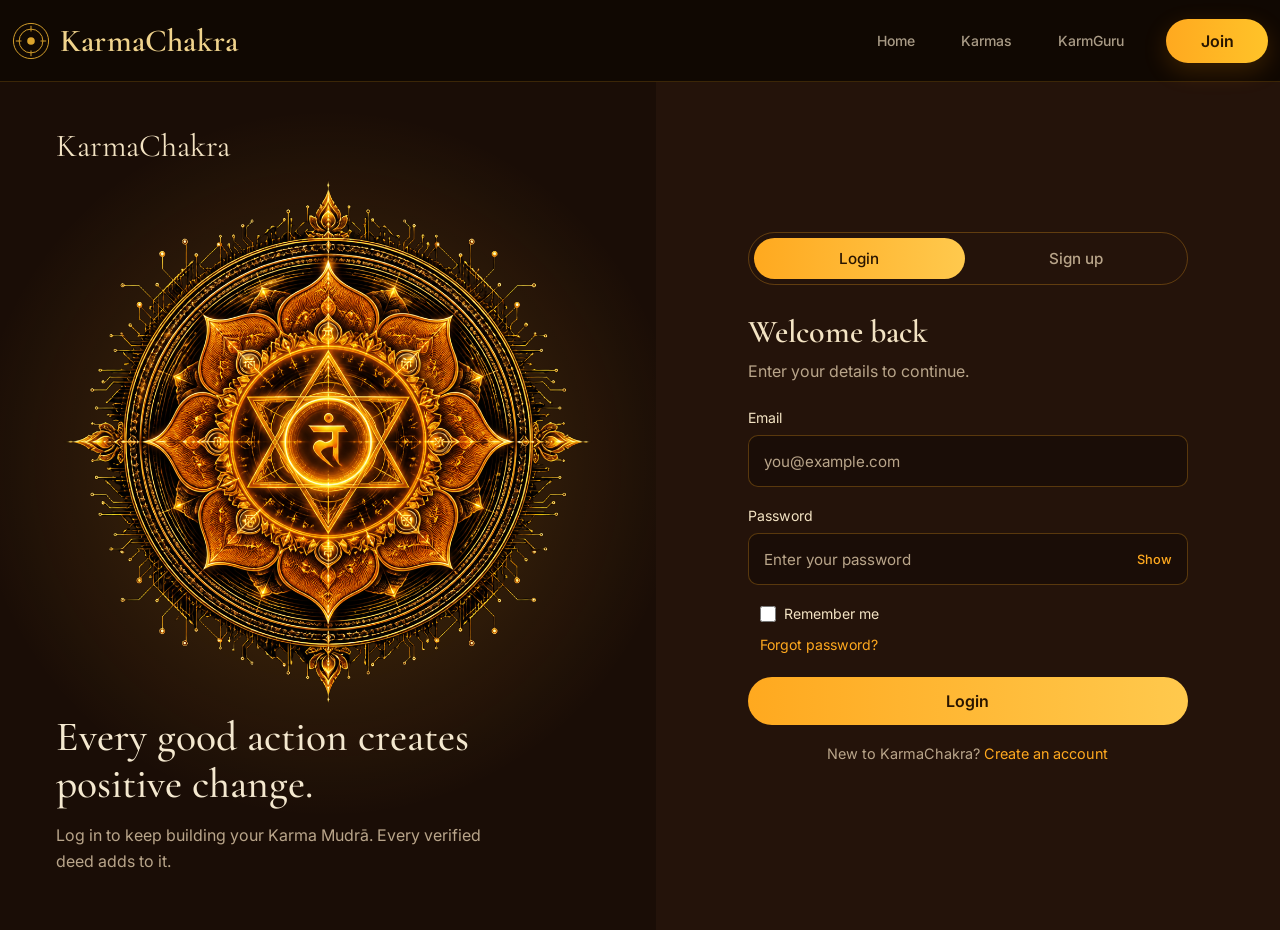
==== commit a3f75354: "final" ====
--- a/karmchakra_homepage/login.html
+++ b/karmchakra_homepage/login.html
@@ -2,36 +2,35 @@
 <html lang="en">
 
 <head>
-   
-<meta charset="UTF-8">
-<meta name="viewport" content="width=device-width, initial-scale=1.0">
-
-<title>Login | KarmaChakra</title>
-
-<link rel="preconnect" href="https://fonts.googleapis.com">
-<link rel="preconnect" href="https://fonts.gstatic.com" crossorigin>
-
-<link href="https://fonts.googleapis.com/css2?family=Cormorant+Garamond:wght@500;600&family=Inter:wght@400;500;600&display=swap" rel="stylesheet">
-
-<!-- Bootstrap first -->
-<link href="https://cdn.jsdelivr.net/npm/bootstrap@5.3.3/dist/css/bootstrap.min.css" rel="stylesheet">
-
-<!-- Custom CSS after Bootstrap -->
-<link rel="stylesheet" href="style.css">
-<link rel="stylesheet" href="login.css">
+
+    <meta charset="UTF-8">
+    <meta name="viewport" content="width=device-width, initial-scale=1.0">
+
+    <title>Login | KarmaChakra</title>
+
+    <link rel="preconnect" href="https://fonts.googleapis.com">
+    <link rel="preconnect" href="https://fonts.gstatic.com" crossorigin>
+
+    <link href="https://fonts.googleapis.com/css2?family=Cormorant+Garamond:wght@500;600&family=Inter:wght@400;500;600&display=swap" rel="stylesheet">
+
+    <!-- Bootstrap first -->
+    <link href="https://cdn.jsdelivr.net/npm/bootstrap@5.3.3/dist/css/bootstrap.min.css" rel="stylesheet">
+
+    <!-- Custom CSS after Bootstrap -->
+    <link rel="stylesheet" href="style.css">
+    <link rel="stylesheet" href="login.css">
 
 
 
 </head>
 
 <body>
-    ```html
-<!-- KarmaChakra Navbar -->
-<nav class="navbar navbar-expand-lg navbar-dark fixed-top kc-navbar">
-    <div class="container kc-container">
-
-        <a class="navbar-brand kc-brand" href="index.html">
-            <span class="brand-mark">
+    <!-- KarmaChakra Navbar -->
+    <nav class="navbar navbar-expand-lg navbar-dark fixed-top kc-navbar">
+        <div class="container kc-container">
+
+            <a class="navbar-brand kc-brand" href="index.html">
+                <span class="brand-mark">
                 <svg class="brand-symbol" viewBox="0 0 40 40"
                      fill="none" xmlns="http://www.w3.org/2000/svg">
                     <circle cx="20" cy="20" r="18.5"
@@ -44,49 +43,42 @@
                             fill="currentColor"/>
                 </svg>
             </span>
-            <span>KarmaChakra</span>
-        </a>
-
-        <button class="navbar-toggler border-0 shadow-none"
-                type="button"
-                data-bs-toggle="collapse"
-                data-bs-target="#mainNav"
-                aria-controls="mainNav"
-                aria-expanded="false"
-                aria-label="Toggle navigation">
+                <span>KarmaChakra</span>
+            </a>
+
+            <button class="navbar-toggler border-0 shadow-none" type="button" data-bs-toggle="collapse" data-bs-target="#mainNav" aria-controls="mainNav" aria-expanded="false" aria-label="Toggle navigation">
             <span class="navbar-toggler-icon"></span>
         </button>
 
-        <div class="collapse navbar-collapse" id="mainNav">
-            <ul class="navbar-nav ms-auto align-items-lg-center kc-nav-links">
-
-                <li class="nav-item">
-                    <a class="nav-link" href="index.html">Home</a>
-                </li>
-
-                <li class="nav-item">
-                    <a class="nav-link" href="index.html#karmas">Karmas</a>
-                </li>
-
-                <li class="nav-item">
-                    <a class="nav-link" href="karmguru.html">KarmGuru</a>
-                </li>
-
-                <li class="nav-item ms-lg-3 mt-3 mt-lg-0">
-                    <a class="btn kc-join-btn" href="login.html#signup">
+            <div class="collapse navbar-collapse" id="mainNav">
+                <ul class="navbar-nav ms-auto align-items-lg-center kc-nav-links">
+
+                    <li class="nav-item">
+                        <a class="nav-link" href="index.html">Home</a>
+                    </li>
+
+                    <li class="nav-item">
+                        <a class="nav-link" href="index.html#karmas">Karmas</a>
+                    </li>
+
+                    <li class="nav-item">
+                        <a class="nav-link" href="karmguru.html">KarmGuru</a>
+                    </li>
+
+                    <li class="nav-item ms-lg-3 mt-3 mt-lg-0">
+                        <a class="btn kc-join-btn" href="login.html#signup">
                         Join
                     </a>
-                </li>
-
-            </ul>
+                    </li>
+
+                </ul>
+            </div>
         </div>
-    </div>
-</nav>
-```
+    </nav>
 
     <main class="auth">
 
-        
+
 
         <!-- Left: brand panel -->
         <section class="brand">
